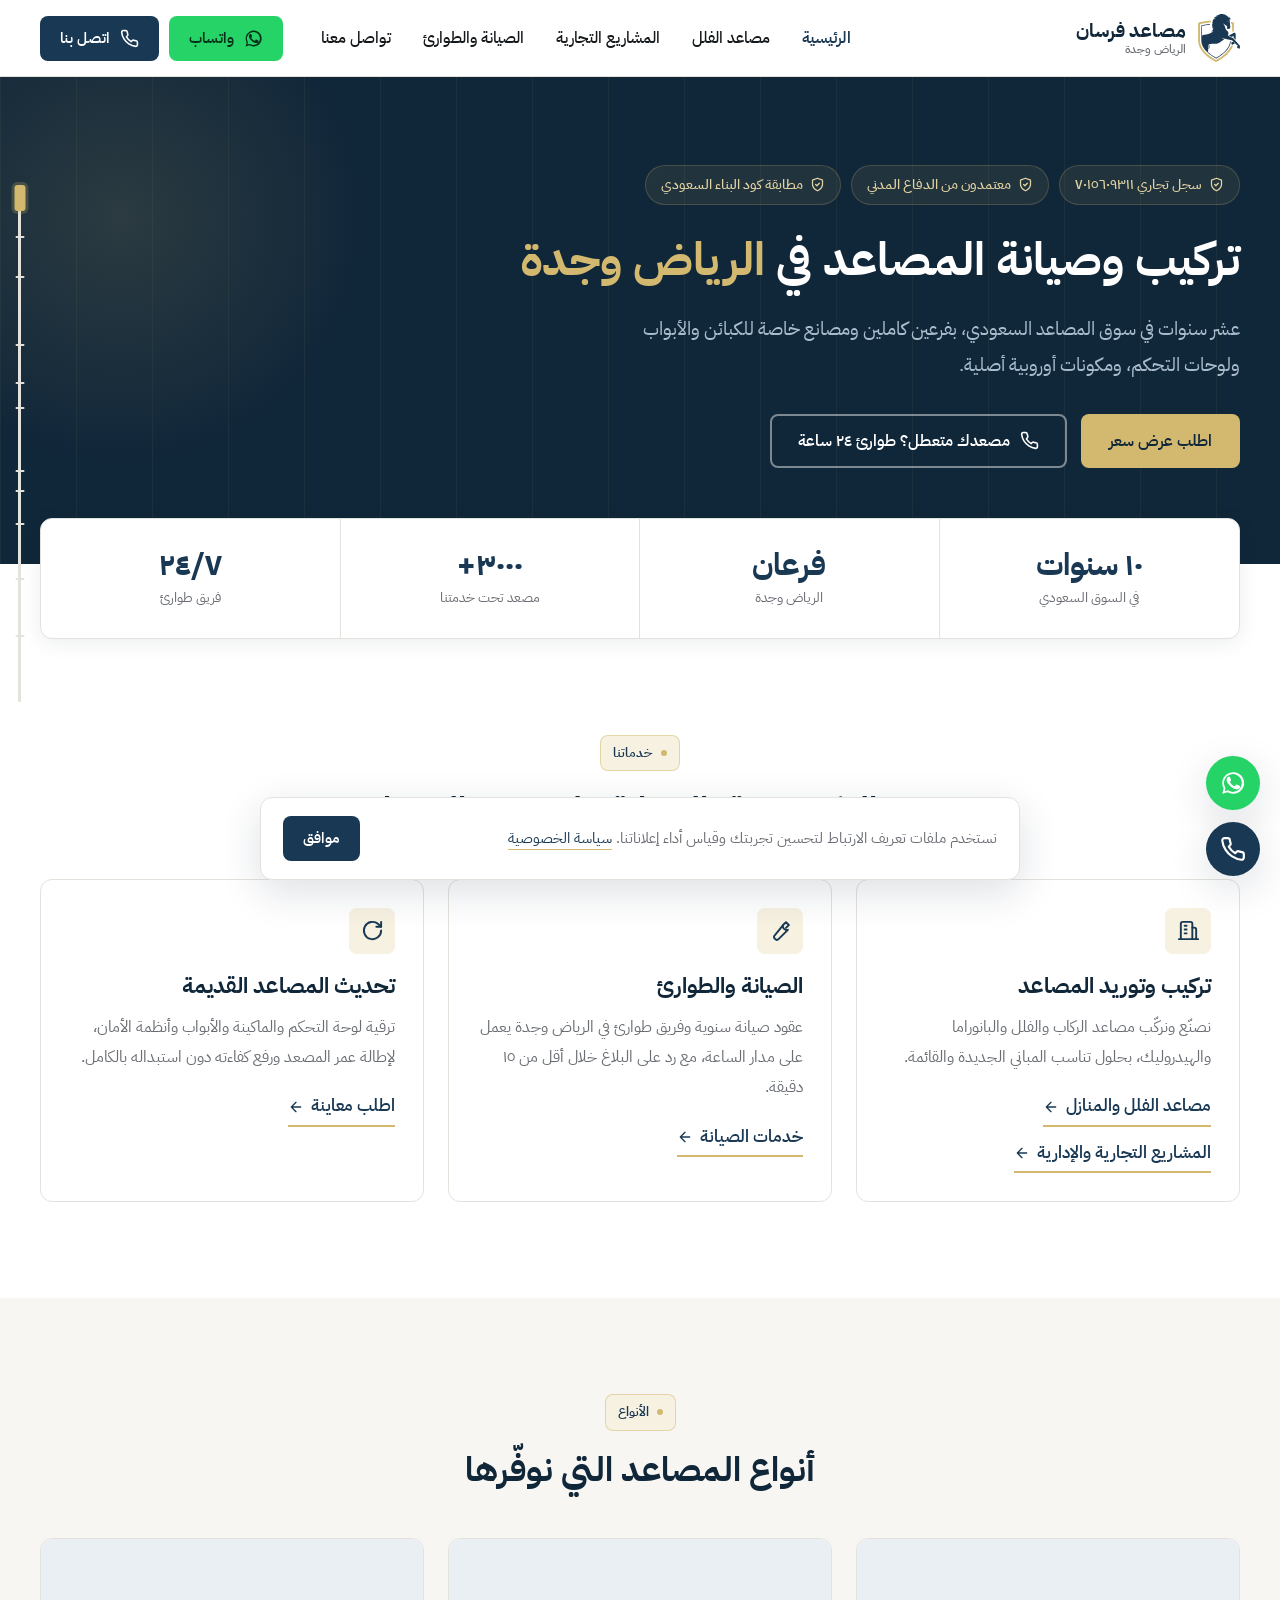
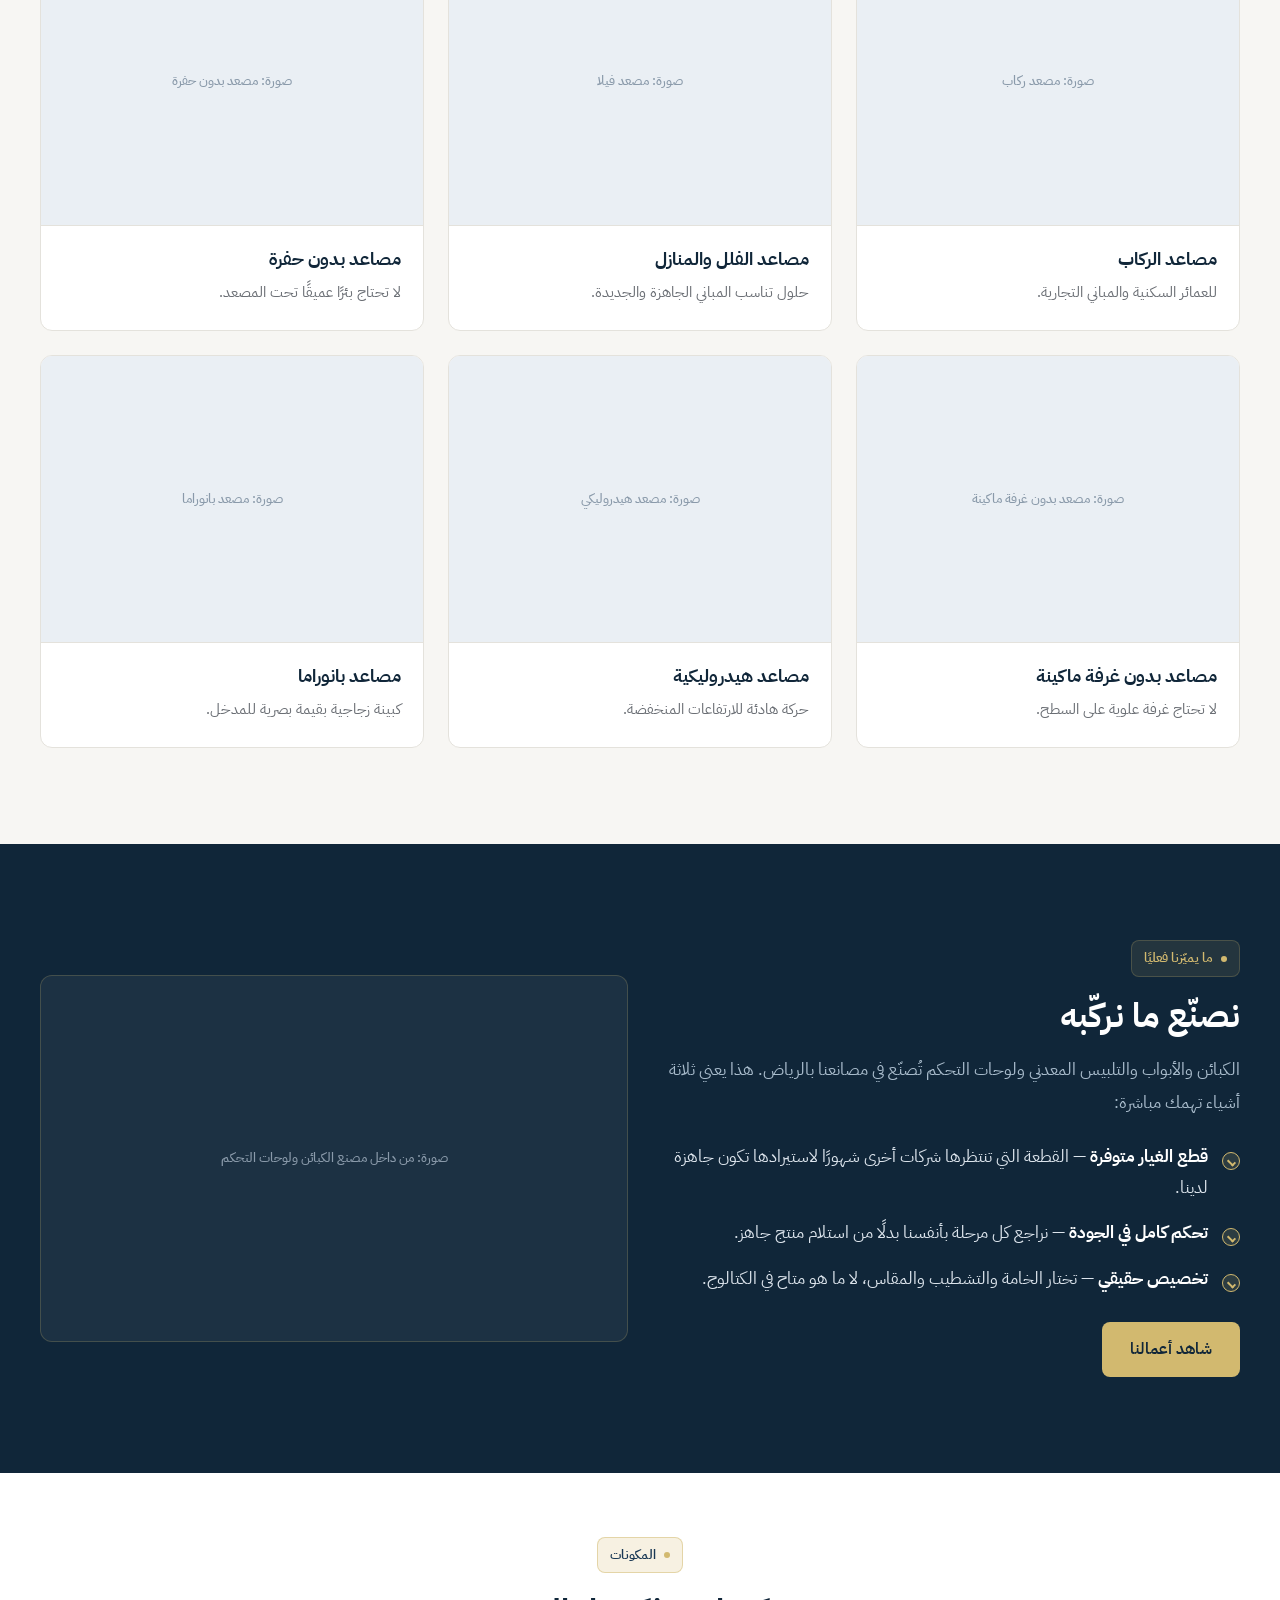
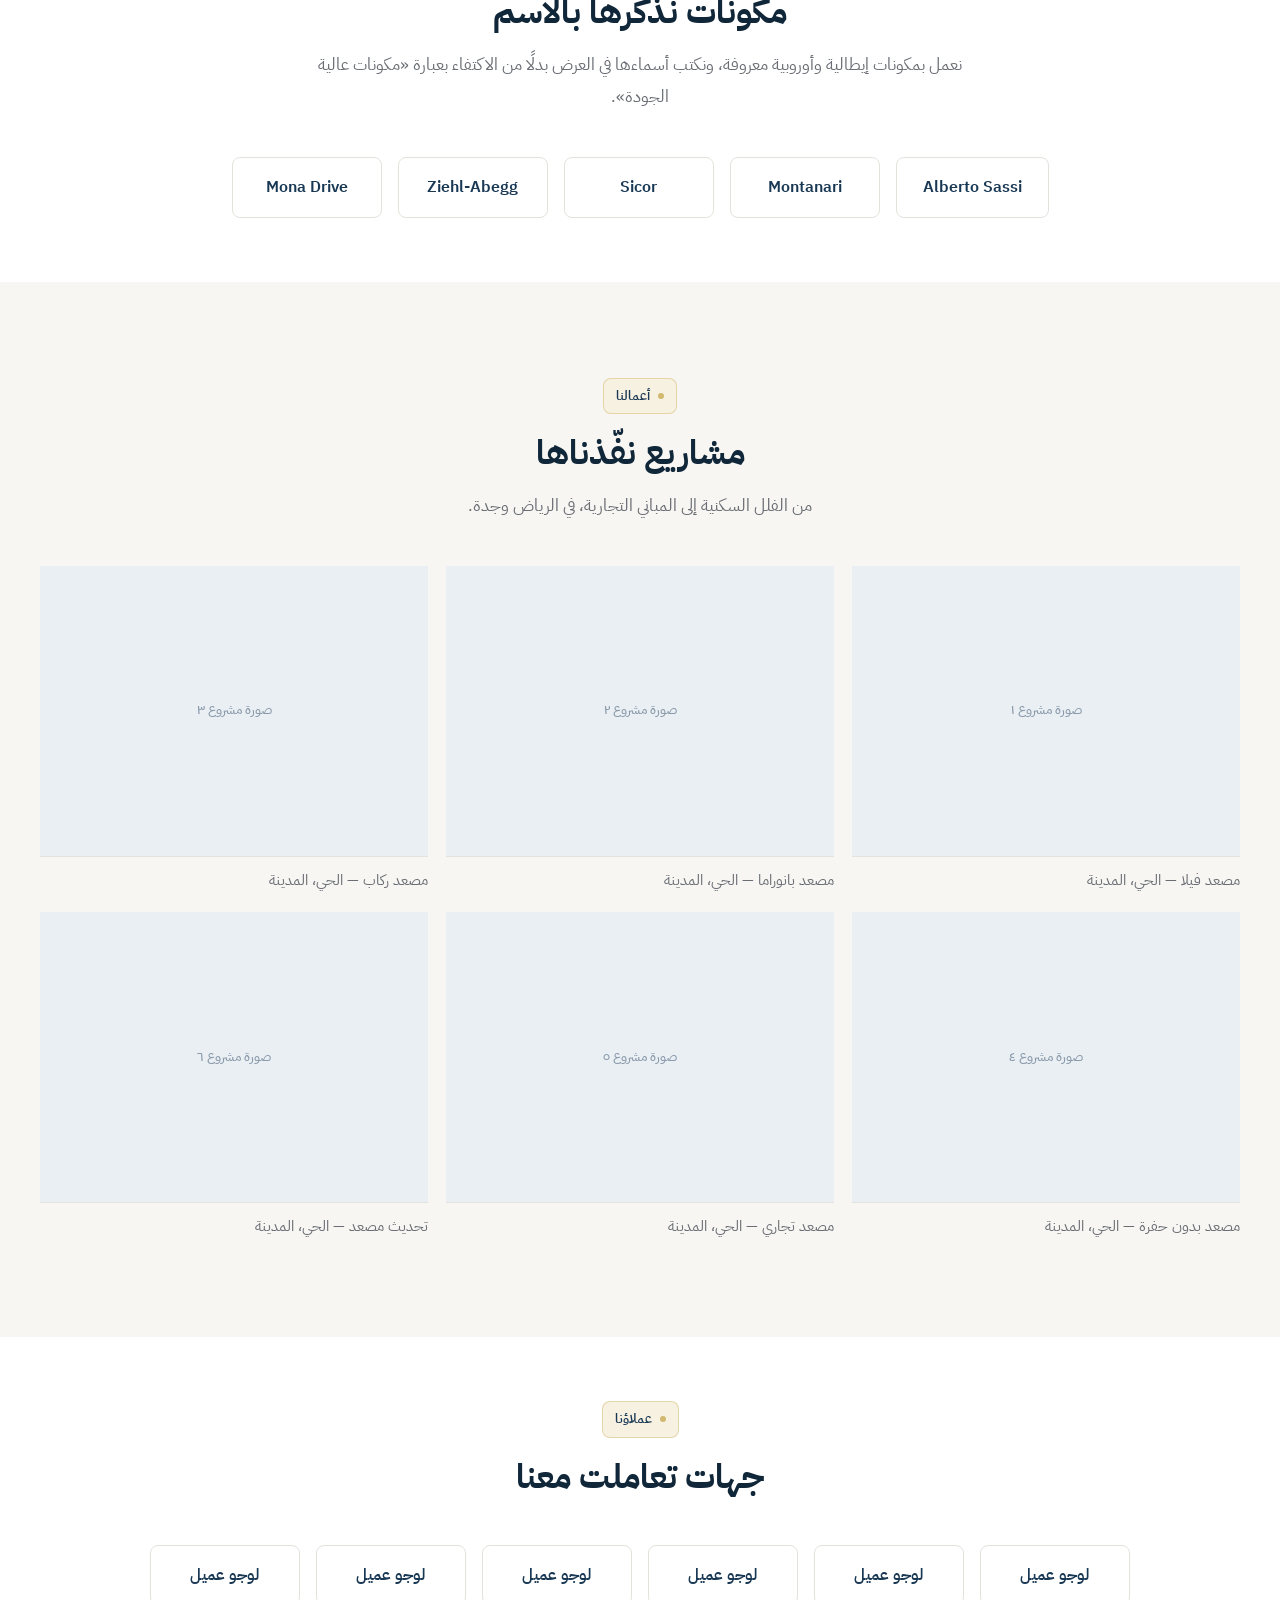
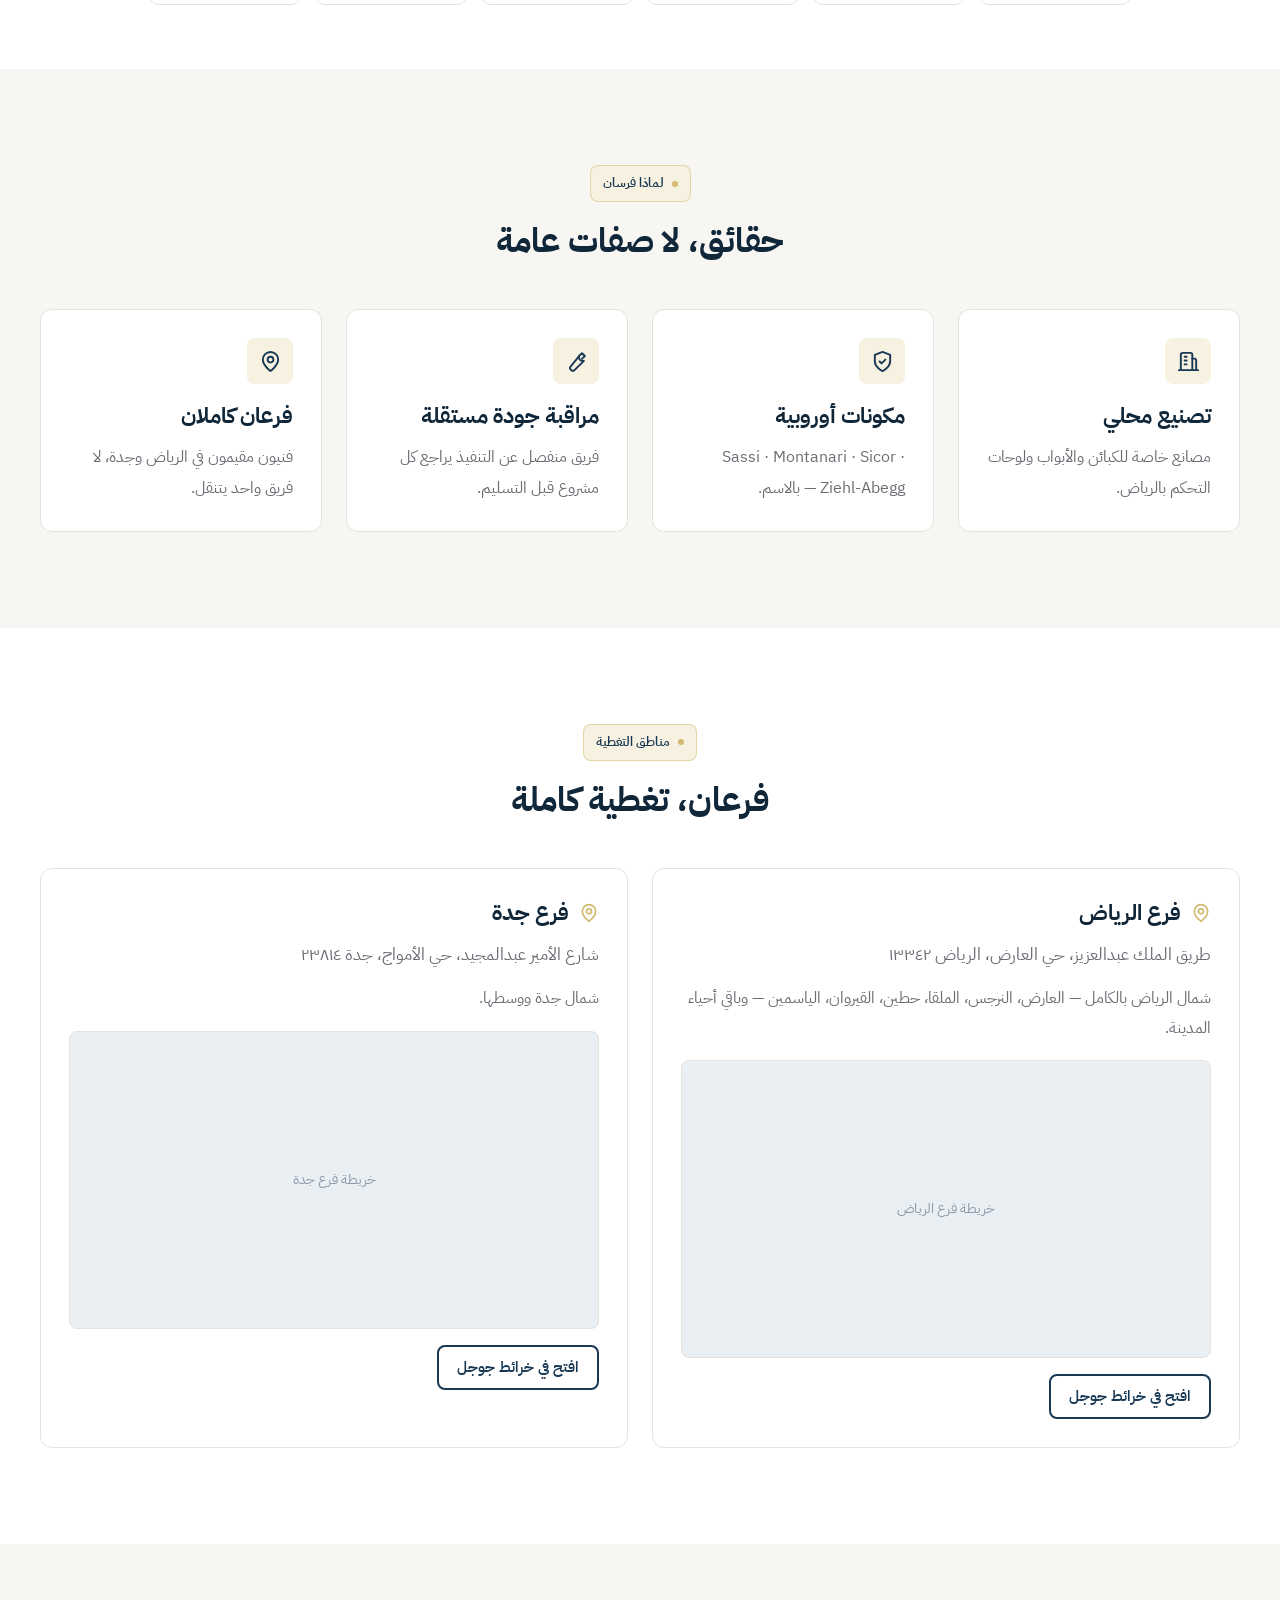
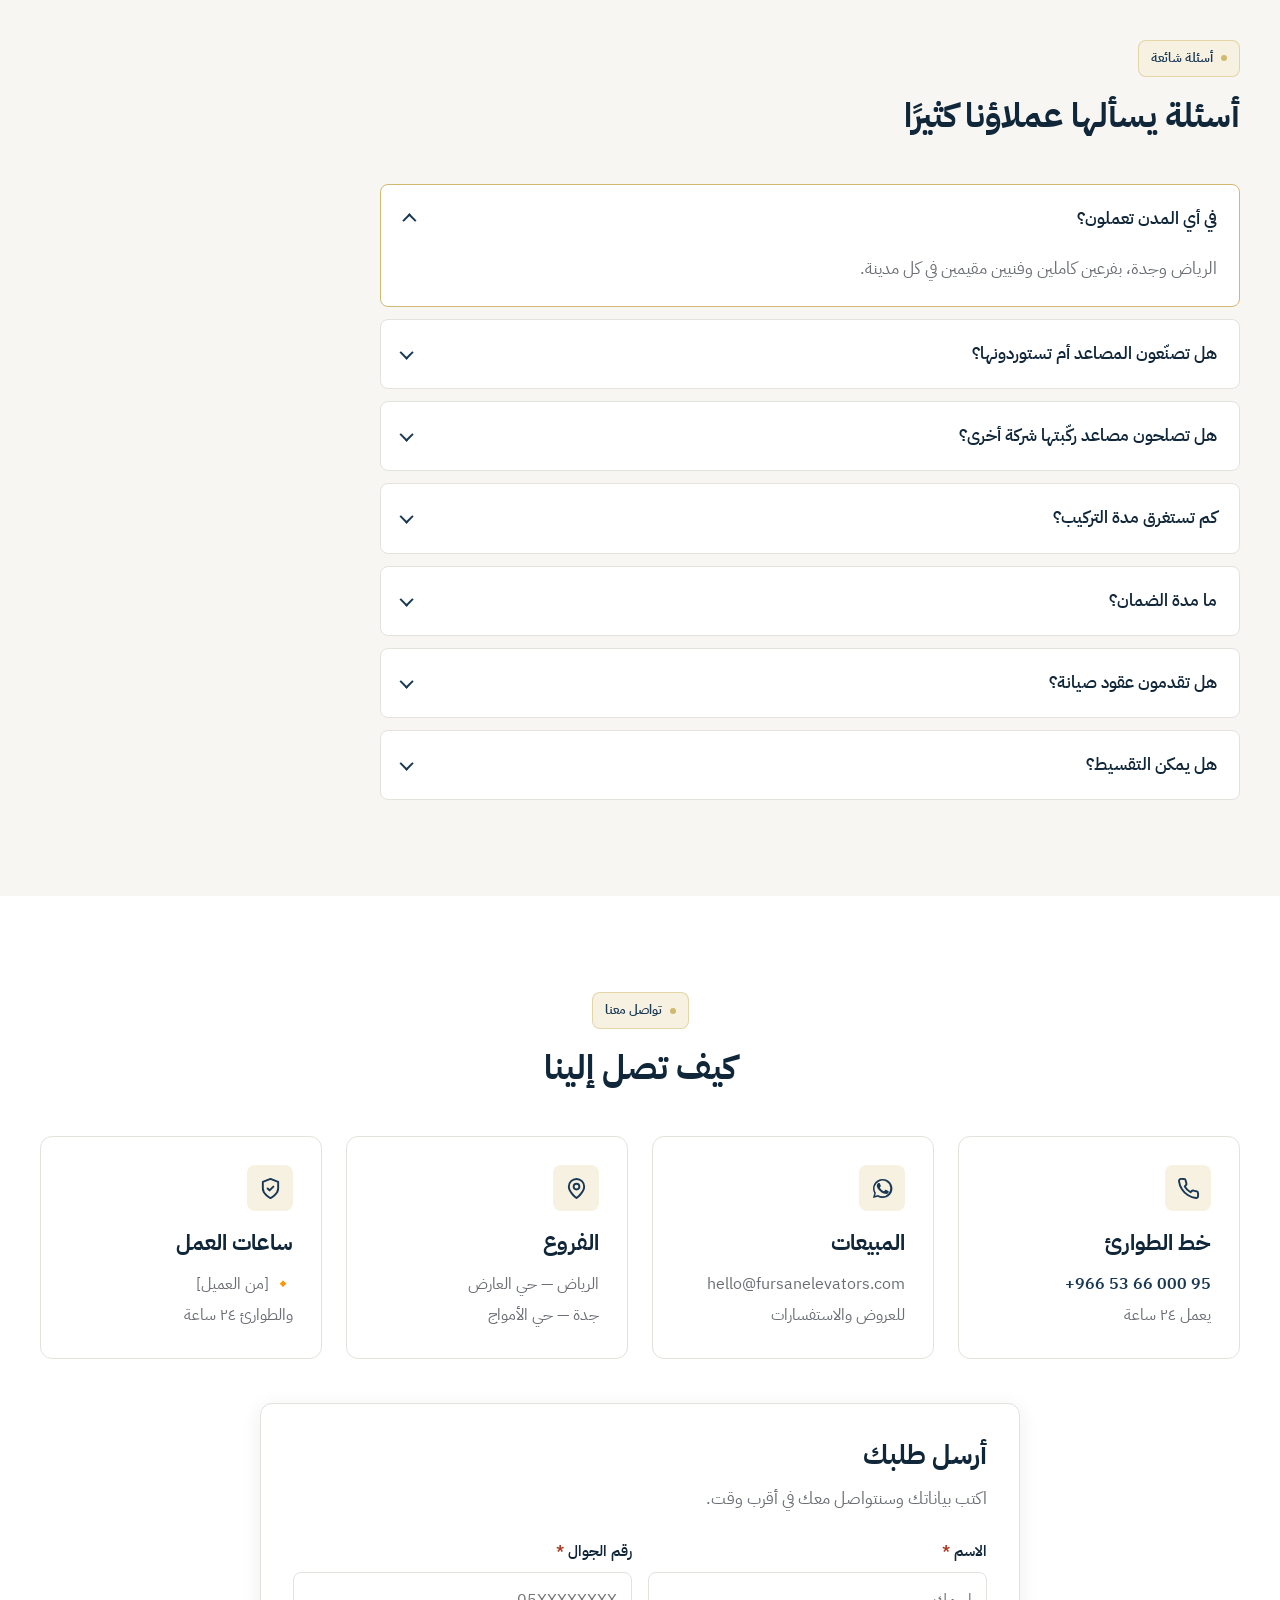
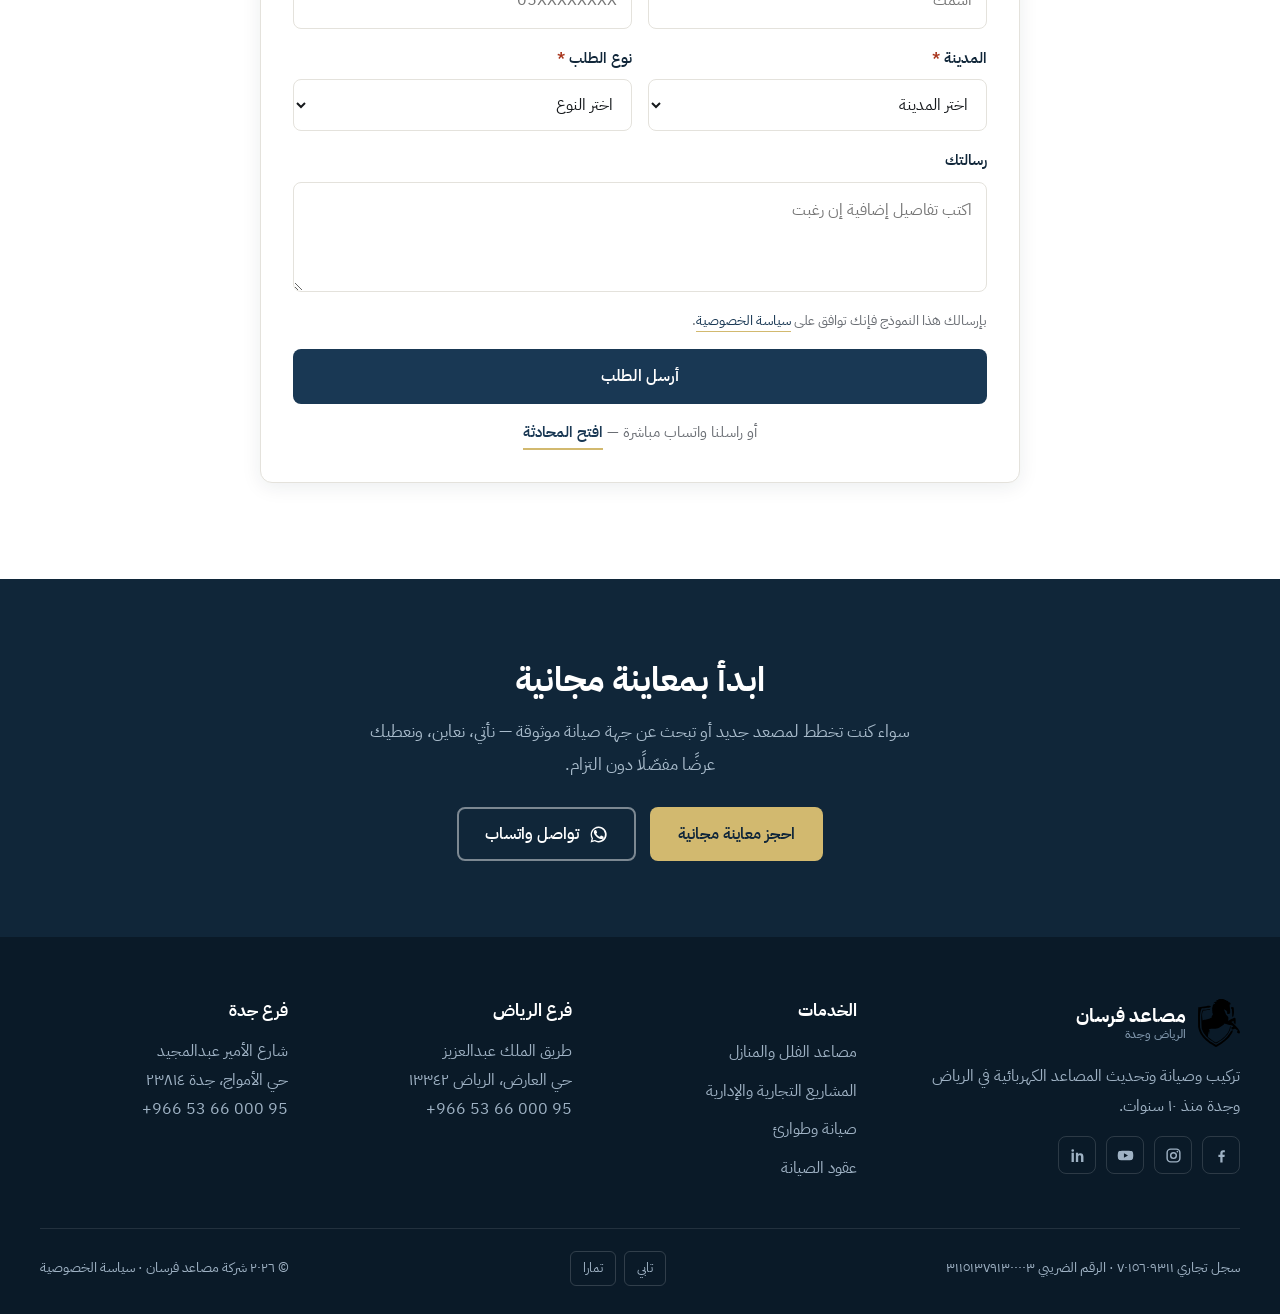
==== index.html @ 2d0166f9 "Initial commit" ====
<!DOCTYPE html>
<html lang="ar" dir="rtl">
<head>
<meta charset="UTF-8">
<meta name="viewport" content="width=device-width, initial-scale=1">
<title>تركيب وصيانة مصاعد في الرياض وجدة | شركة مصاعد فرسان</title>
<meta name="description" content="شركة مصاعد فرسان — تركيب وصيانة وتحديث المصاعد في الرياض وجدة. تصنيع محلي للكبائن والأبواب، مكونات أوروبية، وفريق طوارئ على مدار الساعة.">
<link rel="canonical" href="https://fursanelevators.com/lp/">
<meta property="og:title" content="تركيب وصيانة مصاعد في الرياض وجدة | شركة مصاعد فرسان">
<meta property="og:description" content="تصنيع محلي للكبائن والأبواب، مكونات أوروبية، وفريق طوارئ على مدار الساعة في الرياض وجدة.">
<meta property="og:type" content="website">
<meta property="og:locale" content="ar_SA">

<link rel="icon" href="assets/fursan-logo-mono.svg" type="image/svg+xml">
<link rel="preconnect" href="https://fonts.googleapis.com">
<link rel="preconnect" href="https://fonts.gstatic.com" crossorigin>
<link rel="stylesheet" href="https://fonts.googleapis.com/css2?family=IBM+Plex+Sans+Arabic:wght@400;500;600;700&display=swap">
<link rel="stylesheet" href="styles.css">

<!-- 🔸 GTM: استبدل GTM-XXXXXXX بمعرّف الحاوية -->
<script>(function(w,d,s,l,i){w[l]=w[l]||[];w[l].push({'gtm.start':new Date().getTime(),event:'gtm.js'});
var f=d.getElementsByTagName(s)[0],j=d.createElement(s),dl=l!='dataLayer'?'&l='+l:'';j.async=true;
j.src='https://www.googletagmanager.com/gtm.js?id='+i+dl;f.parentNode.insertBefore(j,f);})
(window,document,'script','dataLayer','GTM-XXXXXXX');</script>

<script type="application/ld+json">
{
  "@context": "https://schema.org",
  "@type": "Organization",
  "name": "شركة مصاعد فرسان",
  "url": "https://fursanelevators.com/",
  "logo": "https://fursanelevators.com/lp/assets/fursan-logo.svg",
  "telephone": "+966536600095",
  "sameAs": [
    "https://www.facebook.com/fursan.elevators/",
    "https://www.instagram.com/fursanelevators/",
    "https://www.youtube.com/@fursanelevators-3045"
  ],
  "department": [
    {
      "@type": "LocalBusiness",
      "name": "مصاعد فرسان — فرع الرياض",
      "telephone": "+966536600095",
      "address": {
        "@type": "PostalAddress",
        "streetAddress": "طريق الملك عبدالعزيز، حي العارض",
        "addressLocality": "الرياض",
        "postalCode": "13342",
        "addressCountry": "SA"
      }
    },
    {
      "@type": "LocalBusiness",
      "name": "مصاعد فرسان — فرع جدة",
      "telephone": "+966536600095",
      "address": {
        "@type": "PostalAddress",
        "streetAddress": "شارع الأمير عبدالمجيد، حي الأمواج",
        "addressLocality": "جدة",
        "postalCode": "23814",
        "addressCountry": "SA"
      }
    }
  ]
}
</script>
</head>

<body data-page="home" data-page-name="الصفحة الرئيسية">
<noscript><iframe src="https://www.googletagmanager.com/ns.html?id=GTM-XXXXXXX" height="0" width="0" style="display:none;visibility:hidden"></iframe></noscript>

<!-- ملف الأيقونات -->
<svg width="0" height="0" style="position:absolute" aria-hidden="true" focusable="false">
  <symbol id="i-phone" viewBox="0 0 24 24" fill="none" stroke="currentColor" stroke-width="2" stroke-linecap="round" stroke-linejoin="round"><path d="M22 16.9v3a2 2 0 0 1-2.2 2 19.8 19.8 0 0 1-8.6-3.1 19.5 19.5 0 0 1-6-6A19.8 19.8 0 0 1 2.1 4.2 2 2 0 0 1 4.1 2h3a2 2 0 0 1 2 1.7c.1 1 .4 1.9.7 2.8a2 2 0 0 1-.5 2.1L8.1 9.9a16 16 0 0 0 6 6l1.3-1.3a2 2 0 0 1 2.1-.4c.9.3 1.8.6 2.8.7a2 2 0 0 1 1.7 2Z"/></symbol>
  <symbol id="i-wa" viewBox="0 0 24 24" fill="currentColor"><path d="M17.5 14.4c-.3-.2-1.7-.9-2-1-.3-.1-.5-.1-.7.1-.2.3-.7 1-.9 1.2-.2.2-.3.2-.6.1a8 8 0 0 1-2.4-1.5 9 9 0 0 1-1.6-2c-.2-.3 0-.5.1-.6l.5-.6.3-.5v-.5l-1-2.3c-.2-.6-.5-.5-.7-.5h-.6c-.2 0-.5.1-.8.4-.3.3-1 1-1 2.5s1.1 2.9 1.2 3.1c.2.2 2.2 3.4 5.3 4.7.7.3 1.3.5 1.8.6.7.2 1.4.2 1.9.1.6-.1 1.7-.7 2-1.4.2-.7.2-1.3.2-1.4l-.5-.3ZM12 2a10 10 0 0 0-8.6 15L2 22l5.2-1.4A10 10 0 1 0 12 2Zm0 18.2c-1.5 0-3-.4-4.3-1.2l-.3-.2-3.1.8.8-3-.2-.3A8.2 8.2 0 1 1 12 20.2Z"/></symbol>
  <symbol id="i-shield" viewBox="0 0 24 24" fill="none" stroke="currentColor" stroke-width="2" stroke-linecap="round" stroke-linejoin="round"><path d="M12 22s8-4 8-10V5l-8-3-8 3v7c0 6 8 10 8 10Z"/><path d="m9 12 2 2 4-4"/></symbol>
  <symbol id="i-wrench" viewBox="0 0 24 24" fill="none" stroke="currentColor" stroke-width="2" stroke-linecap="round" stroke-linejoin="round"><path d="M14.7 6.3a4 4 0 0 0 5 5l-9.5 9.5a2.8 2.8 0 0 1-4-4Z"/><path d="m14.7 6.3 3-3 3 3-3 3"/></symbol>
  <symbol id="i-build" viewBox="0 0 24 24" fill="none" stroke="currentColor" stroke-width="2" stroke-linecap="round" stroke-linejoin="round"><path d="M4 21V5a2 2 0 0 1 2-2h8a2 2 0 0 1 2 2v16"/><path d="M16 9h2a2 2 0 0 1 2 2v10"/><path d="M2 21h20M8 7h2M8 11h2M8 15h2"/></symbol>
  <symbol id="i-refresh" viewBox="0 0 24 24" fill="none" stroke="currentColor" stroke-width="2" stroke-linecap="round" stroke-linejoin="round"><path d="M21 12a9 9 0 1 1-3-6.7L21 8"/><path d="M21 3v5h-5"/></symbol>
  <symbol id="i-pin" viewBox="0 0 24 24" fill="none" stroke="currentColor" stroke-width="2" stroke-linecap="round" stroke-linejoin="round"><path d="M20 10c0 6-8 12-8 12s-8-6-8-12a8 8 0 0 1 16 0Z"/><circle cx="12" cy="10" r="3"/></symbol>
  <symbol id="i-arrow" viewBox="0 0 24 24" fill="none" stroke="currentColor" stroke-width="2" stroke-linecap="round" stroke-linejoin="round"><path d="M19 12H5M12 19l-7-7 7-7"/></symbol>
  <symbol id="i-fb" viewBox="0 0 24 24" fill="currentColor"><path d="M13.5 22v-8h2.7l.4-3.1h-3.1V8.9c0-.9.25-1.5 1.55-1.5H16.7V4.6A22 22 0 0 0 14.3 4.5c-2.4 0-4 1.45-4 4.1v2.3H7.6V14h2.7v8Z"/></symbol>
  <symbol id="i-ig" viewBox="0 0 24 24" fill="none" stroke="currentColor" stroke-width="2"><rect x="3" y="3" width="18" height="18" rx="5"/><circle cx="12" cy="12" r="4"/><circle cx="17.5" cy="6.5" r="1.2" fill="currentColor" stroke="none"/></symbol>
  <symbol id="i-yt" viewBox="0 0 24 24" fill="currentColor"><path d="M22.5 7.6a2.7 2.7 0 0 0-1.9-1.9C18.9 5.2 12 5.2 12 5.2s-6.9 0-8.6.5A2.7 2.7 0 0 0 1.5 7.6 28 28 0 0 0 1 12a28 28 0 0 0 .5 4.4 2.7 2.7 0 0 0 1.9 1.9c1.7.5 8.6.5 8.6.5s6.9 0 8.6-.5a2.7 2.7 0 0 0 1.9-1.9A28 28 0 0 0 23 12a28 28 0 0 0-.5-4.4ZM9.8 15.3V8.7l5.7 3.3Z"/></symbol>
  <symbol id="i-in" viewBox="0 0 24 24" fill="currentColor"><path d="M6.9 8.2H3.6V21h3.3ZM5.25 3a1.9 1.9 0 1 0 0 3.8 1.9 1.9 0 0 0 0-3.8ZM20.4 13.6c0-3.3-1.8-4.9-4.1-4.9-1.9 0-2.8 1.05-3.25 1.8V8.2H9.75c.05.95 0 12.8 0 12.8H13v-7.15c0-.35.05-.7.15-.95.25-.7.85-1.4 1.9-1.4 1.35 0 1.95.95 1.95 2.4V21h3.4Z"/></symbol>
</svg>

<a class="skip-link" href="#main">تخطي إلى المحتوى</a>

<!-- ==================== الهيدر ==================== -->
<header class="header">
  <div class="container header__inner">
    <a class="brand" href="index.html">
      <img src="assets/fursan-logo.svg" alt="" width="42" height="48">
      <span class="brand__name">مصاعد فرسان<span class="brand__tag">الرياض وجدة</span></span>
    </a>

    <button class="burger" type="button" aria-label="القائمة" aria-expanded="false">
      <span></span><span></span><span></span>
    </button>

    <nav class="nav" aria-label="التنقل الرئيسي">
      <a href="index.html" aria-current="page">الرئيسية</a>
      <a href="villa-elevators.html">مصاعد الفلل</a>
      <a href="projects.html">المشاريع التجارية</a>
      <a href="maintenance.html">الصيانة والطوارئ</a>
      <a href="#contact">تواصل معنا</a>
    </nav>

    <div class="header__actions">
      <a class="btn btn--wa btn--sm" data-loc="header" href="https://wa.me/966536600095?text=%D8%A7%D9%84%D8%B3%D9%84%D8%A7%D9%85%20%D8%B9%D9%84%D9%8A%D9%83%D9%85%D8%8C%20%D8%A3%D8%B1%D8%BA%D8%A8%20%D9%81%D9%8A%20%D8%A7%D9%84%D8%A7%D8%B3%D8%AA%D9%81%D8%B3%D8%A7%D8%B1%20%D8%B9%D9%86%20" target="_blank" rel="noopener">
        <svg><use href="#i-wa"></use></svg> واتساب
      </a>
      <a class="btn btn--primary btn--sm" data-loc="header" href="tel:+966536600095">
        <svg><use href="#i-phone"></use></svg> اتصل بنا
      </a>
    </div>
  </div>
</header>

<!-- مؤشر البئر -->
<div class="shaft" aria-hidden="true"><span class="shaft__car"></span></div>

<main id="main">

<!-- ==================== الهيرو ==================== -->
<section class="hero">
  <div class="container">
    <div class="hero__inner">
      <div class="badges">
        <span class="badge"><svg><use href="#i-shield"></use></svg> سجل تجاري ٧٠١٥٦٠٩٣١١</span>
        <!-- 🔸 احذف الشارة التالية إن لم يتأكد اعتماد الدفاع المدني -->
        <span class="badge"><svg><use href="#i-shield"></use></svg> معتمدون من الدفاع المدني</span>
        <span class="badge"><svg><use href="#i-shield"></use></svg> مطابقة كود البناء السعودي</span>
      </div>

      <h1>تركيب وصيانة المصاعد في <span class="hl">الرياض وجدة</span></h1>

      <p class="hero__sub">
        عشر سنوات في سوق المصاعد السعودي، بفرعين كاملين ومصانع خاصة للكبائن والأبواب
        ولوحات التحكم، ومكونات أوروبية أصلية.
      </p>

      <div class="btn-row">
        <a class="btn btn--gold" href="#contact">اطلب عرض سعر</a>
        <a class="btn btn--ghost-light" data-loc="hero_emergency" href="tel:+966536600095">
          <svg><use href="#i-phone"></use></svg> مصعدك متعطل؟ طوارئ ٢٤ ساعة
        </a>
      </div>
    </div>
  </div>
</section>

<!-- ==================== الأرقام ==================== -->
<section class="stats">
  <div class="container">
    <div class="stats__inner">
      <div class="stat"><div class="stat__n">١٠ سنوات</div><div class="stat__l">في السوق السعودي</div></div>
      <div class="stat"><div class="stat__n">فرعان</div><div class="stat__l">الرياض وجدة</div></div>
      <!-- 🔸 الرقم التالي يحتاج تأكيدًا من العميل -->
      <div class="stat"><div class="stat__n">+٣٠٠٠</div><div class="stat__l">مصعد تحت خدمتنا</div></div>
      <div class="stat"><div class="stat__n">٢٤/٧</div><div class="stat__l">فريق طوارئ</div></div>
    </div>
  </div>
</section>

<!-- ==================== الخدمات ==================== -->
<section class="section" id="services">
  <div class="container">
    <div class="section-head section-head--center reveal">
      <span class="eyebrow">خدماتنا</span>
      <h2>من التركيب حتى الصيانة على مدى السنوات</h2>
    </div>

    <div class="grid grid-3 reveal">
      <article class="card">
        <div class="icon-box"><svg><use href="#i-build"></use></svg></div>
        <h3>تركيب وتوريد المصاعد</h3>
        <p>نصنّع ونركّب مصاعد الركاب والفلل والبانوراما والهيدروليك، بحلول تناسب المباني الجديدة والقائمة.</p>
        <div class="card__foot" style="display:grid;gap:10px;justify-items:start">
          <a class="link-more" href="villa-elevators.html" data-service-link="villa">
            مصاعد الفلل والمنازل <svg width="16" height="16"><use href="#i-arrow"></use></svg>
          </a>
          <a class="link-more" href="projects.html" data-service-link="projects">
            المشاريع التجارية والإدارية <svg width="16" height="16"><use href="#i-arrow"></use></svg>
          </a>
        </div>
      </article>

      <article class="card">
        <div class="icon-box"><svg><use href="#i-wrench"></use></svg></div>
        <h3>الصيانة والطوارئ</h3>
        <p>عقود صيانة سنوية وفريق طوارئ في الرياض وجدة يعمل على مدار الساعة، مع رد على البلاغ خلال أقل من ١٥ دقيقة.</p>
        <div class="card__foot">
          <a class="link-more" href="maintenance.html" data-service-link="maintenance">
            خدمات الصيانة <svg width="16" height="16"><use href="#i-arrow"></use></svg>
          </a>
        </div>
      </article>

      <article class="card">
        <div class="icon-box"><svg><use href="#i-refresh"></use></svg></div>
        <h3>تحديث المصاعد القديمة</h3>
        <p>ترقية لوحة التحكم والماكينة والأبواب وأنظمة الأمان، لإطالة عمر المصعد ورفع كفاءته دون استبداله بالكامل.</p>
        <div class="card__foot">
          <a class="link-more" href="#contact">
            اطلب معاينة <svg width="16" height="16"><use href="#i-arrow"></use></svg>
          </a>
        </div>
      </article>
    </div>
  </div>
</section>

<!-- ==================== أنواع المصاعد ==================== -->
<section class="section section--alt" id="types">
  <div class="container">
    <div class="section-head section-head--center reveal">
      <span class="eyebrow">الأنواع</span>
      <h2>أنواع المصاعد التي نوفّرها</h2>
    </div>

    <div class="grid grid-6 reveal">
      <!-- 🔸 استبدل .ph بصورة حقيقية: <img src="assets/types/passenger.jpg" alt="..."> -->
      <article class="type-card">
        <div class="ph" data-label="صورة: مصعد ركاب"></div>
        <div class="type-card__body"><h3>مصاعد الركاب</h3><p>للعمائر السكنية والمباني التجارية.</p></div>
      </article>
      <article class="type-card">
        <div class="ph" data-label="صورة: مصعد فيلا"></div>
        <div class="type-card__body"><h3>مصاعد الفلل والمنازل</h3><p>حلول تناسب المباني الجاهزة والجديدة.</p></div>
      </article>
      <article class="type-card">
        <div class="ph" data-label="صورة: مصعد بدون حفرة"></div>
        <div class="type-card__body"><h3>مصاعد بدون حفرة</h3><p>لا تحتاج بئرًا عميقًا تحت المصعد.</p></div>
      </article>
      <article class="type-card">
        <div class="ph" data-label="صورة: مصعد بدون غرفة ماكينة"></div>
        <div class="type-card__body"><h3>مصاعد بدون غرفة ماكينة</h3><p>لا تحتاج غرفة علوية على السطح.</p></div>
      </article>
      <article class="type-card">
        <div class="ph" data-label="صورة: مصعد هيدروليكي"></div>
        <div class="type-card__body"><h3>مصاعد هيدروليكية</h3><p>حركة هادئة للارتفاعات المنخفضة.</p></div>
      </article>
      <article class="type-card">
        <div class="ph" data-label="صورة: مصعد بانوراما"></div>
        <div class="type-card__body"><h3>مصاعد بانوراما</h3><p>كبينة زجاجية بقيمة بصرية للمدخل.</p></div>
      </article>
    </div>
  </div>
</section>

<!-- ==================== التصنيع المحلي ==================== -->
<section class="section section--dark" id="manufacturing">
  <div class="container">
    <div class="grid grid-2 reveal" style="align-items:center">
      <div>
        <span class="eyebrow">ما يميّزنا فعليًا</span>
        <h2>نصنّع ما نركّبه</h2>
        <p style="margin:14px 0 22px;color:#A9BCCC">
          الكبائن والأبواب والتلبيس المعدني ولوحات التحكم تُصنّع في مصانعنا بالرياض.
          هذا يعني ثلاثة أشياء تهمك مباشرة:
        </p>
        <ul class="checks">
          <li><strong style="color:#fff">قطع الغيار متوفرة</strong> — القطعة التي تنتظرها شركات أخرى شهورًا لاستيرادها تكون جاهزة لدينا.</li>
          <li><strong style="color:#fff">تحكم كامل في الجودة</strong> — نراجع كل مرحلة بأنفسنا بدلًا من استلام منتج جاهز.</li>
          <li><strong style="color:#fff">تخصيص حقيقي</strong> — تختار الخامة والتشطيب والمقاس، لا ما هو متاح في الكتالوج.</li>
        </ul>
        <div class="btn-row" style="margin-top:28px">
          <a class="btn btn--gold" href="#gallery">شاهد أعمالنا</a>
        </div>
      </div>
      <!-- 🔸 استبدل بصورة من داخل المصنع -->
      <div class="ph ph--wide" data-label="صورة: من داخل مصنع الكبائن ولوحات التحكم" style="background:rgba(255,255,255,.05);border-color:rgba(210,185,111,.22)"></div>
    </div>
  </div>
</section>

<!-- ==================== المكونات ==================== -->
<section class="section section--tight" id="components">
  <div class="container">
    <div class="section-head section-head--center reveal">
      <span class="eyebrow">المكونات</span>
      <h2>مكونات نذكرها بالاسم</h2>
      <p>نعمل بمكونات إيطالية وأوروبية معروفة، ونكتب أسماءها في العرض بدلًا من الاكتفاء بعبارة «مكونات عالية الجودة».</p>
    </div>
    <div class="logos reveal">
      <span class="logo-chip">Alberto Sassi</span>
      <span class="logo-chip">Montanari</span>
      <span class="logo-chip">Sicor</span>
      <span class="logo-chip">Ziehl-Abegg</span>
      <span class="logo-chip">Mona Drive</span>
    </div>
  </div>
</section>

<!-- ==================== المعرض ==================== -->
<section class="section section--alt" id="gallery">
  <div class="container">
    <div class="section-head section-head--center reveal">
      <span class="eyebrow">أعمالنا</span>
      <h2>مشاريع نفّذناها</h2>
      <p>من الفلل السكنية إلى المباني التجارية، في الرياض وجدة.</p>
    </div>

    <!-- 🔸 استبدل كل .ph بـ <img> والتعليق باسم المشروع والحي -->
    <div class="gallery reveal">
      <figure><div class="ph" data-label="صورة مشروع ١"></div><figcaption>مصعد فيلا — الحي، المدينة</figcaption></figure>
      <figure><div class="ph" data-label="صورة مشروع ٢"></div><figcaption>مصعد بانوراما — الحي، المدينة</figcaption></figure>
      <figure><div class="ph" data-label="صورة مشروع ٣"></div><figcaption>مصعد ركاب — الحي، المدينة</figcaption></figure>
      <figure><div class="ph" data-label="صورة مشروع ٤"></div><figcaption>مصعد بدون حفرة — الحي، المدينة</figcaption></figure>
      <figure><div class="ph" data-label="صورة مشروع ٥"></div><figcaption>مصعد تجاري — الحي، المدينة</figcaption></figure>
      <figure><div class="ph" data-label="صورة مشروع ٦"></div><figcaption>تحديث مصعد — الحي، المدينة</figcaption></figure>
    </div>
  </div>
</section>

<!-- ==================== العملاء ==================== -->
<section class="section section--tight" id="clients">
  <div class="container">
    <div class="section-head section-head--center reveal">
      <span class="eyebrow">عملاؤنا</span>
      <h2>جهات تعاملت معنا</h2>
    </div>
    <!-- 🔸 استبدل بلوجوهات العملاء -->
    <div class="logos reveal">
      <span class="logo-chip">لوجو عميل</span>
      <span class="logo-chip">لوجو عميل</span>
      <span class="logo-chip">لوجو عميل</span>
      <span class="logo-chip">لوجو عميل</span>
      <span class="logo-chip">لوجو عميل</span>
      <span class="logo-chip">لوجو عميل</span>
    </div>
  </div>
</section>

<!-- ==================== لماذا فرسان ==================== -->
<section class="section section--alt" id="why">
  <div class="container">
    <div class="section-head section-head--center reveal">
      <span class="eyebrow">لماذا فرسان</span>
      <h2>حقائق، لا صفات عامة</h2>
    </div>
    <div class="grid grid-4 reveal">
      <article class="card">
        <div class="icon-box"><svg><use href="#i-build"></use></svg></div>
        <h3>تصنيع محلي</h3>
        <p>مصانع خاصة للكبائن والأبواب ولوحات التحكم بالرياض.</p>
      </article>
      <article class="card">
        <div class="icon-box"><svg><use href="#i-shield"></use></svg></div>
        <h3>مكونات أوروبية</h3>
        <p>Sassi · Montanari · Sicor · Ziehl-Abegg — بالاسم.</p>
      </article>
      <article class="card">
        <div class="icon-box"><svg><use href="#i-wrench"></use></svg></div>
        <h3>مراقبة جودة مستقلة</h3>
        <p>فريق منفصل عن التنفيذ يراجع كل مشروع قبل التسليم.</p>
      </article>
      <article class="card">
        <div class="icon-box"><svg><use href="#i-pin"></use></svg></div>
        <h3>فرعان كاملان</h3>
        <p>فنيون مقيمون في الرياض وجدة، لا فريق واحد يتنقل.</p>
      </article>
    </div>
  </div>
</section>

<!-- ==================== التغطية ==================== -->
<section class="section" id="coverage">
  <div class="container">
    <div class="section-head section-head--center reveal">
      <span class="eyebrow">مناطق التغطية</span>
      <h2>فرعان، تغطية كاملة</h2>
    </div>

    <div class="grid grid-2 reveal">
      <article class="branch">
        <h3><svg><use href="#i-pin"></use></svg> فرع الرياض</h3>
        <address>طريق الملك عبدالعزيز، حي العارض، الرياض ١٣٣٤٢</address>
        <p class="branch__areas">شمال الرياض بالكامل — العارض، النرجس، الملقا، حطين، القيروان، الياسمين — وباقي أحياء المدينة.</p>
        <!-- 🔸 استبدل بـ iframe خرائط جوجل -->
        <div class="map">خريطة فرع الرياض</div>
        <a class="btn btn--outline btn--sm" href="https://goo.gl/maps/jw14hDbv2TFBwcTp7" target="_blank" rel="noopener">افتح في خرائط جوجل</a>
      </article>

      <article class="branch">
        <h3><svg><use href="#i-pin"></use></svg> فرع جدة</h3>
        <address>شارع الأمير عبدالمجيد، حي الأمواج، جدة ٢٣٨١٤</address>
        <p class="branch__areas">شمال جدة ووسطها.</p>
        <!-- 🔸 استبدل بـ iframe خرائط جوجل -->
        <div class="map">خريطة فرع جدة</div>
        <a class="btn btn--outline btn--sm" href="https://maps.google.com/?q=Prince+Abdulmajeed+Al+Amwaj+Jeddah" target="_blank" rel="noopener">افتح في خرائط جوجل</a>
      </article>
    </div>
  </div>
</section>

<!-- ==================== الأسئلة الشائعة ==================== -->
<section class="section section--alt" id="faq">
  <div class="container">
    <div class="section-head reveal">
      <span class="eyebrow">أسئلة شائعة</span>
      <h2>أسئلة يسألها عملاؤنا كثيرًا</h2>
    </div>

    <div class="faq reveal">
      <details open>
        <summary>في أي المدن تعملون؟</summary>
        <div class="faq__body">الرياض وجدة، بفرعين كاملين وفنيين مقيمين في كل مدينة.</div>
      </details>
      <details>
        <summary>هل تصنّعون المصاعد أم تستوردونها؟</summary>
        <div class="faq__body">نصنّع الكبائن والأبواب والتلبيس المعدني ولوحات التحكم في مصانعنا بالرياض، ونستخدم مكونات أوروبية للماكينات وأنظمة الحركة.</div>
      </details>
      <details>
        <summary>هل تصلحون مصاعد ركّبتها شركة أخرى؟</summary>
        <div class="faq__body">نعم، نتعامل مع جميع الماركات صيانةً وإصلاحًا وتحديثًا.</div>
      </details>
      <details>
        <summary>كم تستغرق مدة التركيب؟</summary>
        <div class="faq__body">🔸 تختلف حسب نوع المصعد وعدد الوقفات وجاهزية الموقع، ونحدد جدولًا مكتوبًا مع عرض السعر.</div>
      </details>
      <details>
        <summary>ما مدة الضمان؟</summary>
        <div class="faq__body">🔸 تختلف حسب نطاق الأعمال المنفذة، وتُذكر مكتوبة في العقد.</div>
      </details>
      <details>
        <summary>هل تقدمون عقود صيانة؟</summary>
        <div class="faq__body">نعم، بثلاث باقات تناسب المباني السكنية والتجارية، مع فريق طوارئ ٢٤ ساعة. <a class="link-more" href="maintenance.html#packages">تفاصيل عقود الصيانة</a></div>
      </details>
      <details>
        <summary>هل يمكن التقسيط؟</summary>
        <div class="faq__body">نعم، عبر تابي وتمارا.</div>
      </details>
    </div>
  </div>
</section>

<!-- ==================== تواصل معنا ==================== -->
<section class="section" id="contact">
  <div class="container">
    <div class="section-head section-head--center reveal">
      <span class="eyebrow">تواصل معنا</span>
      <h2>كيف تصل إلينا</h2>
    </div>

    <div class="grid grid-4 reveal" style="margin-bottom:44px">
      <article class="card">
        <div class="icon-box"><svg><use href="#i-phone"></use></svg></div>
        <h3>خط الطوارئ</h3>
        <p><a href="tel:+966536600095" data-loc="contact_card" style="direction:ltr;display:inline-block;font-weight:600;color:var(--navy)">+966 53 66 000 95</a><br>يعمل ٢٤ ساعة</p>
      </article>
      <article class="card">
        <div class="icon-box"><svg><use href="#i-wa"></use></svg></div>
        <h3>المبيعات</h3>
        <p>hello@fursanelevators.com<br>للعروض والاستفسارات</p>
      </article>
      <article class="card">
        <div class="icon-box"><svg><use href="#i-pin"></use></svg></div>
        <h3>الفروع</h3>
        <p>الرياض — حي العارض<br>جدة — حي الأمواج</p>
      </article>
      <article class="card">
        <div class="icon-box"><svg><use href="#i-shield"></use></svg></div>
        <h3>ساعات العمل</h3>
        <p>🔸 [من العميل]<br>والطوارئ ٢٤ ساعة</p>
      </article>
    </div>

    <div class="form-card reveal" data-form-wrap style="max-width:760px;margin-inline:auto">
      <h2>أرسل طلبك</h2>
      <p>اكتب بياناتك وسنتواصل معك في أقرب وقت.</p>

      <form data-form="form_submit" novalidate class="form-body">
        <div class="field-row">
          <div class="field">
            <label for="h-name">الاسم <span class="req">*</span></label>
            <input id="h-name" name="name" type="text" required placeholder="اسمك">
            <span class="err">من فضلك اكتب اسمك</span>
          </div>
          <div class="field">
            <label for="h-phone">رقم الجوال <span class="req">*</span></label>
            <input id="h-phone" name="phone" type="tel" required inputmode="tel" placeholder="05XXXXXXXX">
            <span class="err">رقم الجوال غير صحيح — تأكد من الرقم</span>
          </div>
        </div>

        <div class="field-row">
          <div class="field">
            <label for="h-city">المدينة <span class="req">*</span></label>
            <select id="h-city" name="city" required>
              <option value="">اختر المدينة</option>
              <option>الرياض</option>
              <option>جدة</option>
            </select>
            <span class="err">اختر المدينة</span>
          </div>
          <div class="field">
            <label for="h-type">نوع الطلب <span class="req">*</span></label>
            <select id="h-type" name="request_type" required>
              <option value="">اختر النوع</option>
              <option>تركيب مصعد جديد</option>
              <option>صيانة أو عطل</option>
              <option>عقد صيانة سنوي</option>
              <option>تحديث مصعد قديم</option>
              <option>استفسار عام</option>
            </select>
            <span class="err">اختر نوع الطلب</span>
          </div>
        </div>

        <div class="field">
          <label for="h-msg">رسالتك</label>
          <textarea id="h-msg" name="message" placeholder="اكتب تفاصيل إضافية إن رغبت"></textarea>
        </div>

        <p class="form-note">بإرسالك هذا النموذج فإنك توافق على <a href="privacy.html">سياسة الخصوصية</a>.</p>
        <button class="btn btn--primary btn--block" type="submit">أرسل الطلب</button>

        <p class="form-alt">أو راسلنا واتساب مباشرة —
          <a class="link-more" data-loc="form_alt" href="https://wa.me/966536600095" target="_blank" rel="noopener">افتح المحادثة</a>
        </p>
      </form>

      <div class="form-success" role="status">
        <strong>وصلنا طلبك.</strong>
        سنتواصل معك على الرقم المُدخل في أقرب وقت. للاستعجال اتصل بنا على
        <span class="num">+966 53 66 000 95</span>.
      </div>
    </div>
  </div>
</section>

<!-- ==================== CTA ==================== -->
<section class="cta-band cta-band--center">
  <div class="container">
    <h2>ابدأ بمعاينة مجانية</h2>
    <p>سواء كنت تخطط لمصعد جديد أو تبحث عن جهة صيانة موثوقة — نأتي، نعاين، ونعطيك عرضًا مفصّلًا دون التزام.</p>
    <div class="btn-row">
      <a class="btn btn--gold" href="#contact">احجز معاينة مجانية</a>
      <a class="btn btn--ghost-light" data-loc="cta_band" href="https://wa.me/966536600095" target="_blank" rel="noopener">
        <svg><use href="#i-wa"></use></svg> تواصل واتساب
      </a>
    </div>
  </div>
</section>

</main>

<!-- ==================== الفوتر ==================== -->
<footer class="footer">
  <div class="container">
    <div class="footer__grid">
      <div class="footer__about">
        <div class="brand">
          <img src="assets/fursan-logo-mono.svg" alt="" width="38" height="43" style="color:var(--gold)">
          <span class="brand__name">مصاعد فرسان<span class="brand__tag">الرياض وجدة</span></span>
        </div>
        <p>تركيب وصيانة وتحديث المصاعد الكهربائية في الرياض وجدة منذ ١٠ سنوات.</p>
        <div class="social">
          <a href="https://www.facebook.com/fursan.elevators/" target="_blank" rel="noopener" aria-label="فيسبوك"><svg><use href="#i-fb"></use></svg></a>
          <a href="https://www.instagram.com/fursanelevators/" target="_blank" rel="noopener" aria-label="إنستجرام"><svg><use href="#i-ig"></use></svg></a>
          <a href="https://www.youtube.com/@fursanelevators-3045" target="_blank" rel="noopener" aria-label="يوتيوب"><svg><use href="#i-yt"></use></svg></a>
          <a href="https://sa.linkedin.com/in/%D9%85%D8%B5%D8%A7%D8%B9%D8%AF-%D9%81%D8%B1%D8%B3%D8%A7%D9%86-7a75ba194" target="_blank" rel="noopener" aria-label="لينكدإن"><svg><use href="#i-in"></use></svg></a>
        </div>
      </div>

      <div>
        <h4>الخدمات</h4>
        <ul>
          <li><a href="villa-elevators.html">مصاعد الفلل والمنازل</a></li>
          <li><a href="projects.html">المشاريع التجارية والإدارية</a></li>
          <li><a href="maintenance.html">صيانة وطوارئ</a></li>
          <li><a href="maintenance.html#packages">عقود الصيانة</a></li>
        </ul>
      </div>

      <div>
        <h4>فرع الرياض</h4>
        <address>
          طريق الملك عبدالعزيز<br>حي العارض، الرياض ١٣٣٤٢<br>
          <a href="tel:+966536600095" data-loc="footer"><span class="num">+966 53 66 000 95</span></a>
        </address>
      </div>

      <div>
        <h4>فرع جدة</h4>
        <address>
          شارع الأمير عبدالمجيد<br>حي الأمواج، جدة ٢٣٨١٤<br>
          <a href="tel:+966536600095" data-loc="footer"><span class="num">+966 53 66 000 95</span></a>
        </address>
      </div>
    </div>

    <div class="footer__bottom">
      <div>سجل تجاري ٧٠١٥٦٠٩٣١١ · الرقم الضريبي ٣١١٥١٣٧٩١٣٠٠٠٠٣</div>
      <div class="pay-chips"><span class="pay-chip">تابي</span><span class="pay-chip">تمارا</span></div>
      <div>© ٢٠٢٦ شركة مصاعد فرسان · <a href="privacy.html">سياسة الخصوصية</a></div>
    </div>
  </div>
</footer>

<!-- الأزرار العائمة -->
<div class="floating">
  <a class="fab-wa" data-loc="floating" href="https://wa.me/966536600095" target="_blank" rel="noopener" aria-label="واتساب"><svg><use href="#i-wa"></use></svg></a>
  <a class="fab-call" data-loc="floating" href="tel:+966536600095" aria-label="اتصل بنا"><svg><use href="#i-phone"></use></svg></a>
</div>

<div class="mobile-bar">
  <a class="m-call" data-loc="mobile_bar" href="tel:+966536600095"><svg><use href="#i-phone"></use></svg> اتصل الآن</a>
  <a class="m-wa" data-loc="mobile_bar" href="https://wa.me/966536600095" target="_blank" rel="noopener"><svg><use href="#i-wa"></use></svg> واتساب</a>
</div>

<!-- شريط الكوكيز -->
<div class="cookie" role="region" aria-label="ملفات تعريف الارتباط">
  <p>نستخدم ملفات تعريف الارتباط لتحسين تجربتك وقياس أداء إعلاناتنا. <a href="privacy.html">سياسة الخصوصية</a></p>
  <button class="btn btn--primary btn--sm" type="button" data-cookie-accept>موافق</button>
</div>

<script src="main.js"></script>
</body>
</html>
---- styles.css ----
/* ==========================================================================
   مصاعد فرسان — الأنماط المشتركة
   الألوان مستخرجة من اللوجو: كحلي #193854 · ذهبي #D2B96F
   ========================================================================== */

/* ---------- 1. المتغيرات ---------- */
:root {
  --navy: #193854;
  --navy-dark: #102639;
  --navy-deep: #0A1A28;
  --navy-tint: #EAEFF4;
  --gold: #D2B96F;
  --gold-soft: #E3D3A2;
  --gold-tint: #F7F1E2;
  --ink: #16191C;
  --gray: #6A6E74;
  --off-white: #F7F6F3;
  --white: #FFFFFF;
  --line: #E4E2DC;
  --line-dark: rgba(210, 185, 111, .22);
  --wa: #25D366;
  --alert: #A8341B;

  --container: 1200px;
  --radius: 12px;
  --radius-sm: 8px;
  --radius-pill: 999px;

  --pad-section: 96px;
  --gap: 24px;

  --font: "IBM Plex Sans Arabic", system-ui, "Segoe UI", sans-serif;

  --shadow-sm: 0 1px 2px rgba(16, 38, 57, .06);
  --shadow: 0 4px 20px rgba(16, 38, 57, .08);
  --shadow-lg: 0 12px 40px rgba(16, 38, 57, .14);

  --bar-h: 44px;
  --header-h: 76px;
}

/* ---------- 2. إعادة الضبط ---------- */
*, *::before, *::after { box-sizing: border-box; }

html {
  scroll-behavior: smooth;
  scroll-padding-top: calc(var(--bar-h) + var(--header-h) + 16px);
  -webkit-text-size-adjust: 100%;
}

body {
  margin: 0;
  font-family: var(--font);
  font-weight: 400;
  font-size: 17px;
  line-height: 1.9;
  font-synthesis: none;
  color: var(--ink);
  background: var(--white);
  overflow-x: hidden;
}

img, svg { max-width: 100%; display: block; }
a { color: inherit; text-decoration: none; }
button { font: inherit; cursor: pointer; }

h1, h2, h3, h4 {
  margin: 0;
  line-height: 1.45;
  font-weight: 700;
  letter-spacing: 0; /* لا تباعد حروف على العربي أبدًا */
  color: var(--navy-dark);
}
p { margin: 0 0 1rem; }
p:last-child { margin-bottom: 0; }
ul { margin: 0; padding: 0; list-style: none; }

h1 { font-size: clamp(30px, 4.6vw, 46px); }
h2 { font-size: clamp(25px, 3.2vw, 34px); }
h3 { font-size: clamp(19px, 2vw, 22px); }

:focus-visible {
  outline: 3px solid var(--gold);
  outline-offset: 3px;
  border-radius: 4px;
}

.skip-link {
  position: absolute;
  inset-inline-start: -9999px;
  top: 0;
  z-index: 200;
  background: var(--navy);
  color: #fff;
  padding: 12px 20px;
}
.skip-link:focus { inset-inline-start: 0; }

/* ---------- 3. التخطيط ---------- */
.container {
  width: min(100% - 40px, var(--container));
  margin-inline: auto;
}

.section { padding-block: var(--pad-section); }
.section--tight { padding-block: 64px; }
.section--alt { background: var(--off-white); }
.section--dark { background: var(--navy-dark); color: #DCE4EC; }
.section--dark h2,
.section--dark h3 { color: #fff; }

.section-head { max-width: 660px; margin-bottom: 44px; }
.section-head--center { margin-inline: auto; text-align: center; }
.section-head p { color: var(--gray); margin-top: 12px; }
.section--dark .section-head p { color: #9FB2C4; }

/* شارة القسم — لوحة طابق المصعد */
.eyebrow {
  display: inline-flex;
  align-items: center;
  gap: 8px;
  font-size: 13px;
  font-weight: 600;
  color: var(--navy);
  background: var(--gold-tint);
  border: 1px solid rgba(210, 185, 111, .5);
  border-radius: var(--radius-sm);
  padding: 5px 12px;
  margin-bottom: 14px;
}
.eyebrow::before {
  content: "";
  width: 6px; height: 6px;
  border-radius: 50%;
  background: var(--gold);
}
.section--dark .eyebrow {
  color: var(--gold);
  background: rgba(210, 185, 111, .1);
  border-color: var(--line-dark);
}

.grid { display: grid; gap: var(--gap); }
.grid-2 { grid-template-columns: repeat(2, 1fr); }
.grid-3 { grid-template-columns: repeat(3, 1fr); }
.grid-4 { grid-template-columns: repeat(4, 1fr); }
.grid-6 { grid-template-columns: repeat(3, 1fr); }

/* ---------- 4. الأزرار ---------- */
.btn {
  display: inline-flex;
  align-items: center;
  justify-content: center;
  gap: 10px;
  padding: 14px 26px;
  border: 2px solid transparent;
  border-radius: var(--radius-sm);
  font-size: 16px;
  font-weight: 600;
  line-height: 1.4;
  transition: background .18s ease, color .18s ease, border-color .18s ease, transform .18s ease;
}
.btn:hover { transform: translateY(-1px); }
.btn svg { width: 19px; height: 19px; flex: none; }

.btn--primary { background: var(--navy); color: #fff; }
.btn--primary:hover { background: var(--navy-dark); }

.btn--gold { background: var(--gold); color: var(--navy-dark); }
.btn--gold:hover { background: var(--gold-soft); }

.btn--outline { border-color: var(--navy); color: var(--navy); background: transparent; }
.btn--outline:hover { background: var(--navy); color: #fff; }

.btn--alert { border-color: var(--alert); color: var(--alert); background: transparent; }
.btn--alert:hover { background: var(--alert); color: #fff; }

.btn--wa { background: var(--wa); color: #06301A; }
.btn--wa:hover { background: #1FBA59; }

.btn--light { background: #fff; color: var(--navy-dark); }
.btn--light:hover { background: var(--gold-tint); }

.btn--ghost-light { border-color: rgba(255,255,255,.45); color: #fff; }
.btn--ghost-light:hover { background: #fff; color: var(--navy-dark); }

.btn--block { width: 100%; }
.btn--sm { padding: 10px 18px; font-size: 15px; }

.btn-row { display: flex; flex-wrap: wrap; gap: 14px; }

.link-more {
  display: inline-flex;
  align-items: center;
  gap: 7px;
  font-weight: 600;
  color: var(--navy);
  border-bottom: 2px solid var(--gold);
  padding-bottom: 2px;
  transition: gap .18s ease;
}
.link-more:hover { gap: 12px; }

/* ---------- 5. شريط الطوارئ ---------- */
.emergency-bar {
  position: sticky;
  top: 0;
  z-index: 60;
  background: var(--alert);
  color: #fff;
  min-height: var(--bar-h);
  display: flex;
  align-items: center;
  justify-content: center;
  gap: 10px;
  padding: 6px 20px;
  font-size: 15px;
  font-weight: 500;
  text-align: center;
}
.emergency-bar strong { font-weight: 700; }
.emergency-bar .num { direction: ltr; unicode-bidi: embed; font-weight: 700; }

/* ---------- 6. الهيدر ---------- */
.header {
  position: sticky;
  top: 0;
  z-index: 50;
  background: rgba(255, 255, 255, .96);
  backdrop-filter: blur(10px);
  border-bottom: 1px solid var(--line);
}
.has-bar .header { top: var(--bar-h); }

.header__inner {
  display: flex;
  align-items: center;
  gap: 24px;
  min-height: var(--header-h);
}

.brand { display: flex; align-items: center; gap: 12px; flex: none; }
.brand img { width: 42px; height: auto; }
.brand__name {
  font-weight: 700;
  font-size: 19px;
  color: var(--navy-dark);
  line-height: 1.2;
}
.brand__tag {
  display: block;
  font-size: 11.5px;
  font-weight: 500;
  color: var(--gray);
}

.nav { display: flex; gap: 4px; margin-inline-start: auto; }
.nav a {
  padding: 9px 14px;
  border-radius: var(--radius-sm);
  font-size: 15.5px;
  font-weight: 500;
  color: var(--ink);
  transition: background .18s ease, color .18s ease;
}
.nav a:hover { background: var(--navy-tint); color: var(--navy); }
.nav a[aria-current="page"] { color: var(--navy); font-weight: 600; }

.header__actions { display: flex; gap: 10px; flex: none; }

.burger {
  display: none;
  background: transparent;
  border: 1px solid var(--line);
  border-radius: var(--radius-sm);
  padding: 9px 11px;
  line-height: 0;
}
.burger span {
  display: block;
  width: 20px; height: 2px;
  background: var(--navy-dark);
  border-radius: 2px;
}
.burger span + span { margin-top: 5px; }

/* ---------- 7. بئر المصعد — العنصر المميز ---------- */
.shaft {
  position: fixed;
  inset-inline-end: 18px;
  top: 22vh;
  bottom: 22vh;
  width: 3px;
  background: var(--line);
  border-radius: 2px;
  z-index: 30;
  pointer-events: none;
}
.shaft__car {
  position: absolute;
  inset-inline-start: 50%;
  transform: translate(50%, -50%);
  top: 0;
  width: 11px;
  height: 26px;
  border-radius: 3px;
  background: var(--gold);
  box-shadow: 0 0 0 3px rgba(210, 185, 111, .22);
  transition: top .12s linear;
}
.shaft__floor {
  position: absolute;
  inset-inline-start: 50%;
  transform: translateX(50%);
  width: 9px;
  height: 2px;
  background: var(--line);
  border-radius: 2px;
}

/* ---------- 8. الأزرار العائمة ---------- */
.floating {
  position: fixed;
  inset-inline-start: 20px;
  bottom: 24px;
  z-index: 55;
  display: flex;
  flex-direction: column;
  gap: 12px;
}
.floating a {
  width: 54px; height: 54px;
  border-radius: 50%;
  display: grid;
  place-items: center;
  box-shadow: var(--shadow-lg);
  transition: transform .18s ease;
}
.floating a:hover { transform: scale(1.07); }
.floating svg { width: 26px; height: 26px; }
.floating .fab-wa { background: var(--wa); color: #fff; }
.floating .fab-call { background: var(--navy); color: #fff; }

.mobile-bar { display: none; }

/* ---------- 9. الهيرو ---------- */
.hero {
  position: relative;
  background: var(--navy-dark);
  color: #DCE4EC;
  padding-block: 88px 96px;
  overflow: hidden;
}
.hero::before {
  content: "";
  position: absolute;
  inset: 0;
  background-image: repeating-linear-gradient(
    90deg,
    rgba(210, 185, 111, .07) 0 1px,
    transparent 1px 76px
  );
  opacity: .9;
}
.hero::after {
  content: "";
  position: absolute;
  inset-inline-end: -140px;
  top: -120px;
  width: 520px; height: 520px;
  background: radial-gradient(circle, rgba(210,185,111,.14), transparent 68%);
}
.hero .container { position: relative; z-index: 2; }
.hero__inner { max-width: 760px; }
.hero h1 { color: #fff; margin-bottom: 18px; }
.hero h1 .hl { color: var(--gold); }
.hero__sub {
  font-size: clamp(16.5px, 1.7vw, 19px);
  color: #A9BCCC;
  max-width: 620px;
  margin-bottom: 30px;
}

.badges { display: flex; flex-wrap: wrap; gap: 10px; margin-bottom: 22px; }
.badge {
  display: inline-flex;
  align-items: center;
  gap: 7px;
  font-size: 13.5px;
  font-weight: 500;
  color: var(--gold-soft);
  background: rgba(210, 185, 111, .09);
  border: 1px solid var(--line-dark);
  border-radius: var(--radius-pill);
  padding: 6px 15px;
}
.badge svg { width: 15px; height: 15px; }

/* ---------- 10. شريط الأرقام ---------- */
.stats {
  position: relative;
  z-index: 3;
  margin-top: -46px;
}
.stats__inner {
  background: #fff;
  border: 1px solid var(--line);
  border-radius: var(--radius);
  box-shadow: var(--shadow);
  display: grid;
  grid-template-columns: repeat(4, 1fr);
  overflow: hidden;
}
.stat { padding: 26px 20px; text-align: center; border-inline-start: 1px solid var(--line); }
.stat:first-child { border-inline-start: 0; }
.stat__n {
  font-size: clamp(24px, 2.6vw, 31px);
  font-weight: 700;
  color: var(--navy);
  line-height: 1.3;
  direction: ltr;
  unicode-bidi: embed;
}
.stat__l { font-size: 14px; color: var(--gray); }

/* ---------- 11. الكروت ---------- */
.card {
  background: #fff;
  border: 1px solid var(--line);
  border-radius: var(--radius);
  padding: 28px;
  transition: border-color .2s ease, box-shadow .2s ease, transform .2s ease;
}
.card:hover {
  border-color: var(--gold);
  box-shadow: var(--shadow);
  transform: translateY(-2px);
}
.card h3 { margin-bottom: 10px; }
.card p { color: var(--gray); font-size: 16px; }
.card__foot { margin-top: 18px; }

.icon-box {
  width: 46px; height: 46px;
  border-radius: var(--radius-sm);
  background: var(--gold-tint);
  color: var(--navy);
  display: grid;
  place-items: center;
  margin-bottom: 16px;
}
.icon-box svg { width: 23px; height: 23px; }
.section--dark .icon-box { background: rgba(210,185,111,.13); color: var(--gold); }

/* كارت المسار (عندك بئر؟) */
.path-card {
  background: #fff;
  border: 2px solid var(--line);
  border-radius: var(--radius);
  padding: 32px;
  display: flex;
  flex-direction: column;
}
.path-card--gold { border-color: var(--gold); background: var(--gold-tint); }
.path-card h3 { margin-bottom: 12px; }
.path-card p { color: var(--gray); }
.path-card ul { margin: 16px 0; display: grid; gap: 11px; }
.path-card li { position: relative; padding-inline-start: 24px; font-size: 16px; }
.path-card li::before {
  content: "";
  position: absolute;
  inset-inline-start: 0; top: 12px;
  width: 9px; height: 9px;
  border-radius: 2px;
  background: var(--gold);
}
.path-card li strong { color: var(--navy-dark); }
.path-card .btn { margin-top: auto; align-self: flex-start; }

/* كارت مصغّر لأنواع المصاعد */
.type-card {
  background: #fff;
  border: 1px solid var(--line);
  border-radius: var(--radius);
  overflow: hidden;
  transition: border-color .2s ease, transform .2s ease;
}
.type-card:hover { border-color: var(--gold); transform: translateY(-2px); }
.type-card__body { padding: 20px 22px 24px; }
.type-card h3 { font-size: 18px; margin-bottom: 6px; }
.type-card p { font-size: 15px; color: var(--gray); }

/* عنصر نائب للصور */
.ph {
  position: relative;
  background: var(--navy-tint);
  border-bottom: 1px solid var(--line);
  aspect-ratio: 4 / 3;
  display: grid;
  place-items: center;
}
.ph::after {
  content: attr(data-label);
  font-size: 13px;
  color: #8A9AAA;
  font-weight: 500;
  padding: 0 14px;
  text-align: center;
}
.ph--wide { aspect-ratio: 16 / 10; border: 1px solid var(--line); border-radius: var(--radius); }

/* ---------- 12. قائمة النقاط ---------- */
.checks { display: grid; gap: 14px; }
.checks li {
  position: relative;
  padding-inline-start: 32px;
  font-size: 16.5px;
}
.checks li::before {
  content: "";
  position: absolute;
  inset-inline-start: 0; top: 11px;
  width: 18px; height: 18px;
  border-radius: 50%;
  background: var(--gold-tint);
  border: 1px solid var(--gold);
}
.checks li::after {
  content: "";
  position: absolute;
  inset-inline-start: 6px; top: 17px;
  width: 5px; height: 8px;
  border: solid var(--navy);
  border-width: 0 0 2px 2px;
  transform: rotate(-45deg);
}
.section--dark .checks li::before { background: rgba(210,185,111,.15); }
.section--dark .checks li::after { border-color: var(--gold); }

/* شبكة الأعطال */
.fault-grid { display: grid; grid-template-columns: repeat(2, 1fr); gap: 14px; }
.fault {
  display: flex;
  align-items: flex-start;
  gap: 13px;
  background: #fff;
  border: 1px solid var(--line);
  border-radius: var(--radius-sm);
  padding: 16px 18px;
  font-size: 16px;
}
.fault span {
  flex: none;
  width: 8px; height: 8px;
  border-radius: 50%;
  background: var(--gold);
  margin-top: 12px;
}

/* ---------- 13. جدول الباقات ---------- */
.table-wrap { overflow-x: auto; border: 1px solid var(--line); border-radius: var(--radius); background: #fff; }
table.pkg { width: 100%; border-collapse: collapse; min-width: 640px; }
table.pkg th, table.pkg td {
  padding: 15px 18px;
  text-align: center;
  border-bottom: 1px solid var(--line);
  font-size: 15.5px;
}
table.pkg thead th {
  background: var(--navy-dark);
  color: #fff;
  font-size: 16.5px;
  font-weight: 700;
}
table.pkg thead th:first-child { background: var(--navy-deep); }
table.pkg tbody th {
  text-align: start;
  font-weight: 500;
  color: var(--ink);
  background: var(--off-white);
  white-space: nowrap;
}
table.pkg tbody tr:last-child td,
table.pkg tbody tr:last-child th { border-bottom: 0; }
.yes { color: #1B7A46; font-weight: 700; }
.no { color: #B9BDC2; }
table.pkg tfoot td { padding: 18px; border-bottom: 0; }

/* ---------- 14. الخطوات ---------- */
.steps { display: grid; gap: 0; }
.step {
  display: grid;
  grid-template-columns: 60px 1fr;
  gap: 20px;
  padding-bottom: 30px;
  position: relative;
}
.step:last-child { padding-bottom: 0; }
.step::before {
  content: "";
  position: absolute;
  inset-inline-start: 29px;
  top: 52px; bottom: 0;
  width: 2px;
  background: var(--line);
}
.step:last-child::before { display: none; }
.step__n {
  width: 60px; height: 60px;
  border-radius: 50%;
  background: var(--navy);
  color: var(--gold);
  display: grid;
  place-items: center;
  font-size: 20px;
  font-weight: 700;
  z-index: 1;
}
.step h3 { margin-bottom: 6px; }
.step p { color: var(--gray); }

/* ---------- 15. الأسئلة الشائعة ---------- */
.faq { display: grid; gap: 12px; max-width: 860px; }
.faq details {
  background: #fff;
  border: 1px solid var(--line);
  border-radius: var(--radius-sm);
  overflow: hidden;
}
.faq details[open] { border-color: var(--gold); }
.faq summary {
  list-style: none;
  cursor: pointer;
  padding: 18px 22px;
  font-weight: 600;
  font-size: 17px;
  color: var(--navy-dark);
  display: flex;
  align-items: center;
  gap: 14px;
}
.faq summary::-webkit-details-marker { display: none; }
.faq summary::after {
  content: "";
  margin-inline-start: auto;
  flex: none;
  width: 10px; height: 10px;
  border: solid var(--navy);
  border-width: 0 0 2px 2px;
  transform: rotate(-45deg) translateY(-2px);
  transition: transform .2s ease;
}
.faq details[open] summary::after { transform: rotate(135deg) translateY(-2px); }
.faq .faq__body { padding: 0 22px 20px; color: var(--gray); }
.faq .faq__body strong { color: var(--ink); }

/* ---------- 16. النماذج ---------- */
.form-card {
  background: #fff;
  border: 1px solid var(--line);
  border-radius: var(--radius);
  box-shadow: var(--shadow);
  padding: 32px;
}
.form-card h2 { font-size: clamp(22px, 2.4vw, 27px); margin-bottom: 8px; }
.form-card > p { color: var(--gray); margin-bottom: 22px; }

.field { display: grid; gap: 7px; margin-bottom: 16px; }
.field label { font-size: 14.5px; font-weight: 600; color: var(--navy-dark); }
.field .req { color: var(--alert); }
.field input,
.field select,
.field textarea {
  font: inherit;
  font-size: 16px;
  padding: 12px 14px;
  border: 1px solid var(--line);
  border-radius: var(--radius-sm);
  background: #fff;
  color: var(--ink);
  width: 100%;
  transition: border-color .18s ease, box-shadow .18s ease;
}
.field input:focus,
.field select:focus,
.field textarea:focus {
  outline: none;
  border-color: var(--navy);
  box-shadow: 0 0 0 3px rgba(25, 56, 84, .1);
}
.field input[type="tel"] { direction: ltr; text-align: end; }
.field textarea { min-height: 110px; resize: vertical; }
.field .err { font-size: 13.5px; color: var(--alert); display: none; }
.field.is-invalid input,
.field.is-invalid select { border-color: var(--alert); }
.field.is-invalid .err { display: block; }

.field-row { display: grid; grid-template-columns: 1fr 1fr; gap: 16px; }

.form-note { font-size: 13.5px; color: var(--gray); margin: 14px 0 16px; }
.form-note a { color: var(--navy); border-bottom: 1px solid var(--gold); }

.form-alt {
  text-align: center;
  margin-top: 14px;
  font-size: 15px;
  color: var(--gray);
}

.form-success {
  display: none;
  background: var(--gold-tint);
  border: 1px solid var(--gold);
  border-radius: var(--radius-sm);
  padding: 20px 22px;
  margin-top: 18px;
}
.form-success strong { display: block; color: var(--navy-dark); margin-bottom: 6px; }
.form-success .num { direction: ltr; unicode-bidi: embed; font-weight: 700; }
.is-sent .form-success { display: block; }
.is-sent .form-body { display: none; }

/* ---------- 17. المعرض والعملاء ---------- */
.gallery { display: grid; grid-template-columns: repeat(3, 1fr); gap: 18px; }
.gallery figure { margin: 0; }
.gallery figcaption {
  font-size: 14.5px;
  color: var(--gray);
  padding-top: 10px;
}
.logos {
  display: flex;
  flex-wrap: wrap;
  justify-content: center;
  align-items: center;
  gap: 16px;
}
.logo-chip {
  background: #fff;
  border: 1px solid var(--line);
  border-radius: var(--radius-sm);
  padding: 14px 26px;
  font-weight: 600;
  color: var(--navy);
  font-size: 16px;
  min-width: 150px;
  text-align: center;
}
.section--dark .logo-chip {
  background: rgba(255,255,255,.05);
  border-color: var(--line-dark);
  color: var(--gold-soft);
}

/* ---------- 18. التغطية ---------- */
.branch {
  background: #fff;
  border: 1px solid var(--line);
  border-radius: var(--radius);
  padding: 28px;
}
.branch h3 { display: flex; align-items: center; gap: 10px; margin-bottom: 10px; }
.branch h3 svg { width: 20px; height: 20px; color: var(--gold); flex: none; }
.branch address { font-style: normal; color: var(--gray); margin-bottom: 12px; }
.branch__areas { font-size: 15.5px; color: var(--gray); margin-bottom: 18px; }
.branch .map {
  background: var(--navy-tint);
  border: 1px solid var(--line);
  border-radius: var(--radius-sm);
  aspect-ratio: 16 / 9;
  display: grid;
  place-items: center;
  font-size: 13.5px;
  color: #8A9AAA;
  margin-bottom: 16px;
}

/* ---------- 19. شريط CTA ---------- */
.cta-band { background: var(--navy-dark); color: #DCE4EC; padding-block: 76px; }
.cta-band h2 { color: #fff; margin-bottom: 12px; }
.cta-band p { color: #A9BCCC; max-width: 560px; margin-bottom: 26px; }
.cta-band--center { text-align: center; }
.cta-band--center p { margin-inline: auto; }
.cta-band--center .btn-row { justify-content: center; }

/* ---------- 20. الفوتر ---------- */
.footer { background: var(--navy-deep); color: #9FB2C4; padding-block: 62px 0; font-size: 15.5px; }
.footer__grid { display: grid; grid-template-columns: 1.4fr 1fr 1fr 1fr; gap: 36px; }
.footer h4 { color: #fff; font-size: 16.5px; margin-bottom: 14px; }
.footer a:hover { color: var(--gold); }
.footer ul { display: grid; gap: 9px; }
.footer address { font-style: normal; line-height: 1.85; }
.footer .brand__name { color: #fff; }
.footer .brand__tag { color: #7D93A8; }
.footer__about p { margin-top: 14px; max-width: 320px; }
.footer .num { direction: ltr; unicode-bidi: embed; display: inline-block; }

.social { display: flex; gap: 10px; margin-top: 16px; }
.social a {
  width: 38px; height: 38px;
  border: 1px solid rgba(255,255,255,.14);
  border-radius: var(--radius-sm);
  display: grid;
  place-items: center;
  transition: background .18s ease, border-color .18s ease;
}
.social a:hover { background: rgba(210,185,111,.14); border-color: var(--gold); }
.social svg { width: 17px; height: 17px; }

.footer__bottom {
  margin-top: 46px;
  border-top: 1px solid rgba(255,255,255,.1);
  padding-block: 22px 28px;
  display: flex;
  flex-wrap: wrap;
  gap: 14px 26px;
  align-items: center;
  justify-content: space-between;
  font-size: 14px;
}
.pay-chips { display: flex; gap: 8px; }
.pay-chip {
  border: 1px solid rgba(255,255,255,.16);
  border-radius: 6px;
  padding: 4px 12px;
  font-size: 13px;
}

/* ---------- 21. صفحة نصية ---------- */
.legal { max-width: 720px; margin-inline: auto; }
.legal h2 { font-size: 24px; margin: 40px 0 12px; }
.legal h3 { font-size: 19px; margin: 26px 0 8px; }
.legal p, .legal li { color: #3E4348; }
.legal ul { display: grid; gap: 9px; margin: 12px 0 18px; }
.legal ul li { position: relative; padding-inline-start: 20px; }
.legal ul li::before {
  content: "";
  position: absolute;
  inset-inline-start: 0; top: 13px;
  width: 7px; height: 7px;
  border-radius: 2px;
  background: var(--gold);
}
.legal hr { border: 0; border-top: 1px solid var(--line); margin: 34px 0; }
.legal .meta { color: var(--gray); font-size: 15px; }

/* ---------- 22. شريط الكوكيز ---------- */
.cookie {
  position: fixed;
  inset-inline: 20px;
  bottom: 20px;
  z-index: 70;
  background: #fff;
  border: 1px solid var(--line);
  border-radius: var(--radius);
  box-shadow: var(--shadow-lg);
  padding: 18px 22px;
  display: none;
  align-items: center;
  gap: 18px;
  flex-wrap: wrap;
  max-width: 760px;
  margin-inline: auto;
  font-size: 15px;
}
.cookie.is-open { display: flex; }
.cookie p { flex: 1 1 320px; margin: 0; color: var(--gray); }
.cookie a { color: var(--navy); border-bottom: 1px solid var(--gold); }

/* ---------- 23. الاستجابة ---------- */
@media (max-width: 1080px) {
  .footer__grid { grid-template-columns: 1fr 1fr; }
  .shaft { display: none; }
}

@media (max-width: 900px) {
  :root { --pad-section: 64px; }
  .nav, .header__actions { display: none; }
  .burger { display: block; margin-inline-start: auto; }
  .header.is-open .nav {
    display: flex;
    flex-direction: column;
    position: absolute;
    inset-inline: 0;
    top: 100%;
    background: #fff;
    border-bottom: 1px solid var(--line);
    padding: 14px 20px 20px;
    gap: 2px;
    box-shadow: var(--shadow);
  }
  .header { position: sticky; }
  .header__inner { position: relative; }
  .grid-3, .grid-4, .grid-6, .grid-2 { grid-template-columns: 1fr; }
  .gallery { grid-template-columns: repeat(2, 1fr); }
  .stats__inner { grid-template-columns: repeat(2, 1fr); }
  .stat:nth-child(3) { border-inline-start: 0; }
  .stat:nth-child(-n+2) { border-bottom: 1px solid var(--line); }
  .fault-grid { grid-template-columns: 1fr; }
  .floating { display: none; }
  .mobile-bar {
    display: grid;
    grid-template-columns: 1fr 1fr;
    position: fixed;
    inset-inline: 0;
    bottom: 0;
    z-index: 60;
    background: #fff;
    border-top: 1px solid var(--line);
    box-shadow: 0 -4px 20px rgba(16,38,57,.1);
  }
  .mobile-bar a {
    padding: 15px 10px;
    text-align: center;
    font-weight: 600;
    font-size: 15.5px;
    display: flex;
    align-items: center;
    justify-content: center;
    gap: 8px;
  }
  .mobile-bar svg { width: 19px; height: 19px; }
  .mobile-bar .m-call { background: var(--navy); color: #fff; }
  .mobile-bar .m-wa { background: var(--wa); color: #06301A; }
  body { padding-bottom: 58px; }
  .cookie { bottom: 68px; }
}

@media (max-width: 560px) {
  :root { --pad-section: 52px; }
  body { font-size: 16.5px; }
  .container { width: calc(100% - 32px); }
  .gallery { grid-template-columns: 1fr; }
  .stats { margin-top: -30px; }
  .stats__inner { grid-template-columns: 1fr; }
  .stat { border-inline-start: 0; border-bottom: 1px solid var(--line); }
  .stat:last-child { border-bottom: 0; }
  .field-row { grid-template-columns: 1fr; }
  .card, .path-card, .form-card, .branch { padding: 22px; }
  .btn { width: 100%; }
  .btn-row { flex-direction: column; }
  .step { grid-template-columns: 46px 1fr; gap: 14px; }
  .step__n { width: 46px; height: 46px; font-size: 17px; }
  .step::before { inset-inline-start: 22px; top: 40px; }
  .emergency-bar { font-size: 13.5px; line-height: 1.5; }
}

/* ---------- 24. الحركة والطباعة ---------- */
.reveal { opacity: 0; transform: translateY(14px); }
.reveal.is-in {
  opacity: 1;
  transform: none;
  transition: opacity .5s ease, transform .5s ease;
}

@media (prefers-reduced-motion: reduce) {
  html { scroll-behavior: auto; }
  *, *::before, *::after {
    animation-duration: .001ms !important;
    transition-duration: .001ms !important;
  }
  .reveal { opacity: 1; transform: none; }
  .shaft__car { transition: none; }
}

@media print {
  .header, .emergency-bar, .floating, .mobile-bar, .shaft, .cookie, .cta-band { display: none !important; }
  body { color: #000; }
}
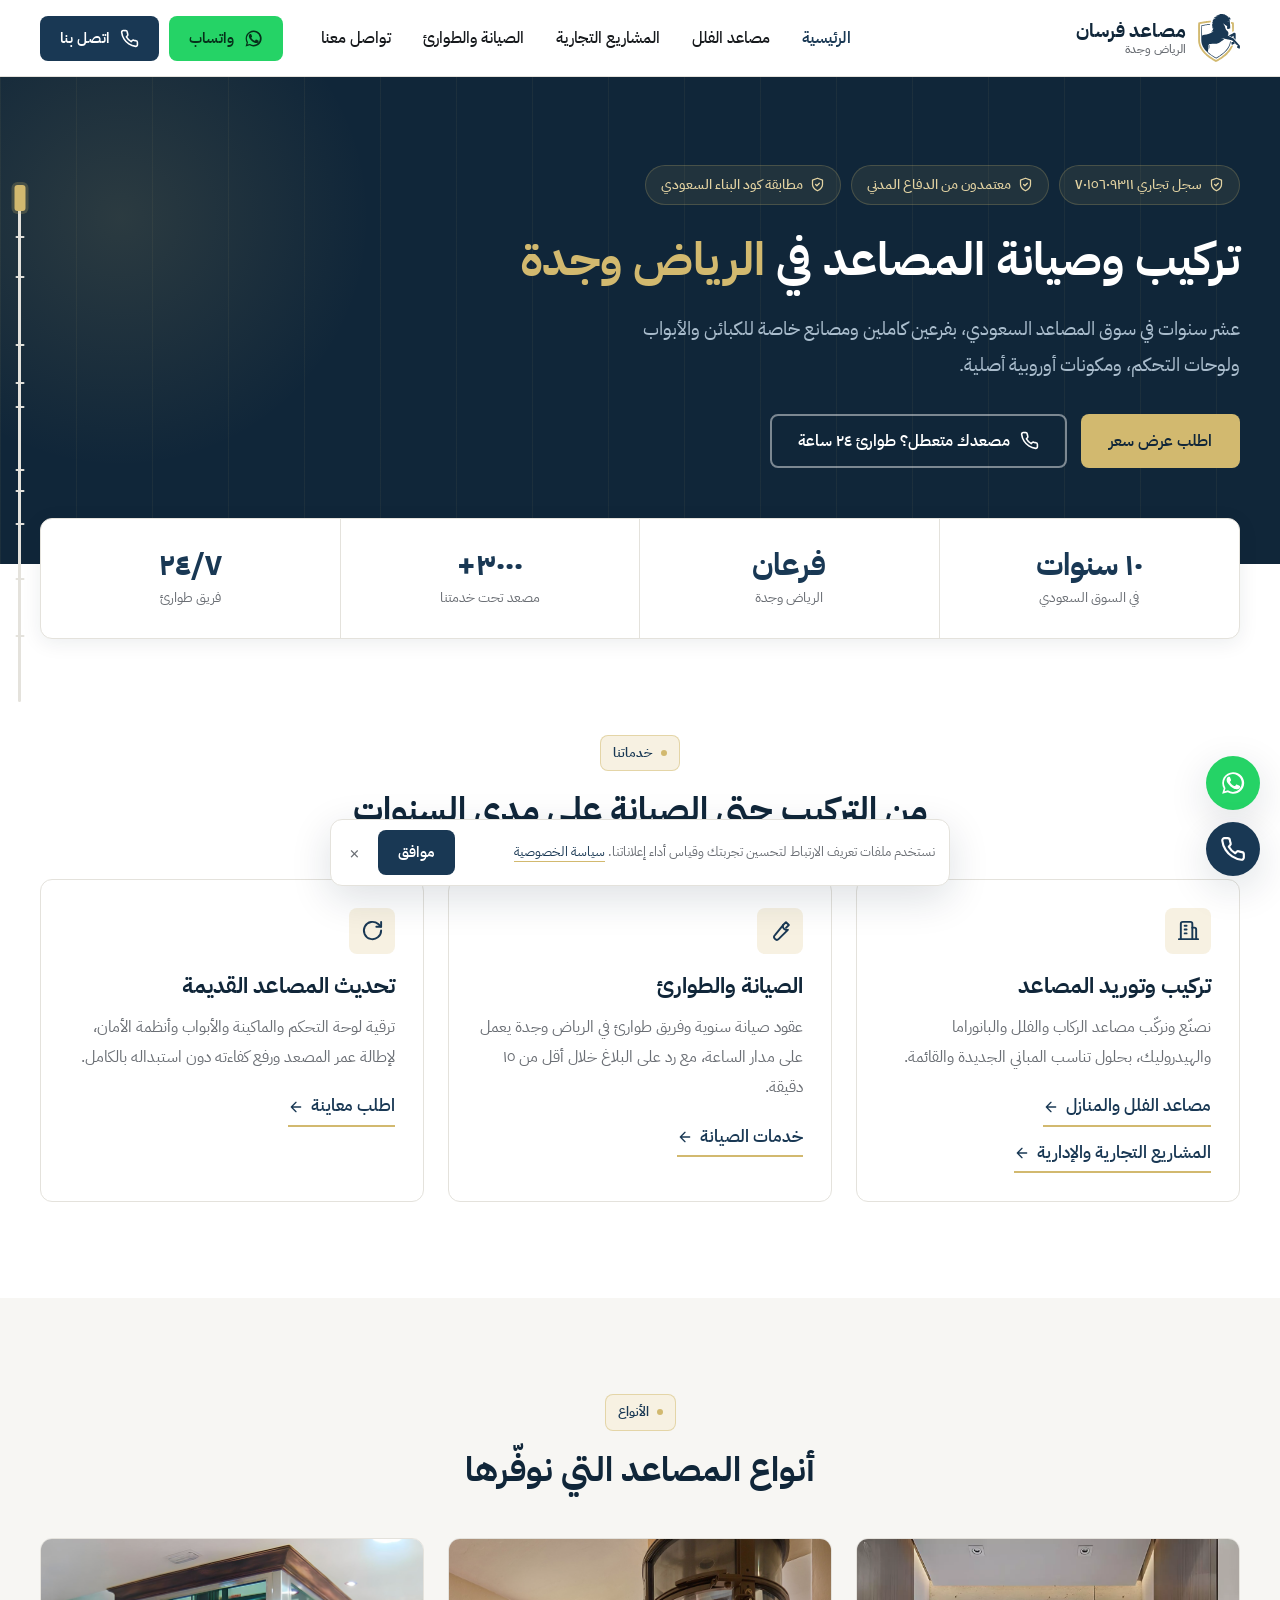
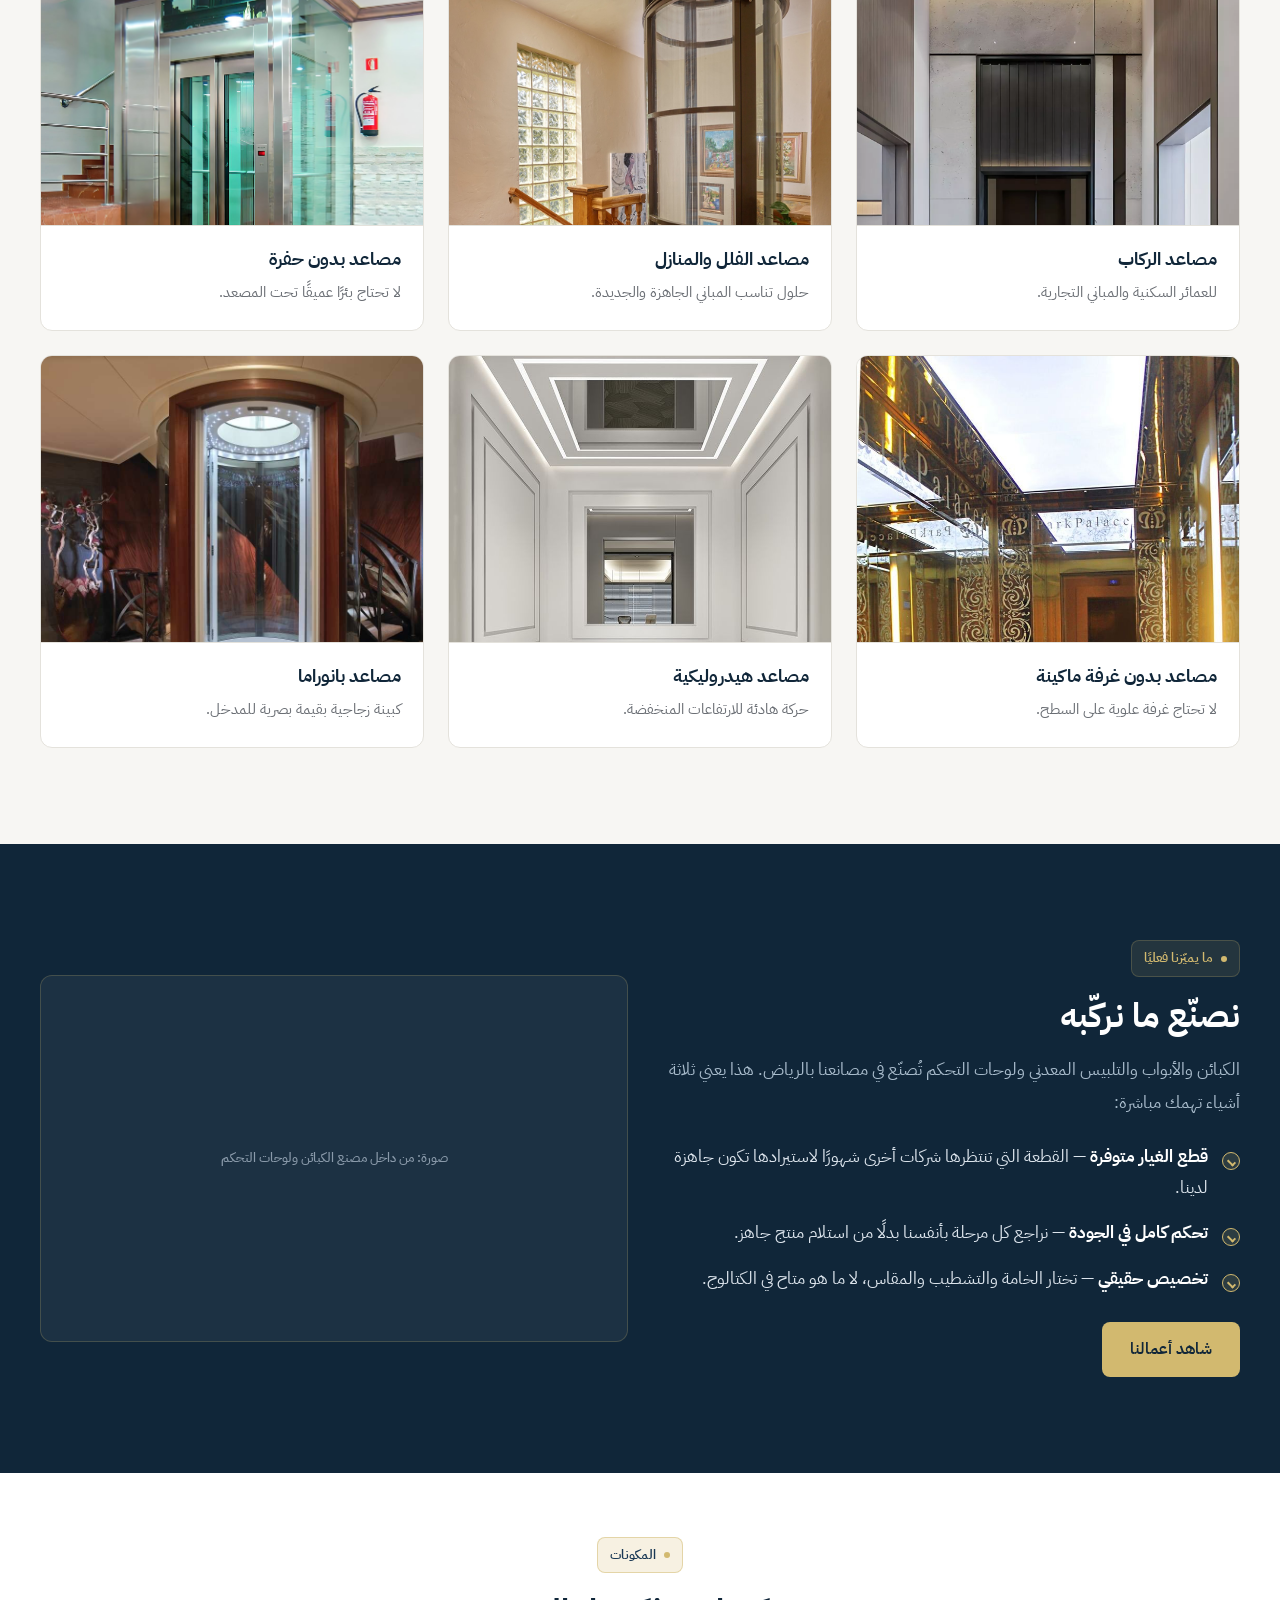
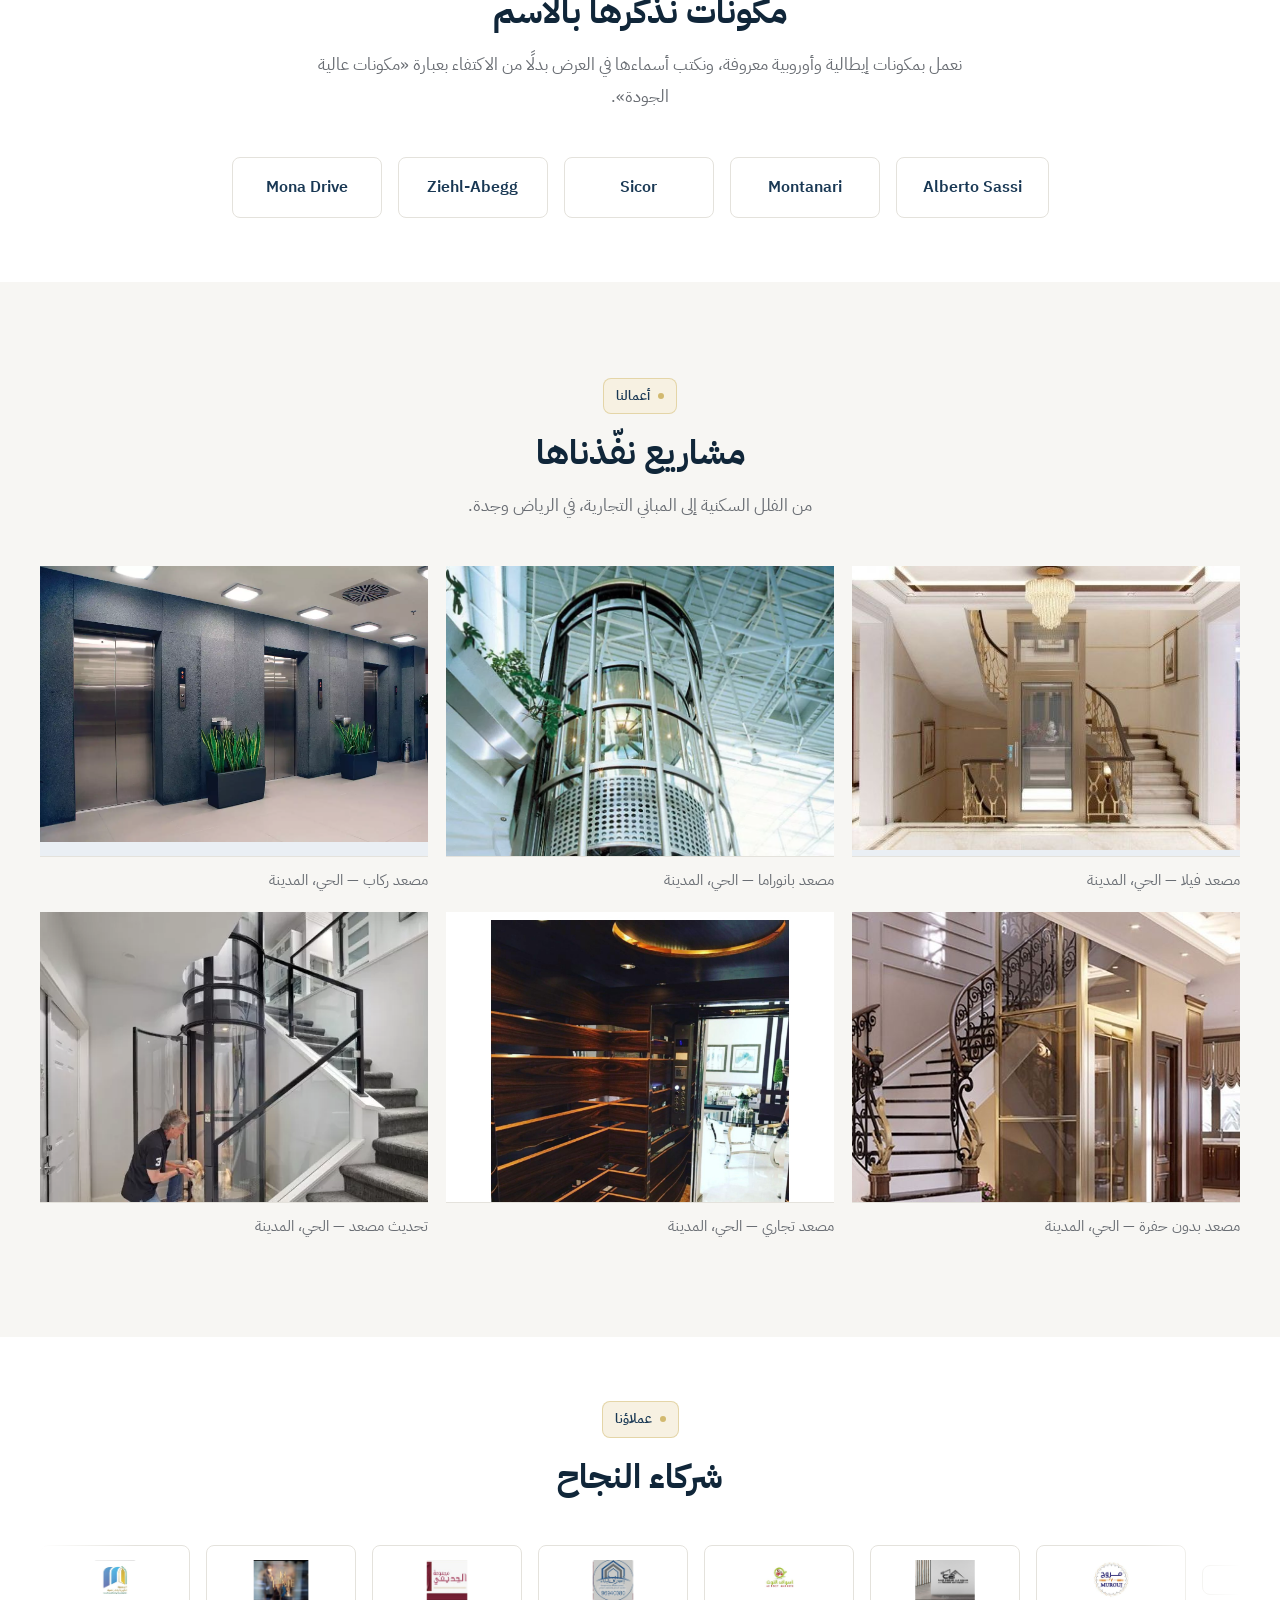
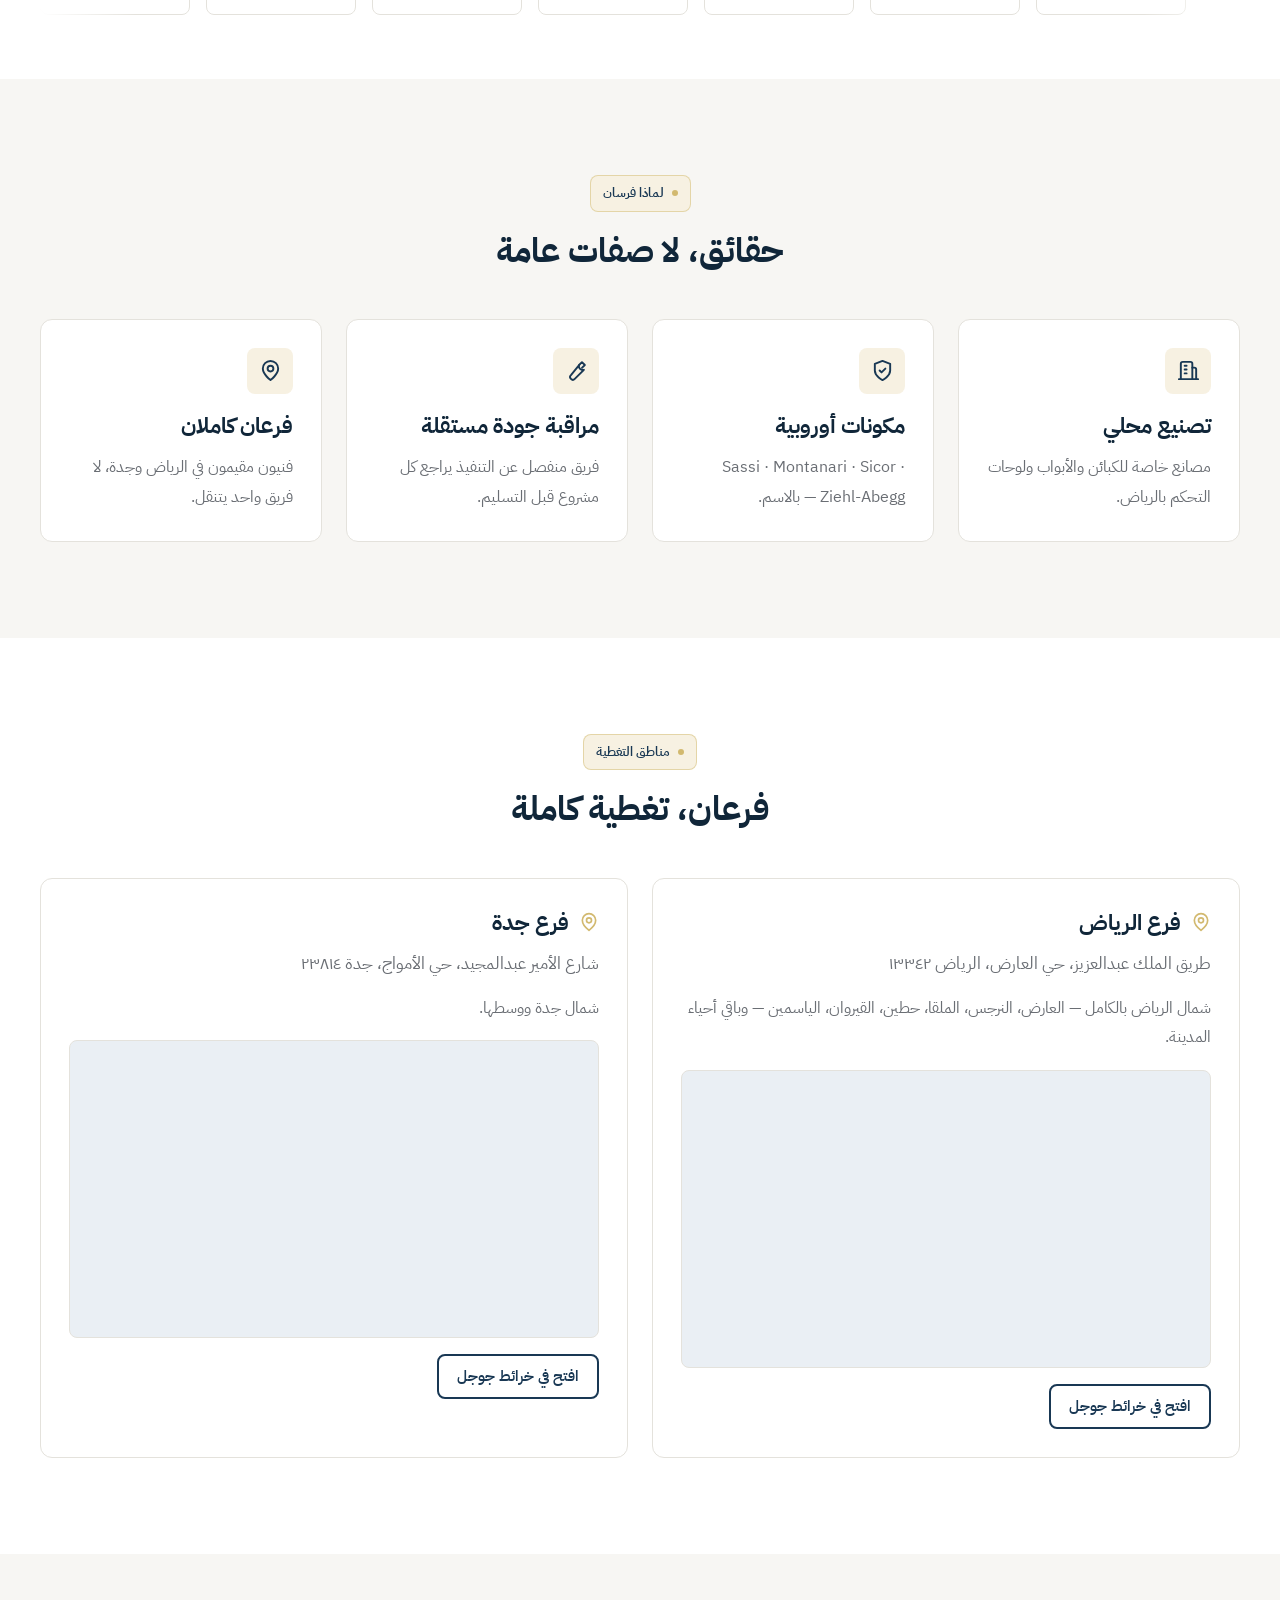
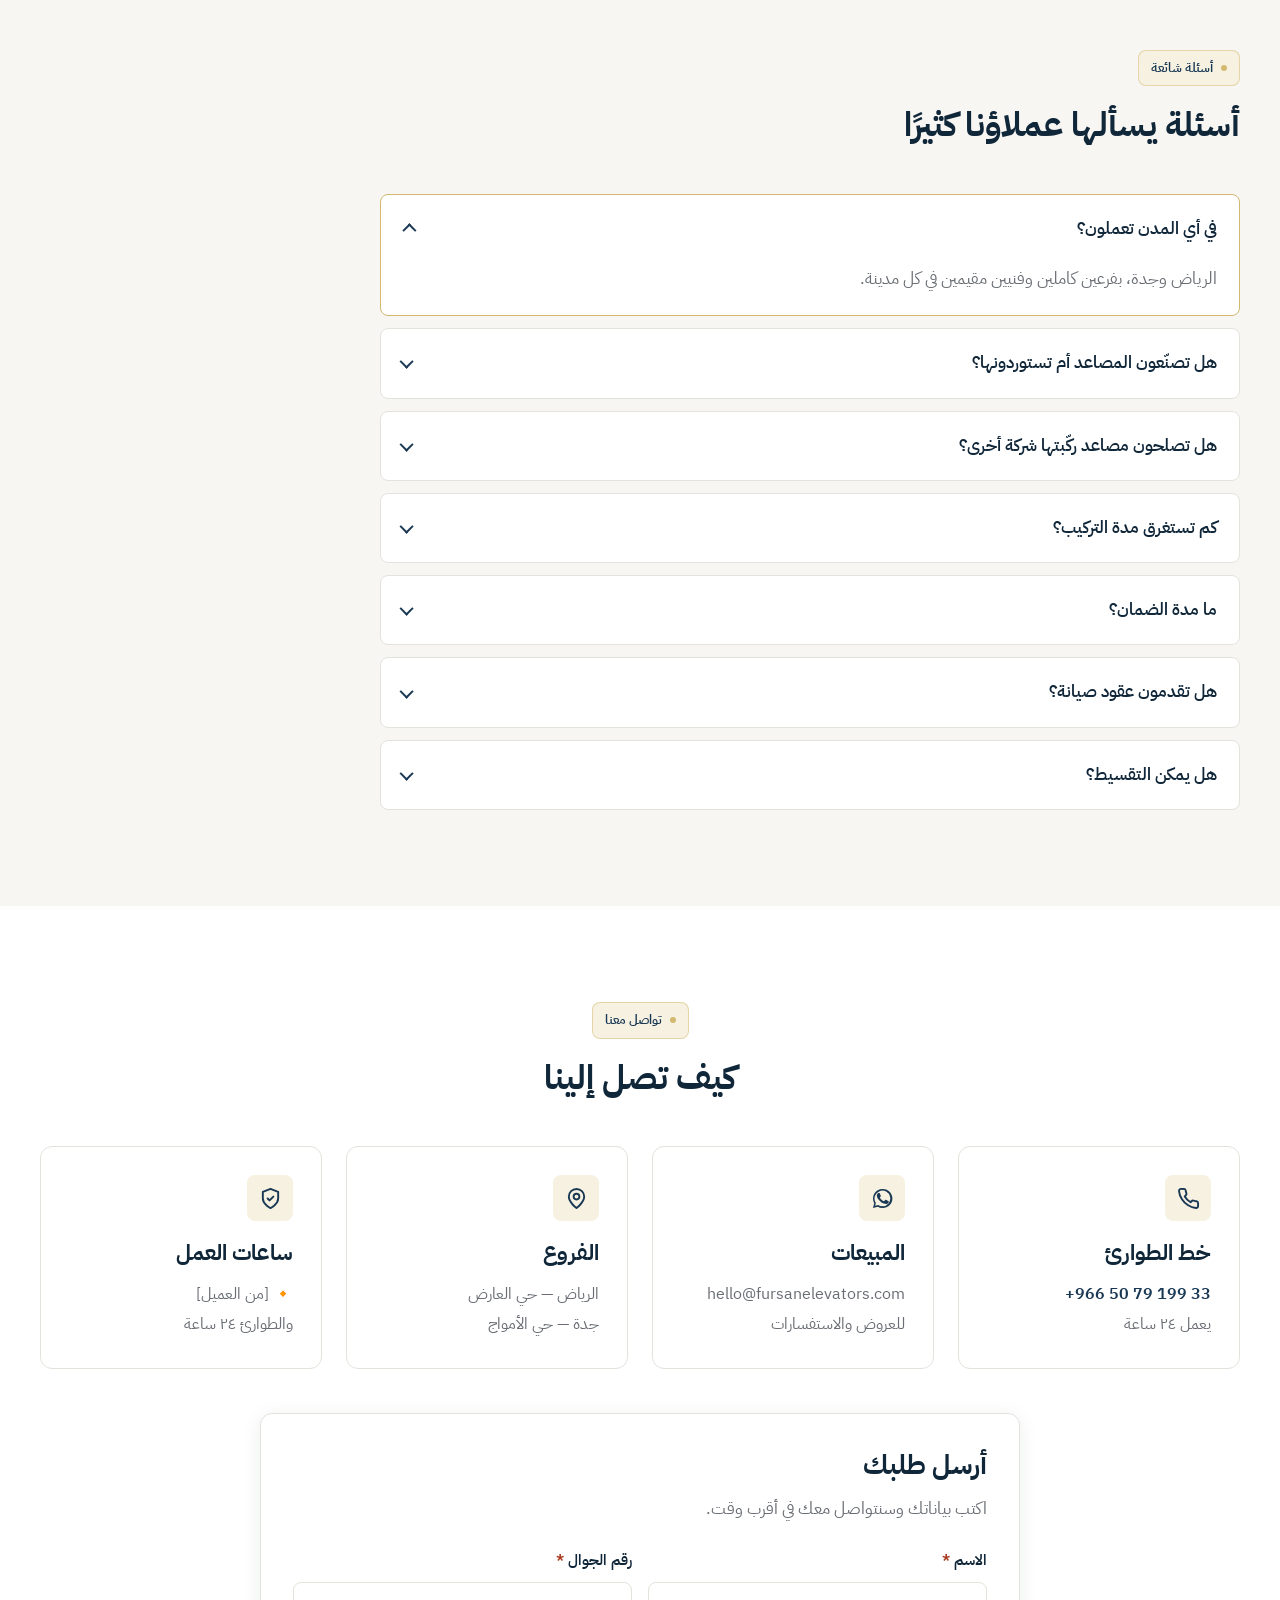
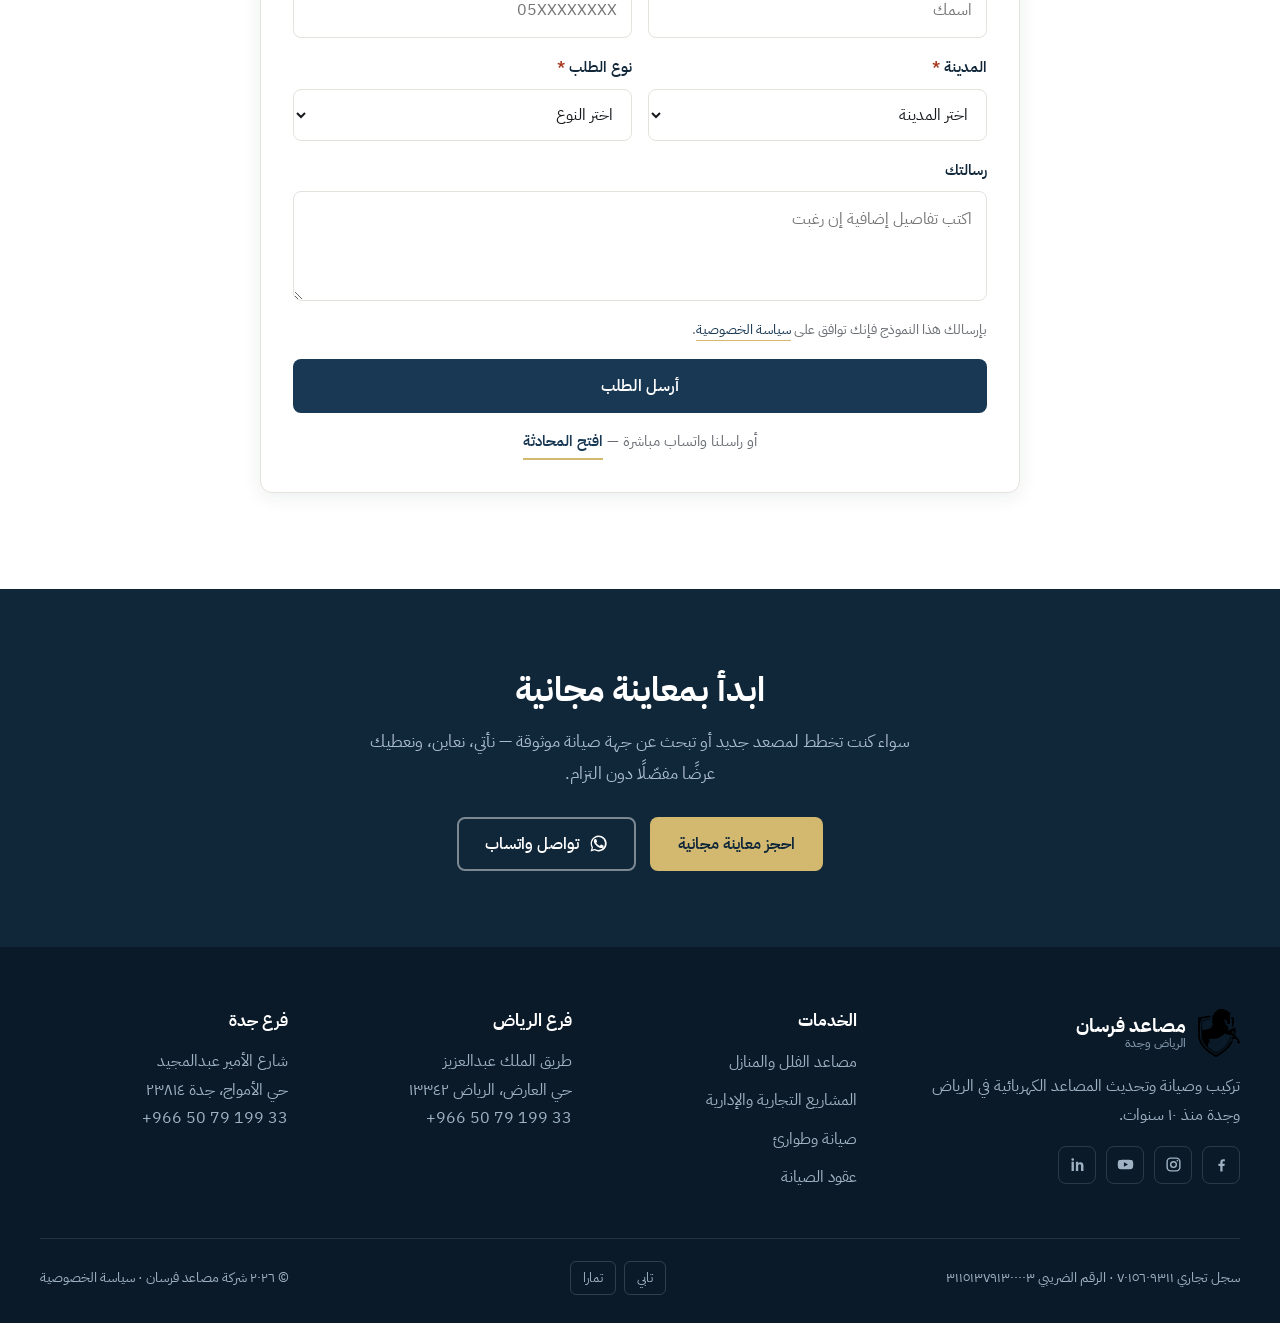
==== commit e130e257: "Refresh site content and media assets" ====
--- a/index.html
+++ b/index.html
@@ -17,11 +17,11 @@
 <link rel="stylesheet" href="https://fonts.googleapis.com/css2?family=IBM+Plex+Sans+Arabic:wght@400;500;600;700&display=swap">
 <link rel="stylesheet" href="styles.css">
 
-<!-- 🔸 GTM: استبدل GTM-XXXXXXX بمعرّف الحاوية -->
+<!-- GTM -->
 <script>(function(w,d,s,l,i){w[l]=w[l]||[];w[l].push({'gtm.start':new Date().getTime(),event:'gtm.js'});
 var f=d.getElementsByTagName(s)[0],j=d.createElement(s),dl=l!='dataLayer'?'&l='+l:'';j.async=true;
 j.src='https://www.googletagmanager.com/gtm.js?id='+i+dl;f.parentNode.insertBefore(j,f);})
-(window,document,'script','dataLayer','GTM-XXXXXXX');</script>
+(window,document,'script','dataLayer','GTM-TT5C4GKQ');</script>
 
 <script type="application/ld+json">
 {
@@ -30,7 +30,7 @@
   "name": "شركة مصاعد فرسان",
   "url": "https://fursanelevators.com/",
   "logo": "https://fursanelevators.com/lp/assets/fursan-logo.svg",
-  "telephone": "+966536600095",
+  "telephone": "+966507919933",
   "sameAs": [
     "https://www.facebook.com/fursan.elevators/",
     "https://www.instagram.com/fursanelevators/",
@@ -40,7 +40,7 @@
     {
       "@type": "LocalBusiness",
       "name": "مصاعد فرسان — فرع الرياض",
-      "telephone": "+966536600095",
+      "telephone": "+966507919933",
       "address": {
         "@type": "PostalAddress",
         "streetAddress": "طريق الملك عبدالعزيز، حي العارض",
@@ -52,7 +52,7 @@
     {
       "@type": "LocalBusiness",
       "name": "مصاعد فرسان — فرع جدة",
-      "telephone": "+966536600095",
+      "telephone": "+966507919933",
       "address": {
         "@type": "PostalAddress",
         "streetAddress": "شارع الأمير عبدالمجيد، حي الأمواج",
@@ -67,7 +67,7 @@
 </head>
 
 <body data-page="home" data-page-name="الصفحة الرئيسية">
-<noscript><iframe src="https://www.googletagmanager.com/ns.html?id=GTM-XXXXXXX" height="0" width="0" style="display:none;visibility:hidden"></iframe></noscript>
+<noscript><iframe src="https://www.googletagmanager.com/ns.html?id=GTM-TT5C4GKQ" height="0" width="0" style="display:none;visibility:hidden"></iframe></noscript>
 
 <!-- ملف الأيقونات -->
 <svg width="0" height="0" style="position:absolute" aria-hidden="true" focusable="false">
@@ -108,10 +108,10 @@
     </nav>
 
     <div class="header__actions">
-      <a class="btn btn--wa btn--sm" data-loc="header" href="https://wa.me/966536600095?text=%D8%A7%D9%84%D8%B3%D9%84%D8%A7%D9%85%20%D8%B9%D9%84%D9%8A%D9%83%D9%85%D8%8C%20%D8%A3%D8%B1%D8%BA%D8%A8%20%D9%81%D9%8A%20%D8%A7%D9%84%D8%A7%D8%B3%D8%AA%D9%81%D8%B3%D8%A7%D8%B1%20%D8%B9%D9%86%20" target="_blank" rel="noopener">
+      <a class="btn btn--wa btn--sm" data-loc="header" href="https://wa.me/966507919933?text=%D8%A7%D9%84%D8%B3%D9%84%D8%A7%D9%85%20%D8%B9%D9%84%D9%8A%D9%83%D9%85%D8%8C%20%D8%A3%D8%B1%D8%BA%D8%A8%20%D9%81%D9%8A%20%D8%A7%D9%84%D8%A7%D8%B3%D8%AA%D9%81%D8%B3%D8%A7%D8%B1%20%D8%B9%D9%86%20" target="_blank" rel="noopener">
         <svg><use href="#i-wa"></use></svg> واتساب
       </a>
-      <a class="btn btn--primary btn--sm" data-loc="header" href="tel:+966536600095">
+      <a class="btn btn--primary btn--sm" data-loc="header" href="tel:+966507919933">
         <svg><use href="#i-phone"></use></svg> اتصل بنا
       </a>
     </div>
@@ -143,7 +143,7 @@
 
       <div class="btn-row">
         <a class="btn btn--gold" href="#contact">اطلب عرض سعر</a>
-        <a class="btn btn--ghost-light" data-loc="hero_emergency" href="tel:+966536600095">
+        <a class="btn btn--ghost-light" data-loc="hero_emergency" href="tel:+966507919933">
           <svg><use href="#i-phone"></use></svg> مصعدك متعطل؟ طوارئ ٢٤ ساعة
         </a>
       </div>
@@ -221,29 +221,28 @@
     </div>
 
     <div class="grid grid-6 reveal">
-      <!-- 🔸 استبدل .ph بصورة حقيقية: <img src="assets/types/passenger.jpg" alt="..."> -->
       <article class="type-card">
-        <div class="ph" data-label="صورة: مصعد ركاب"></div>
+        <div class="ph"><img src="assets/gallery/hallway-passenger.jpg" alt="مصعد ركاب" loading="lazy"></div>
         <div class="type-card__body"><h3>مصاعد الركاب</h3><p>للعمائر السكنية والمباني التجارية.</p></div>
       </article>
       <article class="type-card">
-        <div class="ph" data-label="صورة: مصعد فيلا"></div>
+        <div class="ph"><img src="assets/gallery/shaft-villa-5.jpg" alt="مصعد فيلا" loading="lazy"></div>
         <div class="type-card__body"><h3>مصاعد الفلل والمنازل</h3><p>حلول تناسب المباني الجاهزة والجديدة.</p></div>
       </article>
       <article class="type-card">
-        <div class="ph" data-label="صورة: مصعد بدون حفرة"></div>
+        <div class="ph"><img src="assets/gallery/shaft-villa-1.jpg" alt="مصعد بدون حفرة" loading="lazy"></div>
         <div class="type-card__body"><h3>مصاعد بدون حفرة</h3><p>لا تحتاج بئرًا عميقًا تحت المصعد.</p></div>
       </article>
       <article class="type-card">
-        <div class="ph" data-label="صورة: مصعد بدون غرفة ماكينة"></div>
+        <div class="ph"><img src="assets/gallery/cabin-gold-1.jpg" alt="مصعد بدون غرفة ماكينة" loading="lazy"></div>
         <div class="type-card__body"><h3>مصاعد بدون غرفة ماكينة</h3><p>لا تحتاج غرفة علوية على السطح.</p></div>
       </article>
       <article class="type-card">
-        <div class="ph" data-label="صورة: مصعد هيدروليكي"></div>
+        <div class="ph"><img src="assets/gallery/cabin-white-1.jpg" alt="مصعد هيدروليكي" loading="lazy"></div>
         <div class="type-card__body"><h3>مصاعد هيدروليكية</h3><p>حركة هادئة للارتفاعات المنخفضة.</p></div>
       </article>
       <article class="type-card">
-        <div class="ph" data-label="صورة: مصعد بانوراما"></div>
+        <div class="ph"><img src="assets/gallery/panorama-3.jpg" alt="مصعد بانوراما" loading="lazy"></div>
         <div class="type-card__body"><h3>مصاعد بانوراما</h3><p>كبينة زجاجية بقيمة بصرية للمدخل.</p></div>
       </article>
     </div>
@@ -303,14 +302,14 @@
       <p>من الفلل السكنية إلى المباني التجارية، في الرياض وجدة.</p>
     </div>
 
-    <!-- 🔸 استبدل كل .ph بـ <img> والتعليق باسم المشروع والحي -->
+    <!-- 🔸 استبدل التعليق باسم المشروع والحي الحقيقي -->
     <div class="gallery reveal">
-      <figure><div class="ph" data-label="صورة مشروع ١"></div><figcaption>مصعد فيلا — الحي، المدينة</figcaption></figure>
-      <figure><div class="ph" data-label="صورة مشروع ٢"></div><figcaption>مصعد بانوراما — الحي، المدينة</figcaption></figure>
-      <figure><div class="ph" data-label="صورة مشروع ٣"></div><figcaption>مصعد ركاب — الحي، المدينة</figcaption></figure>
-      <figure><div class="ph" data-label="صورة مشروع ٤"></div><figcaption>مصعد بدون حفرة — الحي، المدينة</figcaption></figure>
-      <figure><div class="ph" data-label="صورة مشروع ٥"></div><figcaption>مصعد تجاري — الحي، المدينة</figcaption></figure>
-      <figure><div class="ph" data-label="صورة مشروع ٦"></div><figcaption>تحديث مصعد — الحي، المدينة</figcaption></figure>
+      <figure><div class="ph"><img src="assets/gallery/shaft-villa-4.jpg" alt="مصعد فيلا" loading="lazy"></div><figcaption>مصعد فيلا — الحي، المدينة</figcaption></figure>
+      <figure><div class="ph"><img src="assets/gallery/panorama-1.jpg" alt="مصعد بانوراما" loading="lazy"></div><figcaption>مصعد بانوراما — الحي، المدينة</figcaption></figure>
+      <figure><div class="ph"><img src="assets/gallery/lobby-passenger.jpg" alt="مصعد ركاب" loading="lazy"></div><figcaption>مصعد ركاب — الحي، المدينة</figcaption></figure>
+      <figure><div class="ph"><img src="assets/gallery/shaft-villa-3.jpg" alt="مصعد بدون حفرة" loading="lazy"></div><figcaption>مصعد بدون حفرة — الحي، المدينة</figcaption></figure>
+      <figure><div class="ph"><img src="assets/gallery/cabin-wood-1.jpg" alt="مصعد تجاري" loading="lazy"></div><figcaption>مصعد تجاري — الحي، المدينة</figcaption></figure>
+      <figure><div class="ph"><img src="assets/gallery/installation-tech.jpg" alt="تحديث مصعد" loading="lazy"></div><figcaption>تحديث مصعد — الحي، المدينة</figcaption></figure>
     </div>
   </div>
 </section>
@@ -320,16 +319,113 @@
   <div class="container">
     <div class="section-head section-head--center reveal">
       <span class="eyebrow">عملاؤنا</span>
-      <h2>جهات تعاملت معنا</h2>
-    </div>
-    <!-- 🔸 استبدل بلوجوهات العملاء -->
-    <div class="logos reveal">
-      <span class="logo-chip">لوجو عميل</span>
-      <span class="logo-chip">لوجو عميل</span>
-      <span class="logo-chip">لوجو عميل</span>
-      <span class="logo-chip">لوجو عميل</span>
-      <span class="logo-chip">لوجو عميل</span>
-      <span class="logo-chip">لوجو عميل</span>
+      <h2>شركاء النجاح</h2>
+    </div>
+    <!-- شعارات عملاء فرسان (48 شعار)، مأخوذة من fursanelevators.com/clients/ —
+         المجموعتان متطابقتان عمدًا (الثانية مخفية عن قارئ الشاشة) عشان يبان الكاروسيل متصل بدون فجوة —
+         حافظ على نفس عدد الشعارات وترتيبها في المجموعتين لو أضفت/حذفت عميل. -->
+    <div class="logos-marquee reveal">
+      <div class="logos-track">
+        <div class="logos-group">
+          <span class="logo-chip"><img src="assets/clients/client-1.png" alt="الجمعية الخيرية بالمزاحمية" loading="lazy" width="270" height="180"></span>
+          <span class="logo-chip"><img src="assets/clients/client-2.png" alt="فندق تايم (Time Hotel)" loading="lazy" width="270" height="180"></span>
+          <span class="logo-chip"><img src="assets/clients/client-3.png" alt="مجموعة الجديفي" loading="lazy" width="270" height="180"></span>
+          <span class="logo-chip"><img src="assets/clients/client-4.png" alt="احتراف البناء للتشييد والمقاولات" loading="lazy" width="270" height="180"></span>
+          <span class="logo-chip"><img src="assets/clients/client-5.png" alt="اسواق التوت" loading="lazy" width="270" height="180"></span>
+          <span class="logo-chip"><img src="assets/clients/client-6.png" alt="صندوق البناء للمقاولات العامة" loading="lazy" width="270" height="180"></span>
+          <span class="logo-chip"><img src="assets/clients/client-7.png" alt="مروج (Murouj)" loading="lazy" width="270" height="180"></span>
+          <span class="logo-chip"><img src="assets/clients/client-8.png" alt="شركة الدافع للتجارة والمقاولات" loading="lazy" width="270" height="180"></span>
+          <span class="logo-chip"><img src="assets/clients/client-9.png" alt="إيثار العقارية" loading="lazy" width="270" height="180"></span>
+          <span class="logo-chip"><img src="assets/clients/client-10.png" alt="بركة للاستثمار" loading="lazy" width="270" height="180"></span>
+          <span class="logo-chip"><img src="assets/clients/client-11.png" alt="Benchmark" loading="lazy" width="270" height="180"></span>
+          <span class="logo-chip"><img src="assets/clients/client-12.png" alt="سمائي (SAMAAI)" loading="lazy" width="270" height="180"></span>
+          <span class="logo-chip"><img src="assets/clients/client-13.png" alt="دار الأركان" loading="lazy" width="270" height="180"></span>
+          <span class="logo-chip"><img src="assets/clients/client-14.png" alt="درة العالمي لطب الأسنان" loading="lazy" width="270" height="180"></span>
+          <span class="logo-chip"><img src="assets/clients/client-15.png" alt="دارات (Darat)" loading="lazy" width="270" height="180"></span>
+          <span class="logo-chip"><img src="assets/clients/client-16.png" alt="فتيل للأعمال" loading="lazy" width="270" height="180"></span>
+          <span class="logo-chip"><img src="assets/clients/client-17.png" alt="التعمير للمقاولات العامة" loading="lazy" width="270" height="180"></span>
+          <span class="logo-chip"><img src="assets/clients/client-18.png" alt="Haseen" loading="lazy" width="270" height="180"></span>
+          <span class="logo-chip"><img src="assets/clients/client-19.png" alt="Creative Art" loading="lazy" width="270" height="180"></span>
+          <span class="logo-chip"><img src="assets/clients/client-20.png" alt="مدن (MODON)" loading="lazy" width="270" height="180"></span>
+          <span class="logo-chip"><img src="assets/clients/client-21.png" alt="دخون (Dkhoun)" loading="lazy" width="270" height="180"></span>
+          <span class="logo-chip"><img src="assets/clients/client-22.png" alt="مدارس رؤية المجتمع العالمية" loading="lazy" width="270" height="180"></span>
+          <span class="logo-chip"><img src="assets/clients/client-23.png" alt="الراشد (Alrashed)" loading="lazy" width="270" height="180"></span>
+          <span class="logo-chip"><img src="assets/clients/client-24.png" alt="مدرسة القانتات لتحفيظ القرآن الكريم" loading="lazy" width="270" height="180"></span>
+          <span class="logo-chip"><img src="assets/clients/client-25.png" alt="شركة سهل للمقاولات" loading="lazy" width="270" height="180"></span>
+          <span class="logo-chip"><img src="assets/clients/client-26.png" alt="أروقة للاستثمار والتطوير" loading="lazy" width="270" height="180"></span>
+          <span class="logo-chip"><img src="assets/clients/client-27.png" alt="HDAIA.COM" loading="lazy" width="270" height="180"></span>
+          <span class="logo-chip"><img src="assets/clients/client-28.png" alt="استدامة (Estedama)" loading="lazy" width="270" height="180"></span>
+          <span class="logo-chip"><img src="assets/clients/client-29.png" alt="أعتمد للأبواب الأوتوماتيكية" loading="lazy" width="270" height="180"></span>
+          <span class="logo-chip"><img src="assets/clients/client-30.png" alt="المسكن المميز العقارية" loading="lazy" width="270" height="180"></span>
+          <span class="logo-chip"><img src="assets/clients/client-31.png" alt="PADEL" loading="lazy" width="270" height="180"></span>
+          <span class="logo-chip"><img src="assets/clients/client-32.png" alt="بصمة للتطوير العقاري" loading="lazy" width="270" height="180"></span>
+          <span class="logo-chip"><img src="assets/clients/client-33.png" alt="العلا للمقاولات العامة المتكاملة" loading="lazy" width="270" height="180"></span>
+          <span class="logo-chip"><img src="assets/clients/client-34.png" alt="ركائز (Rakaez)" loading="lazy" width="270" height="180"></span>
+          <span class="logo-chip"><img src="assets/clients/client-35.png" alt="الحداثة للعقارات والتسويق العقاري" loading="lazy" width="270" height="180"></span>
+          <span class="logo-chip"><img src="assets/clients/client-36.png" alt="Roya Developments" loading="lazy" width="270" height="180"></span>
+          <span class="logo-chip"><img src="assets/clients/client-37.png" alt="شركة الثنيان لتطوير وتسويق العقار" loading="lazy" width="270" height="180"></span>
+          <span class="logo-chip"><img src="assets/clients/client-38.png" alt="مؤسسة العتيبي" loading="lazy" width="270" height="180"></span>
+          <span class="logo-chip"><img src="assets/clients/client-39.png" alt="العمري للخدمات الزراعية" loading="lazy" width="270" height="180"></span>
+          <span class="logo-chip"><img src="assets/clients/client-40.png" alt="عميل" loading="lazy" width="270" height="180"></span>
+          <span class="logo-chip"><img src="assets/clients/client-41.png" alt="الكيال للمقاولات" loading="lazy" width="270" height="180"></span>
+          <span class="logo-chip"><img src="assets/clients/client-42.png" alt="السبيعي" loading="lazy" width="270" height="180"></span>
+          <span class="logo-chip"><img src="assets/clients/client-43.png" alt="شركة الحبيب للتجارة والتعهدات" loading="lazy" width="270" height="180"></span>
+          <span class="logo-chip"><img src="assets/clients/client-44.png" alt="ARK" loading="lazy" width="270" height="180"></span>
+          <span class="logo-chip"><img src="assets/clients/client-45.png" alt="مؤسسة العلي للمقاولات" loading="lazy" width="270" height="180"></span>
+          <span class="logo-chip"><img src="assets/clients/client-46.png" alt="مؤسسة وقف الملوان الوقفية" loading="lazy" width="270" height="180"></span>
+          <span class="logo-chip"><img src="assets/clients/client-47.png" alt="المستقبل للتطوير العقاري" loading="lazy" width="270" height="180"></span>
+          <span class="logo-chip"><img src="assets/clients/client-48.png" alt="وهج (Wahaj)" loading="lazy" width="270" height="180"></span>
+        </div>
+        <div class="logos-group" aria-hidden="true">
+          <span class="logo-chip"><img src="assets/clients/client-1.png" alt="" loading="lazy" width="270" height="180"></span>
+          <span class="logo-chip"><img src="assets/clients/client-2.png" alt="" loading="lazy" width="270" height="180"></span>
+          <span class="logo-chip"><img src="assets/clients/client-3.png" alt="" loading="lazy" width="270" height="180"></span>
+          <span class="logo-chip"><img src="assets/clients/client-4.png" alt="" loading="lazy" width="270" height="180"></span>
+          <span class="logo-chip"><img src="assets/clients/client-5.png" alt="" loading="lazy" width="270" height="180"></span>
+          <span class="logo-chip"><img src="assets/clients/client-6.png" alt="" loading="lazy" width="270" height="180"></span>
+          <span class="logo-chip"><img src="assets/clients/client-7.png" alt="" loading="lazy" width="270" height="180"></span>
+          <span class="logo-chip"><img src="assets/clients/client-8.png" alt="" loading="lazy" width="270" height="180"></span>
+          <span class="logo-chip"><img src="assets/clients/client-9.png" alt="" loading="lazy" width="270" height="180"></span>
+          <span class="logo-chip"><img src="assets/clients/client-10.png" alt="" loading="lazy" width="270" height="180"></span>
+          <span class="logo-chip"><img src="assets/clients/client-11.png" alt="" loading="lazy" width="270" height="180"></span>
+          <span class="logo-chip"><img src="assets/clients/client-12.png" alt="" loading="lazy" width="270" height="180"></span>
+          <span class="logo-chip"><img src="assets/clients/client-13.png" alt="" loading="lazy" width="270" height="180"></span>
+          <span class="logo-chip"><img src="assets/clients/client-14.png" alt="" loading="lazy" width="270" height="180"></span>
+          <span class="logo-chip"><img src="assets/clients/client-15.png" alt="" loading="lazy" width="270" height="180"></span>
+          <span class="logo-chip"><img src="assets/clients/client-16.png" alt="" loading="lazy" width="270" height="180"></span>
+          <span class="logo-chip"><img src="assets/clients/client-17.png" alt="" loading="lazy" width="270" height="180"></span>
+          <span class="logo-chip"><img src="assets/clients/client-18.png" alt="" loading="lazy" width="270" height="180"></span>
+          <span class="logo-chip"><img src="assets/clients/client-19.png" alt="" loading="lazy" width="270" height="180"></span>
+          <span class="logo-chip"><img src="assets/clients/client-20.png" alt="" loading="lazy" width="270" height="180"></span>
+          <span class="logo-chip"><img src="assets/clients/client-21.png" alt="" loading="lazy" width="270" height="180"></span>
+          <span class="logo-chip"><img src="assets/clients/client-22.png" alt="" loading="lazy" width="270" height="180"></span>
+          <span class="logo-chip"><img src="assets/clients/client-23.png" alt="" loading="lazy" width="270" height="180"></span>
+          <span class="logo-chip"><img src="assets/clients/client-24.png" alt="" loading="lazy" width="270" height="180"></span>
+          <span class="logo-chip"><img src="assets/clients/client-25.png" alt="" loading="lazy" width="270" height="180"></span>
+          <span class="logo-chip"><img src="assets/clients/client-26.png" alt="" loading="lazy" width="270" height="180"></span>
+          <span class="logo-chip"><img src="assets/clients/client-27.png" alt="" loading="lazy" width="270" height="180"></span>
+          <span class="logo-chip"><img src="assets/clients/client-28.png" alt="" loading="lazy" width="270" height="180"></span>
+          <span class="logo-chip"><img src="assets/clients/client-29.png" alt="" loading="lazy" width="270" height="180"></span>
+          <span class="logo-chip"><img src="assets/clients/client-30.png" alt="" loading="lazy" width="270" height="180"></span>
+          <span class="logo-chip"><img src="assets/clients/client-31.png" alt="" loading="lazy" width="270" height="180"></span>
+          <span class="logo-chip"><img src="assets/clients/client-32.png" alt="" loading="lazy" width="270" height="180"></span>
+          <span class="logo-chip"><img src="assets/clients/client-33.png" alt="" loading="lazy" width="270" height="180"></span>
+          <span class="logo-chip"><img src="assets/clients/client-34.png" alt="" loading="lazy" width="270" height="180"></span>
+          <span class="logo-chip"><img src="assets/clients/client-35.png" alt="" loading="lazy" width="270" height="180"></span>
+          <span class="logo-chip"><img src="assets/clients/client-36.png" alt="" loading="lazy" width="270" height="180"></span>
+          <span class="logo-chip"><img src="assets/clients/client-37.png" alt="" loading="lazy" width="270" height="180"></span>
+          <span class="logo-chip"><img src="assets/clients/client-38.png" alt="" loading="lazy" width="270" height="180"></span>
+          <span class="logo-chip"><img src="assets/clients/client-39.png" alt="" loading="lazy" width="270" height="180"></span>
+          <span class="logo-chip"><img src="assets/clients/client-40.png" alt="" loading="lazy" width="270" height="180"></span>
+          <span class="logo-chip"><img src="assets/clients/client-41.png" alt="" loading="lazy" width="270" height="180"></span>
+          <span class="logo-chip"><img src="assets/clients/client-42.png" alt="" loading="lazy" width="270" height="180"></span>
+          <span class="logo-chip"><img src="assets/clients/client-43.png" alt="" loading="lazy" width="270" height="180"></span>
+          <span class="logo-chip"><img src="assets/clients/client-44.png" alt="" loading="lazy" width="270" height="180"></span>
+          <span class="logo-chip"><img src="assets/clients/client-45.png" alt="" loading="lazy" width="270" height="180"></span>
+          <span class="logo-chip"><img src="assets/clients/client-46.png" alt="" loading="lazy" width="270" height="180"></span>
+          <span class="logo-chip"><img src="assets/clients/client-47.png" alt="" loading="lazy" width="270" height="180"></span>
+          <span class="logo-chip"><img src="assets/clients/client-48.png" alt="" loading="lazy" width="270" height="180"></span>
+        </div>
     </div>
   </div>
 </section>
@@ -379,18 +475,16 @@
         <h3><svg><use href="#i-pin"></use></svg> فرع الرياض</h3>
         <address>طريق الملك عبدالعزيز، حي العارض، الرياض ١٣٣٤٢</address>
         <p class="branch__areas">شمال الرياض بالكامل — العارض، النرجس، الملقا، حطين، القيروان، الياسمين — وباقي أحياء المدينة.</p>
-        <!-- 🔸 استبدل بـ iframe خرائط جوجل -->
-        <div class="map">خريطة فرع الرياض</div>
-        <a class="btn btn--outline btn--sm" href="https://goo.gl/maps/jw14hDbv2TFBwcTp7" target="_blank" rel="noopener">افتح في خرائط جوجل</a>
+        <div class="map"><iframe src="https://www.google.com/maps?q=24.8871226,46.6096672&z=16&output=embed" title="خريطة فرع الرياض" loading="lazy" referrerpolicy="no-referrer-when-downgrade"></iframe></div>
+        <a class="btn btn--outline btn--sm" href="https://www.google.com/maps/place/%D9%85%D8%B5%D8%A7%D8%B9%D8%AF+%D9%81%D8%B1%D8%B3%D8%A7%D9%86%E2%80%AD/@24.8871226,46.6074785,16z/data=!4m6!3m5!1s0x3e2eef9c48c102d1:0x23d970a174320f38!8m2!3d24.8871226!4d46.6096672!16s%2Fg%2F11fn3d29d4" target="_blank" rel="noopener">افتح في خرائط جوجل</a>
       </article>
 
       <article class="branch">
         <h3><svg><use href="#i-pin"></use></svg> فرع جدة</h3>
         <address>شارع الأمير عبدالمجيد، حي الأمواج، جدة ٢٣٨١٤</address>
         <p class="branch__areas">شمال جدة ووسطها.</p>
-        <!-- 🔸 استبدل بـ iframe خرائط جوجل -->
-        <div class="map">خريطة فرع جدة</div>
-        <a class="btn btn--outline btn--sm" href="https://maps.google.com/?q=Prince+Abdulmajeed+Al+Amwaj+Jeddah" target="_blank" rel="noopener">افتح في خرائط جوجل</a>
+        <div class="map"><iframe src="https://www.google.com/maps?q=21.7550783,39.0661289&z=17&output=embed" title="خريطة فرع جدة" loading="lazy" referrerpolicy="no-referrer-when-downgrade"></iframe></div>
+        <a class="btn btn--outline btn--sm" href="https://www.google.com/maps/place/%D8%B4%D8%B1%D9%83%D8%A9+%D9%85%D8%B5%D8%A7%D8%B9%D8%AF+%D9%81%D8%B1%D8%B3%D8%A7%D9%86+%D9%81%D8%B1%D8%B9+%D8%AC%D8%AF%D8%A9%E2%80%AD/@21.7550783,39.0661289,17z/data=!3m1!4b1!4m6!3m5!1s0x15c163da2d7b7d39:0xb3d6ba9a25aa2f13!8m2!3d21.7550783!4d39.0661289!16s%2Fg%2F11tjz8y_5l" target="_blank" rel="noopener">افتح في خرائط جوجل</a>
       </article>
     </div>
   </div>
@@ -449,7 +543,7 @@
       <article class="card">
         <div class="icon-box"><svg><use href="#i-phone"></use></svg></div>
         <h3>خط الطوارئ</h3>
-        <p><a href="tel:+966536600095" data-loc="contact_card" style="direction:ltr;display:inline-block;font-weight:600;color:var(--navy)">+966 53 66 000 95</a><br>يعمل ٢٤ ساعة</p>
+        <p><a href="tel:+966507919933" data-loc="contact_card" style="direction:ltr;display:inline-block;font-weight:600;color:var(--navy)">+966 50 79 199 33</a><br>يعمل ٢٤ ساعة</p>
       </article>
       <article class="card">
         <div class="icon-box"><svg><use href="#i-wa"></use></svg></div>
@@ -515,19 +609,17 @@
           <textarea id="h-msg" name="message" placeholder="اكتب تفاصيل إضافية إن رغبت"></textarea>
         </div>
 
+        <input type="hidden" name="_cc" value="info@mohabdo.com">
+        <input type="hidden" name="_subject" value="طلب جديد من الموقع - الصفحة الرئيسية">
+        <input type="hidden" name="_template" value="table">
+
         <p class="form-note">بإرسالك هذا النموذج فإنك توافق على <a href="privacy.html">سياسة الخصوصية</a>.</p>
         <button class="btn btn--primary btn--block" type="submit">أرسل الطلب</button>
 
         <p class="form-alt">أو راسلنا واتساب مباشرة —
-          <a class="link-more" data-loc="form_alt" href="https://wa.me/966536600095" target="_blank" rel="noopener">افتح المحادثة</a>
+          <a class="link-more" data-loc="form_alt" href="https://wa.me/966507919933" target="_blank" rel="noopener">افتح المحادثة</a>
         </p>
       </form>
-
-      <div class="form-success" role="status">
-        <strong>وصلنا طلبك.</strong>
-        سنتواصل معك على الرقم المُدخل في أقرب وقت. للاستعجال اتصل بنا على
-        <span class="num">+966 53 66 000 95</span>.
-      </div>
     </div>
   </div>
 </section>
@@ -539,7 +631,7 @@
     <p>سواء كنت تخطط لمصعد جديد أو تبحث عن جهة صيانة موثوقة — نأتي، نعاين، ونعطيك عرضًا مفصّلًا دون التزام.</p>
     <div class="btn-row">
       <a class="btn btn--gold" href="#contact">احجز معاينة مجانية</a>
-      <a class="btn btn--ghost-light" data-loc="cta_band" href="https://wa.me/966536600095" target="_blank" rel="noopener">
+      <a class="btn btn--ghost-light" data-loc="cta_band" href="https://wa.me/966507919933" target="_blank" rel="noopener">
         <svg><use href="#i-wa"></use></svg> تواصل واتساب
       </a>
     </div>
@@ -580,7 +672,7 @@
         <h4>فرع الرياض</h4>
         <address>
           طريق الملك عبدالعزيز<br>حي العارض، الرياض ١٣٣٤٢<br>
-          <a href="tel:+966536600095" data-loc="footer"><span class="num">+966 53 66 000 95</span></a>
+          <a href="tel:+966507919933" data-loc="footer"><span class="num">+966 50 79 199 33</span></a>
         </address>
       </div>
 
@@ -588,7 +680,7 @@
         <h4>فرع جدة</h4>
         <address>
           شارع الأمير عبدالمجيد<br>حي الأمواج، جدة ٢٣٨١٤<br>
-          <a href="tel:+966536600095" data-loc="footer"><span class="num">+966 53 66 000 95</span></a>
+          <a href="tel:+966507919933" data-loc="footer"><span class="num">+966 50 79 199 33</span></a>
         </address>
       </div>
     </div>
@@ -603,19 +695,20 @@
 
 <!-- الأزرار العائمة -->
 <div class="floating">
-  <a class="fab-wa" data-loc="floating" href="https://wa.me/966536600095" target="_blank" rel="noopener" aria-label="واتساب"><svg><use href="#i-wa"></use></svg></a>
-  <a class="fab-call" data-loc="floating" href="tel:+966536600095" aria-label="اتصل بنا"><svg><use href="#i-phone"></use></svg></a>
+  <a class="fab-wa" data-loc="floating" href="https://wa.me/966507919933" target="_blank" rel="noopener" aria-label="واتساب"><svg><use href="#i-wa"></use></svg></a>
+  <a class="fab-call" data-loc="floating" href="tel:+966507919933" aria-label="اتصل بنا"><svg><use href="#i-phone"></use></svg></a>
 </div>
 
 <div class="mobile-bar">
-  <a class="m-call" data-loc="mobile_bar" href="tel:+966536600095"><svg><use href="#i-phone"></use></svg> اتصل الآن</a>
-  <a class="m-wa" data-loc="mobile_bar" href="https://wa.me/966536600095" target="_blank" rel="noopener"><svg><use href="#i-wa"></use></svg> واتساب</a>
+  <a class="m-call" data-loc="mobile_bar" href="tel:+966507919933"><svg><use href="#i-phone"></use></svg> اتصل الآن</a>
+  <a class="m-wa" data-loc="mobile_bar" href="https://wa.me/966507919933" target="_blank" rel="noopener"><svg><use href="#i-wa"></use></svg> واتساب</a>
 </div>
 
 <!-- شريط الكوكيز -->
 <div class="cookie" role="region" aria-label="ملفات تعريف الارتباط">
   <p>نستخدم ملفات تعريف الارتباط لتحسين تجربتك وقياس أداء إعلاناتنا. <a href="privacy.html">سياسة الخصوصية</a></p>
   <button class="btn btn--primary btn--sm" type="button" data-cookie-accept>موافق</button>
+  <button class="cookie__close" type="button" data-cookie-close aria-label="إغلاق">&times;</button>
 </div>
 
 <script src="main.js"></script>
--- a/styles.css
+++ b/styles.css
@@ -498,6 +498,13 @@
   aspect-ratio: 4 / 3;
   display: grid;
   place-items: center;
+  overflow: hidden;
+}
+.ph img {
+  width: 100%;
+  height: 100%;
+  object-fit: cover;
+  display: block;
 }
 .ph::after {
   content: attr(data-label);
@@ -735,6 +742,29 @@
   align-items: center;
   gap: 16px;
 }
+.logos-marquee {
+  overflow: hidden;
+  direction: ltr;
+  -webkit-mask-image: linear-gradient(90deg, transparent, #000 8%, #000 92%, transparent);
+  mask-image: linear-gradient(90deg, transparent, #000 8%, #000 92%, transparent);
+}
+.logos-track {
+  display: flex;
+  align-items: center;
+  gap: 16px;
+  width: max-content;
+  animation: logos-scroll 90s linear infinite;
+}
+.logos-marquee:hover .logos-track { animation-play-state: paused; }
+.logos-group {
+  display: flex;
+  align-items: center;
+  gap: 16px;
+}
+@keyframes logos-scroll {
+  from { transform: translateX(0); }
+  to   { transform: translateX(-50%); }
+}
 .logo-chip {
   background: #fff;
   border: 1px solid var(--line);
@@ -745,6 +775,17 @@
   font-size: 16px;
   min-width: 150px;
   text-align: center;
+  white-space: nowrap;
+  display: flex;
+  align-items: center;
+  justify-content: center;
+}
+.logo-chip img {
+  max-height: 40px;
+  max-width: 110px;
+  width: auto;
+  height: auto;
+  object-fit: contain;
 }
 .section--dark .logo-chip {
   background: rgba(255,255,255,.05);
@@ -768,11 +809,15 @@
   border: 1px solid var(--line);
   border-radius: var(--radius-sm);
   aspect-ratio: 16 / 9;
-  display: grid;
-  place-items: center;
-  font-size: 13.5px;
-  color: #8A9AAA;
+  display: block;
+  overflow: hidden;
   margin-bottom: 16px;
+}
+.branch .map iframe {
+  width: 100%;
+  height: 100%;
+  border: 0;
+  display: block;
 }
 
 /* ---------- 19. شريط CTA ---------- */
@@ -848,24 +893,36 @@
 .cookie {
   position: fixed;
   inset-inline: 20px;
-  bottom: 20px;
+  bottom: 14px;
   z-index: 70;
   background: #fff;
   border: 1px solid var(--line);
   border-radius: var(--radius);
   box-shadow: var(--shadow-lg);
-  padding: 18px 22px;
+  padding: 10px 14px;
   display: none;
   align-items: center;
-  gap: 18px;
+  gap: 12px;
   flex-wrap: wrap;
-  max-width: 760px;
+  max-width: 620px;
   margin-inline: auto;
-  font-size: 15px;
+  font-size: 13px;
 }
 .cookie.is-open { display: flex; }
-.cookie p { flex: 1 1 320px; margin: 0; color: var(--gray); }
+.cookie p { flex: 1 1 260px; margin: 0; color: var(--gray); }
 .cookie a { color: var(--navy); border-bottom: 1px solid var(--gold); }
+.cookie__close {
+  background: transparent;
+  border: 0;
+  padding: 2px 4px;
+  margin-inline-start: 2px;
+  color: var(--gray);
+  font-size: 18px;
+  line-height: 1;
+  cursor: pointer;
+}
+.cookie__close:hover,
+.cookie__close:focus-visible { color: var(--navy); }
 
 /* ---------- 23. الاستجابة ---------- */
 @media (max-width: 1080px) {
@@ -923,7 +980,7 @@
   .mobile-bar .m-call { background: var(--navy); color: #fff; }
   .mobile-bar .m-wa { background: var(--wa); color: #06301A; }
   body { padding-bottom: 58px; }
-  .cookie { bottom: 68px; }
+  .cookie { bottom: 62px; }
 }
 
 @media (max-width: 560px) {
@@ -961,6 +1018,8 @@
   }
   .reveal { opacity: 1; transform: none; }
   .shaft__car { transition: none; }
+  .logos-track { animation: none; flex-wrap: wrap; width: auto; justify-content: center; }
+  .logos-group[aria-hidden] { display: none; }
 }
 
 @media print {
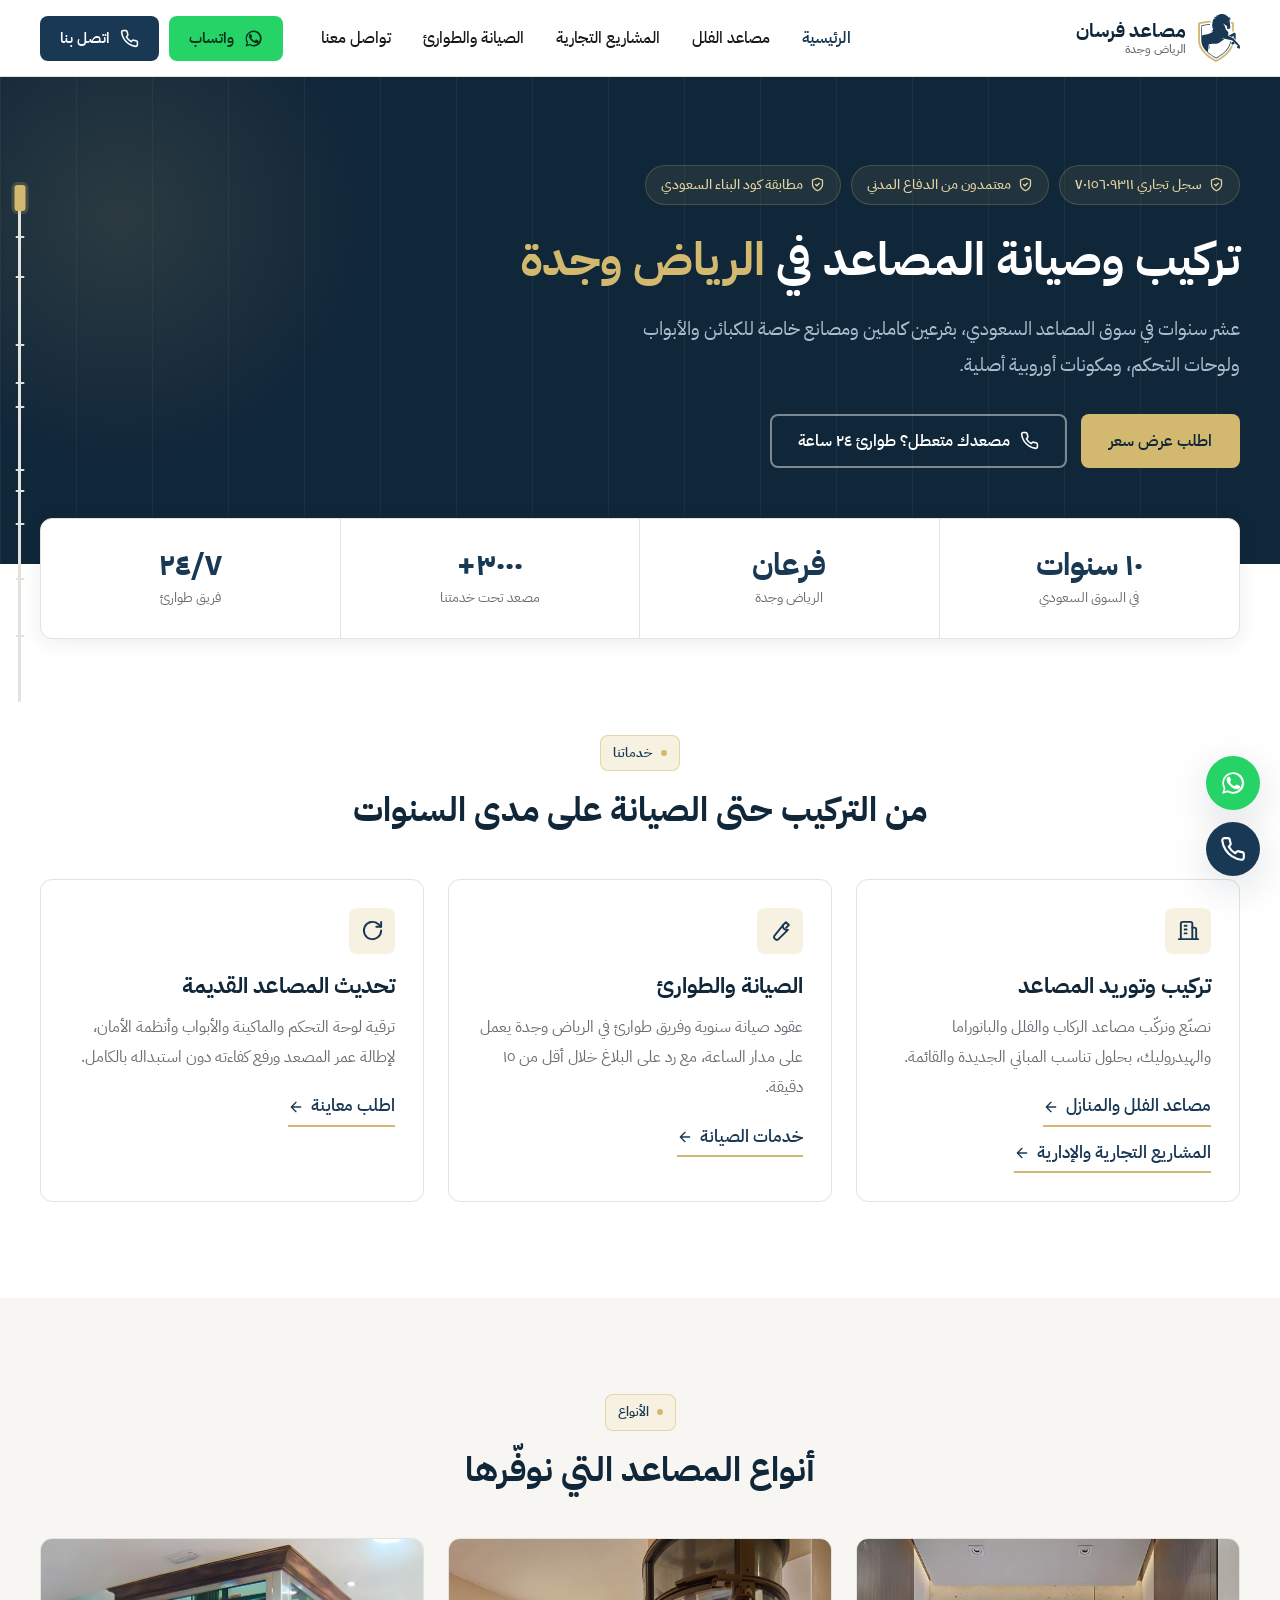
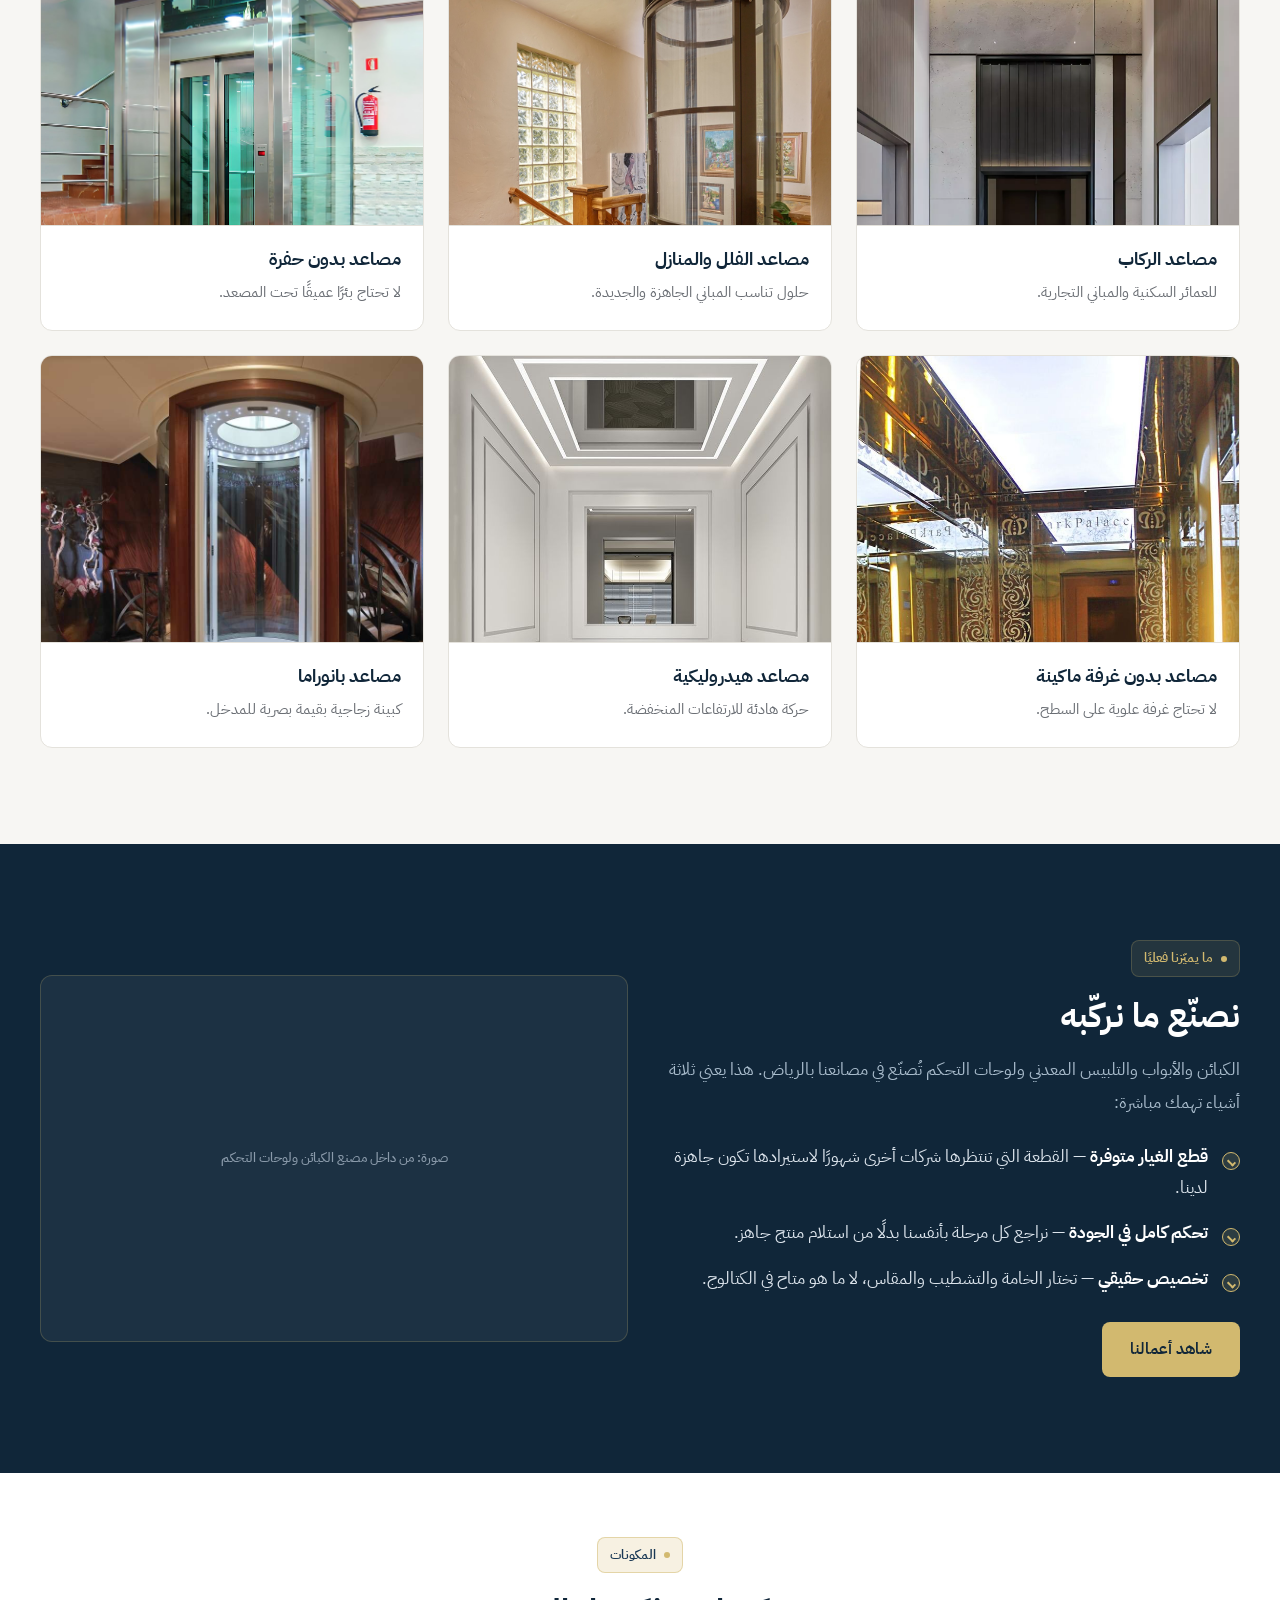
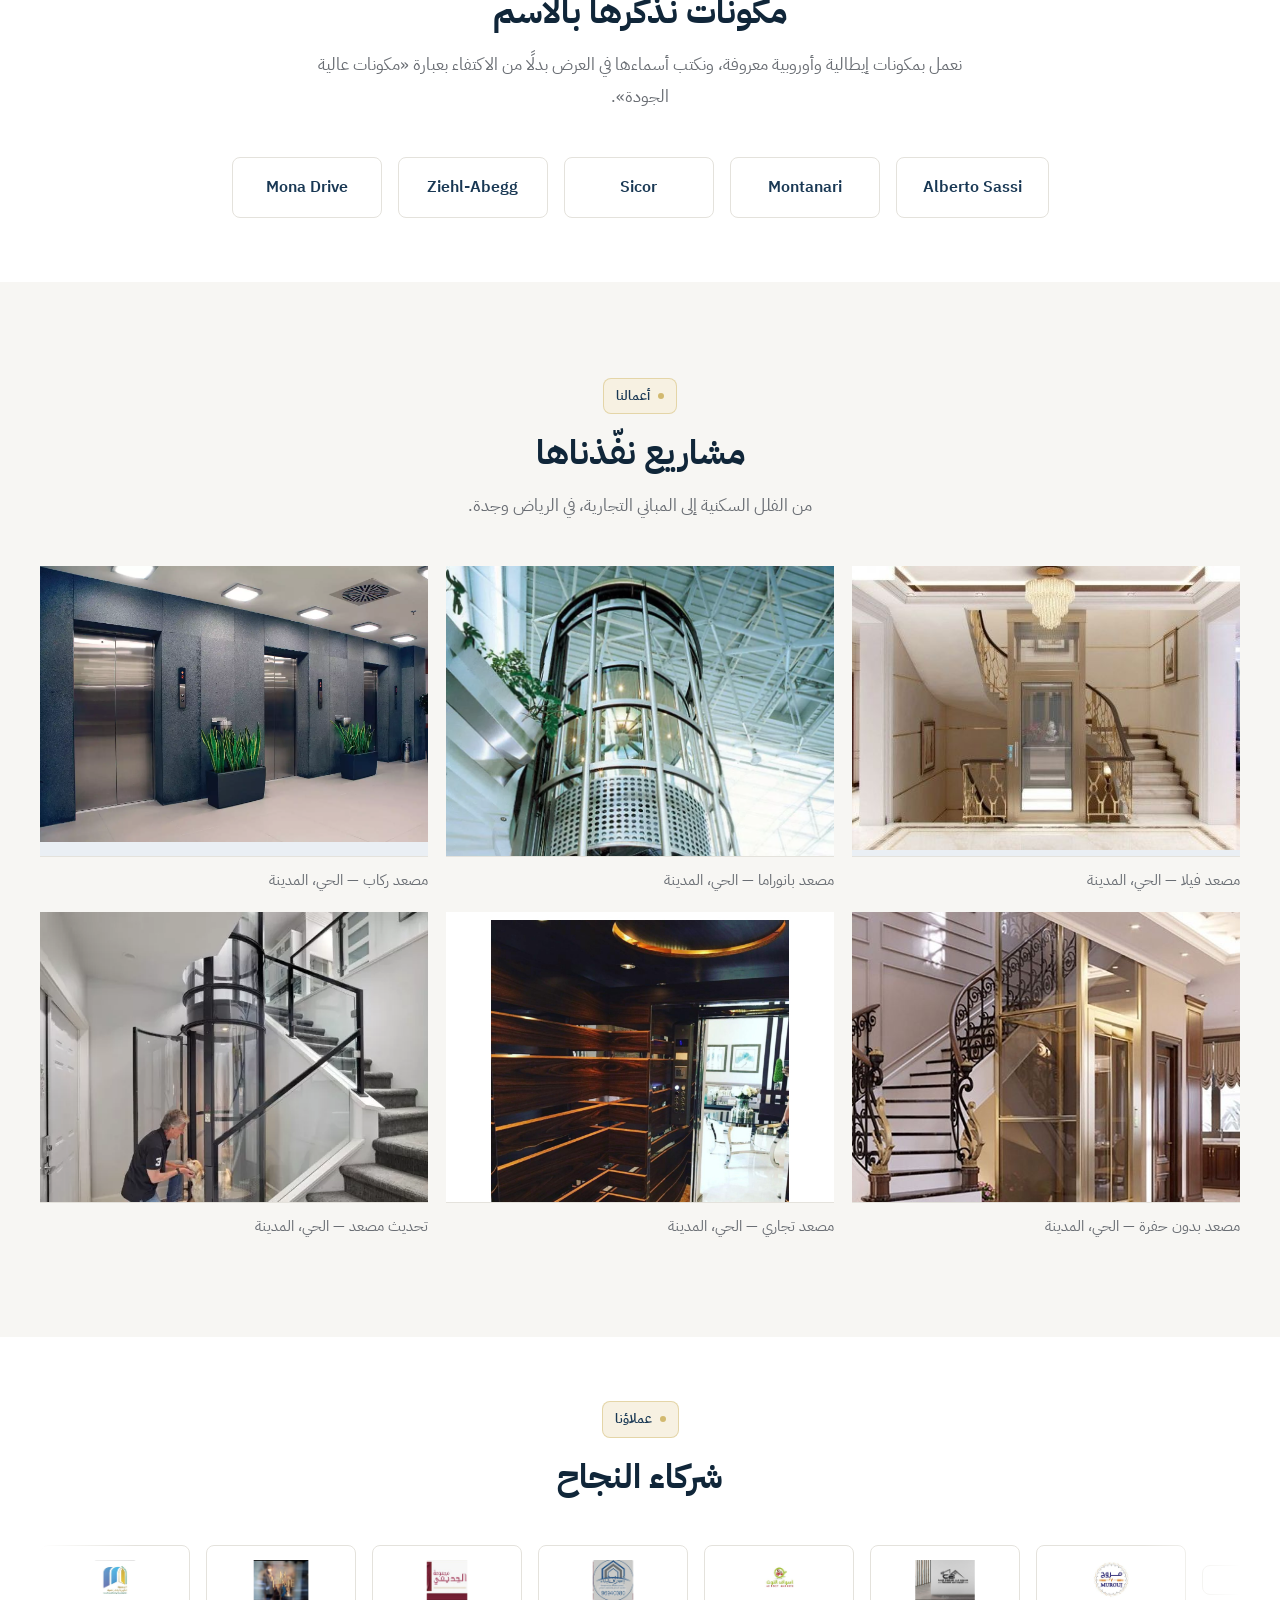
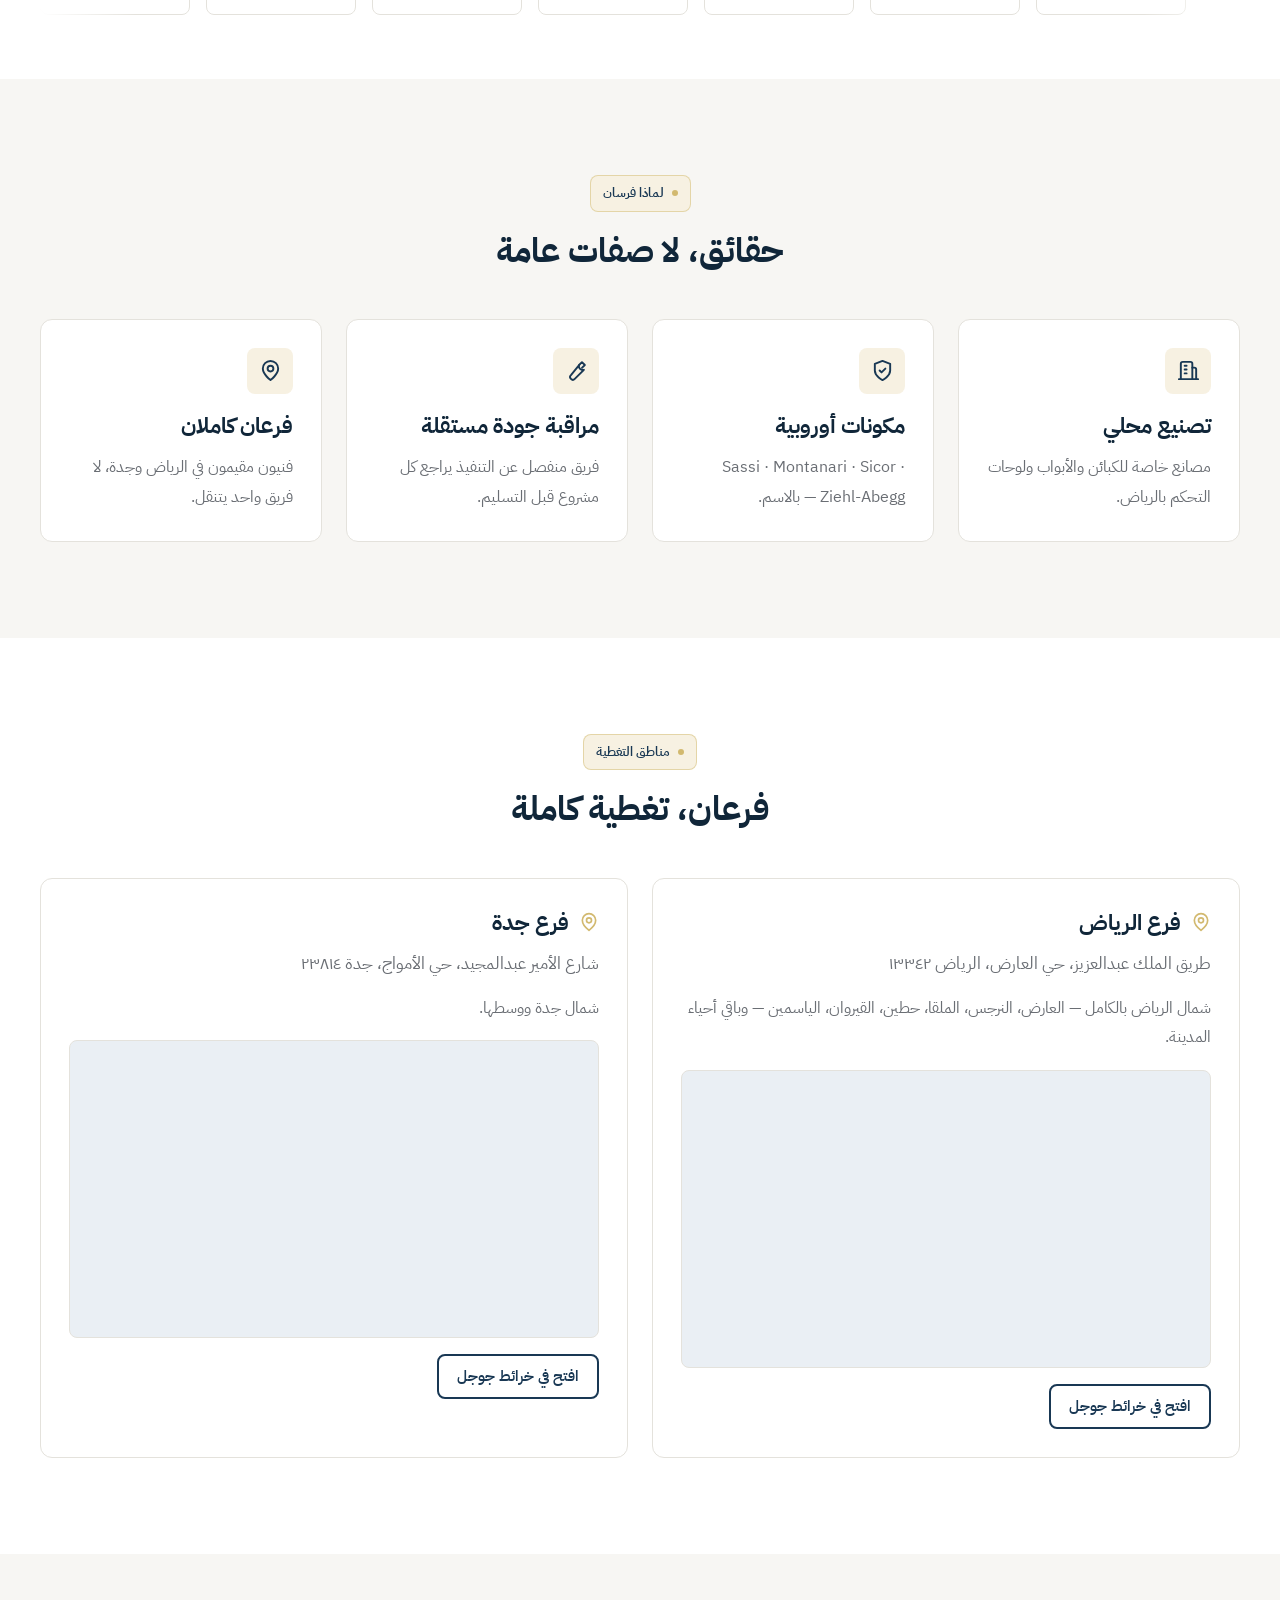
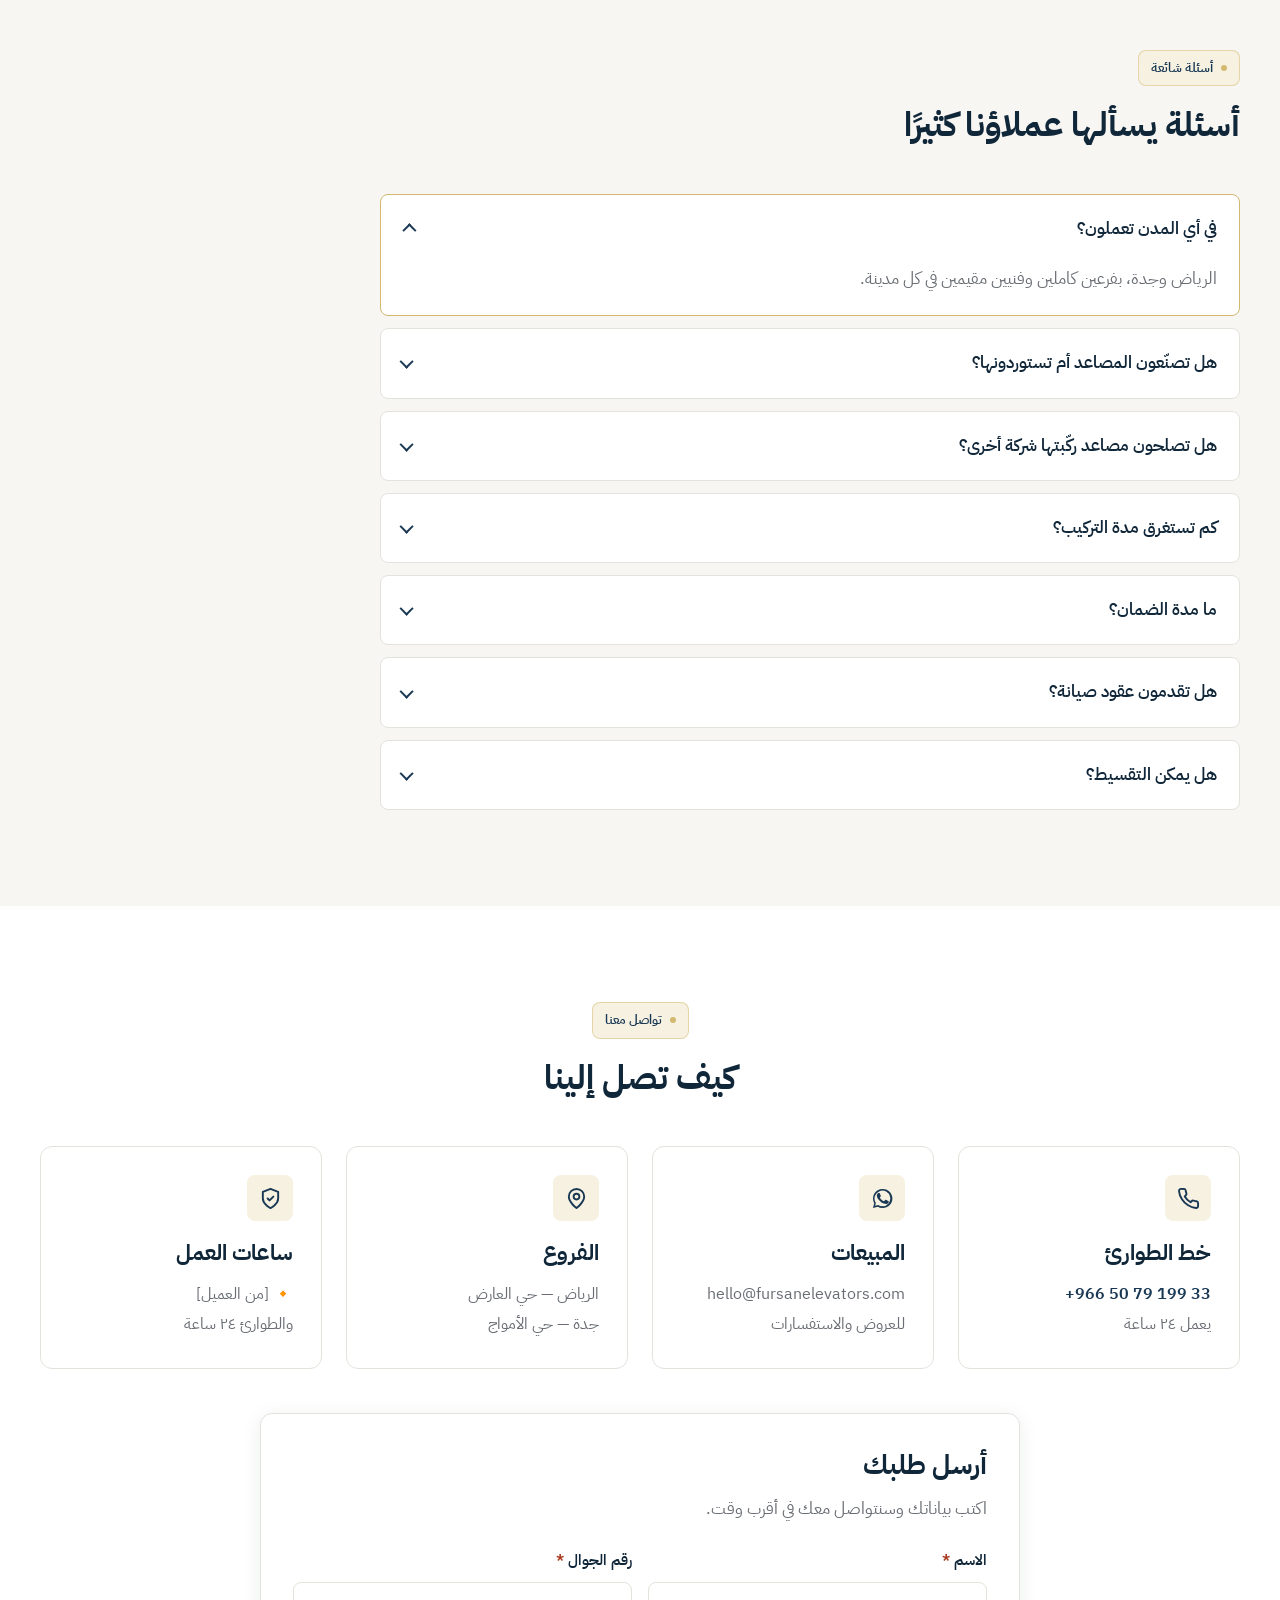
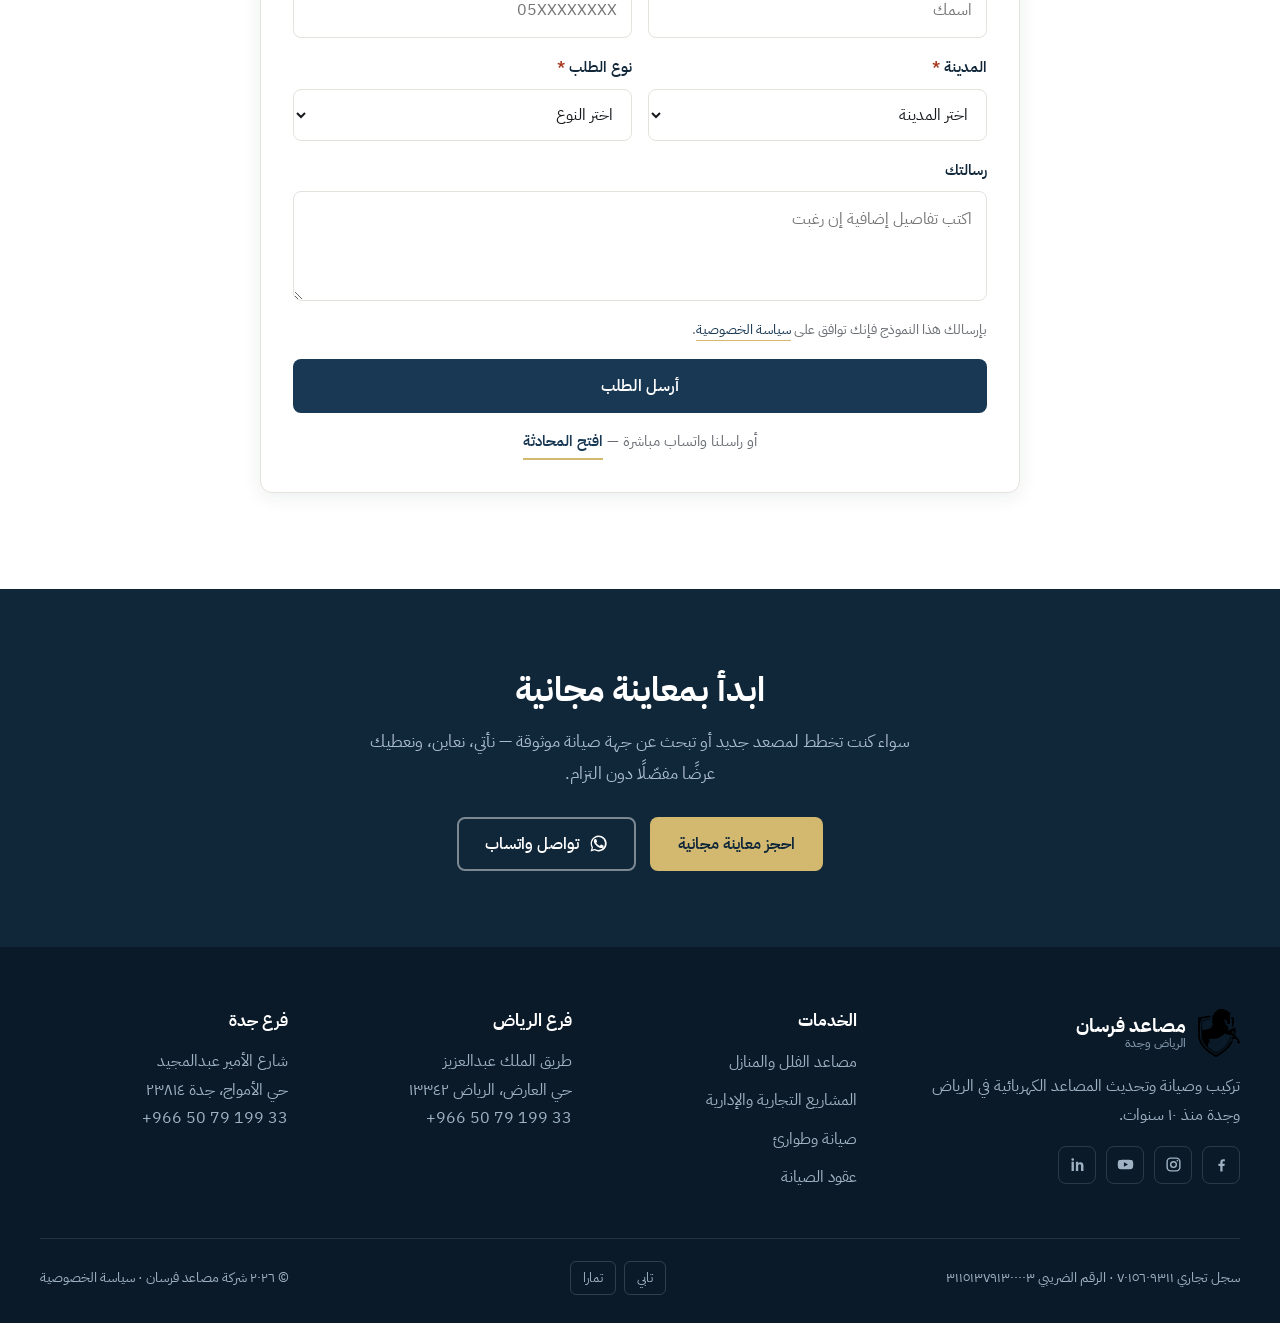
==== commit 861753ab: "Refine site content and navigation" ====
--- a/index.html
+++ b/index.html
@@ -609,10 +609,6 @@
           <textarea id="h-msg" name="message" placeholder="اكتب تفاصيل إضافية إن رغبت"></textarea>
         </div>
 
-        <input type="hidden" name="_cc" value="info@mohabdo.com">
-        <input type="hidden" name="_subject" value="طلب جديد من الموقع - الصفحة الرئيسية">
-        <input type="hidden" name="_template" value="table">
-
         <p class="form-note">بإرسالك هذا النموذج فإنك توافق على <a href="privacy.html">سياسة الخصوصية</a>.</p>
         <button class="btn btn--primary btn--block" type="submit">أرسل الطلب</button>
 
@@ -706,7 +702,7 @@
 
 <!-- شريط الكوكيز -->
 <div class="cookie" role="region" aria-label="ملفات تعريف الارتباط">
-  <p>نستخدم ملفات تعريف الارتباط لتحسين تجربتك وقياس أداء إعلاناتنا. <a href="privacy.html">سياسة الخصوصية</a></p>
+  <p>نستخدم بيانات تصفحك لتحسين تجربتك. <a href="privacy.html">سياسة الخصوصية</a></p>
   <button class="btn btn--primary btn--sm" type="button" data-cookie-accept>موافق</button>
   <button class="cookie__close" type="button" data-cookie-close aria-label="إغلاق">&times;</button>
 </div>
--- a/styles.css
+++ b/styles.css
@@ -899,25 +899,28 @@
   border: 1px solid var(--line);
   border-radius: var(--radius);
   box-shadow: var(--shadow-lg);
-  padding: 10px 14px;
+  padding: 8px 28px 8px 12px;
   display: none;
   align-items: center;
-  gap: 12px;
+  gap: 6px 8px;
   flex-wrap: wrap;
   max-width: 620px;
   margin-inline: auto;
   font-size: 13px;
 }
 .cookie.is-open { display: flex; }
-.cookie p { flex: 1 1 260px; margin: 0; color: var(--gray); }
+.cookie p { flex: 1 1 auto; min-width: 0; margin: 0; color: var(--gray); line-height: 1.35; white-space: normal; }
 .cookie a { color: var(--navy); border-bottom: 1px solid var(--gold); }
+.cookie .btn { width: auto; padding: 6px 14px; font-size: 13px; }
 .cookie__close {
+  position: absolute;
+  top: 6px;
+  inset-inline-end: 8px;
   background: transparent;
   border: 0;
   padding: 2px 4px;
-  margin-inline-start: 2px;
   color: var(--gray);
-  font-size: 18px;
+  font-size: 16px;
   line-height: 1;
   cursor: pointer;
 }
@@ -956,7 +959,7 @@
   .fault-grid { grid-template-columns: 1fr; }
   .floating { display: none; }
   .mobile-bar {
-    display: grid;
+    display: none;
     grid-template-columns: 1fr 1fr;
     position: fixed;
     inset-inline: 0;
@@ -966,6 +969,7 @@
     border-top: 1px solid var(--line);
     box-shadow: 0 -4px 20px rgba(16,38,57,.1);
   }
+  .mobile-bar.is-visible { display: grid; }
   .mobile-bar a {
     padding: 15px 10px;
     text-align: center;
